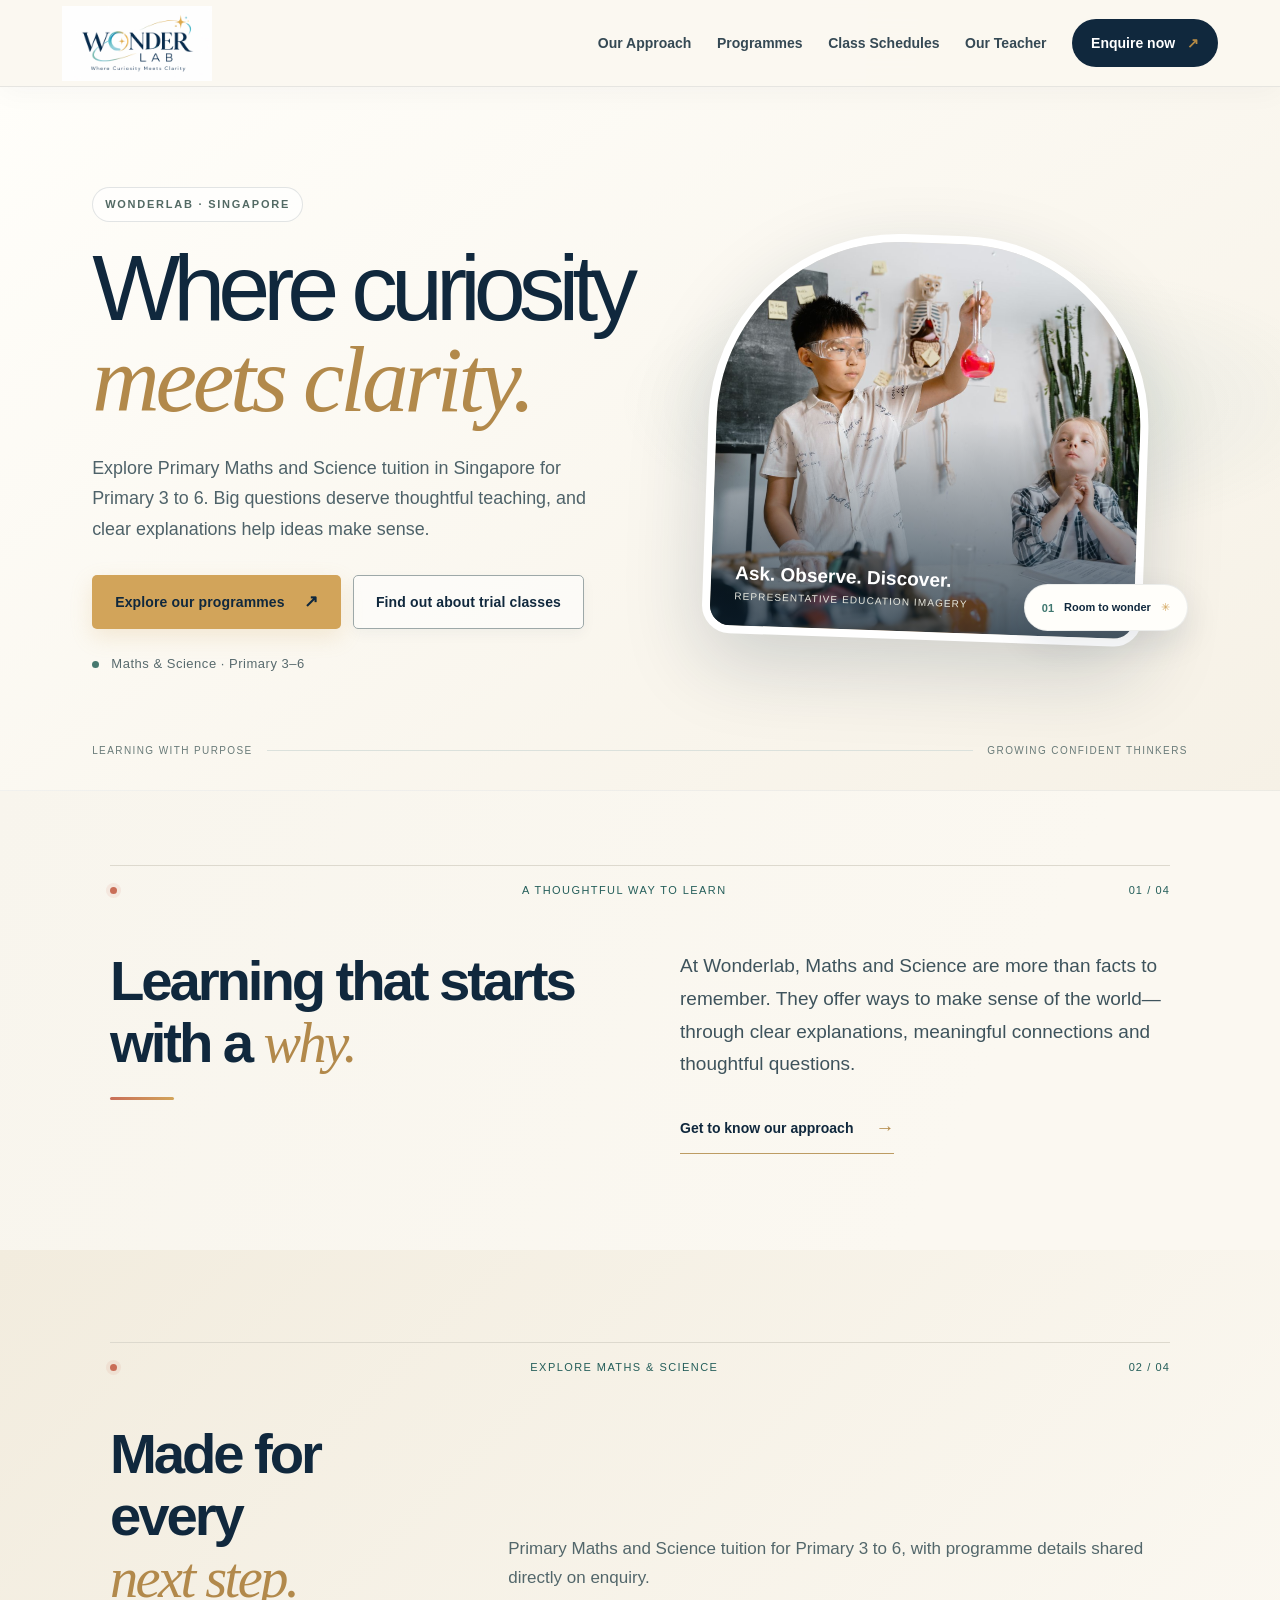
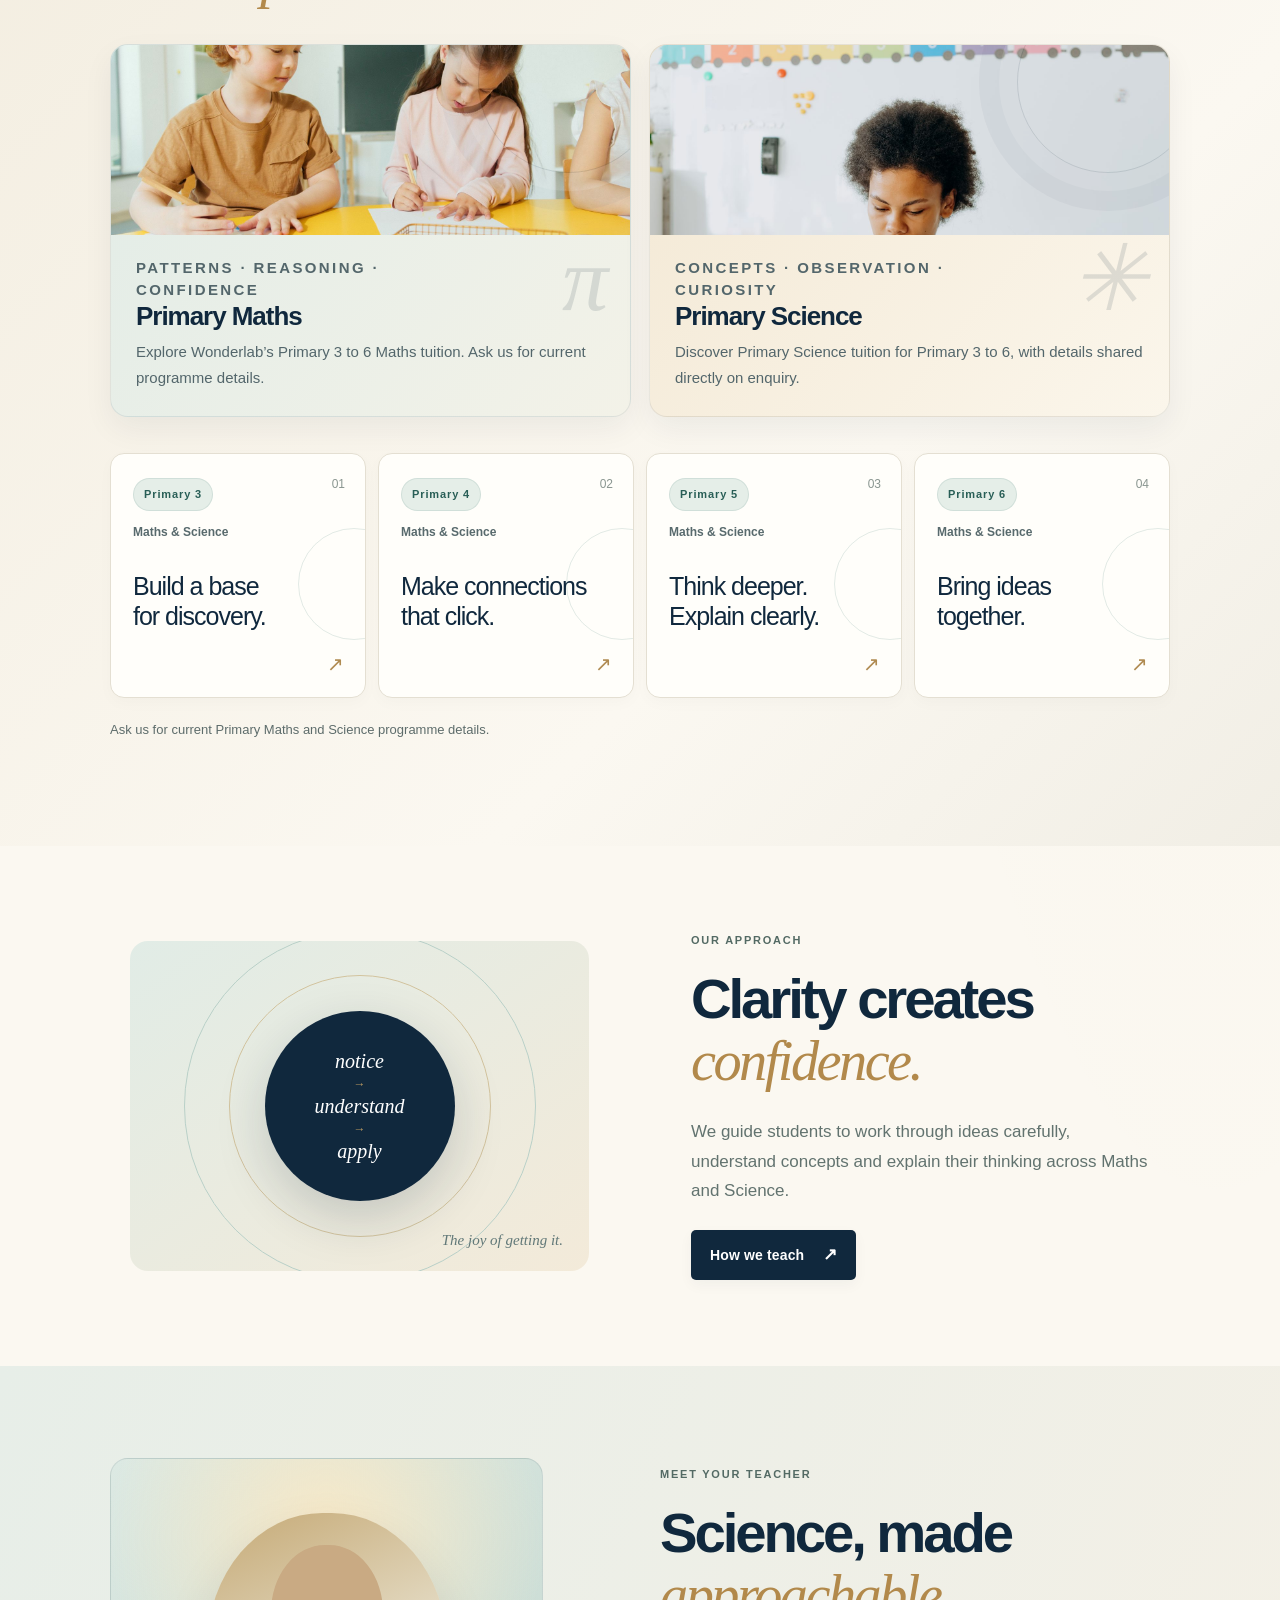
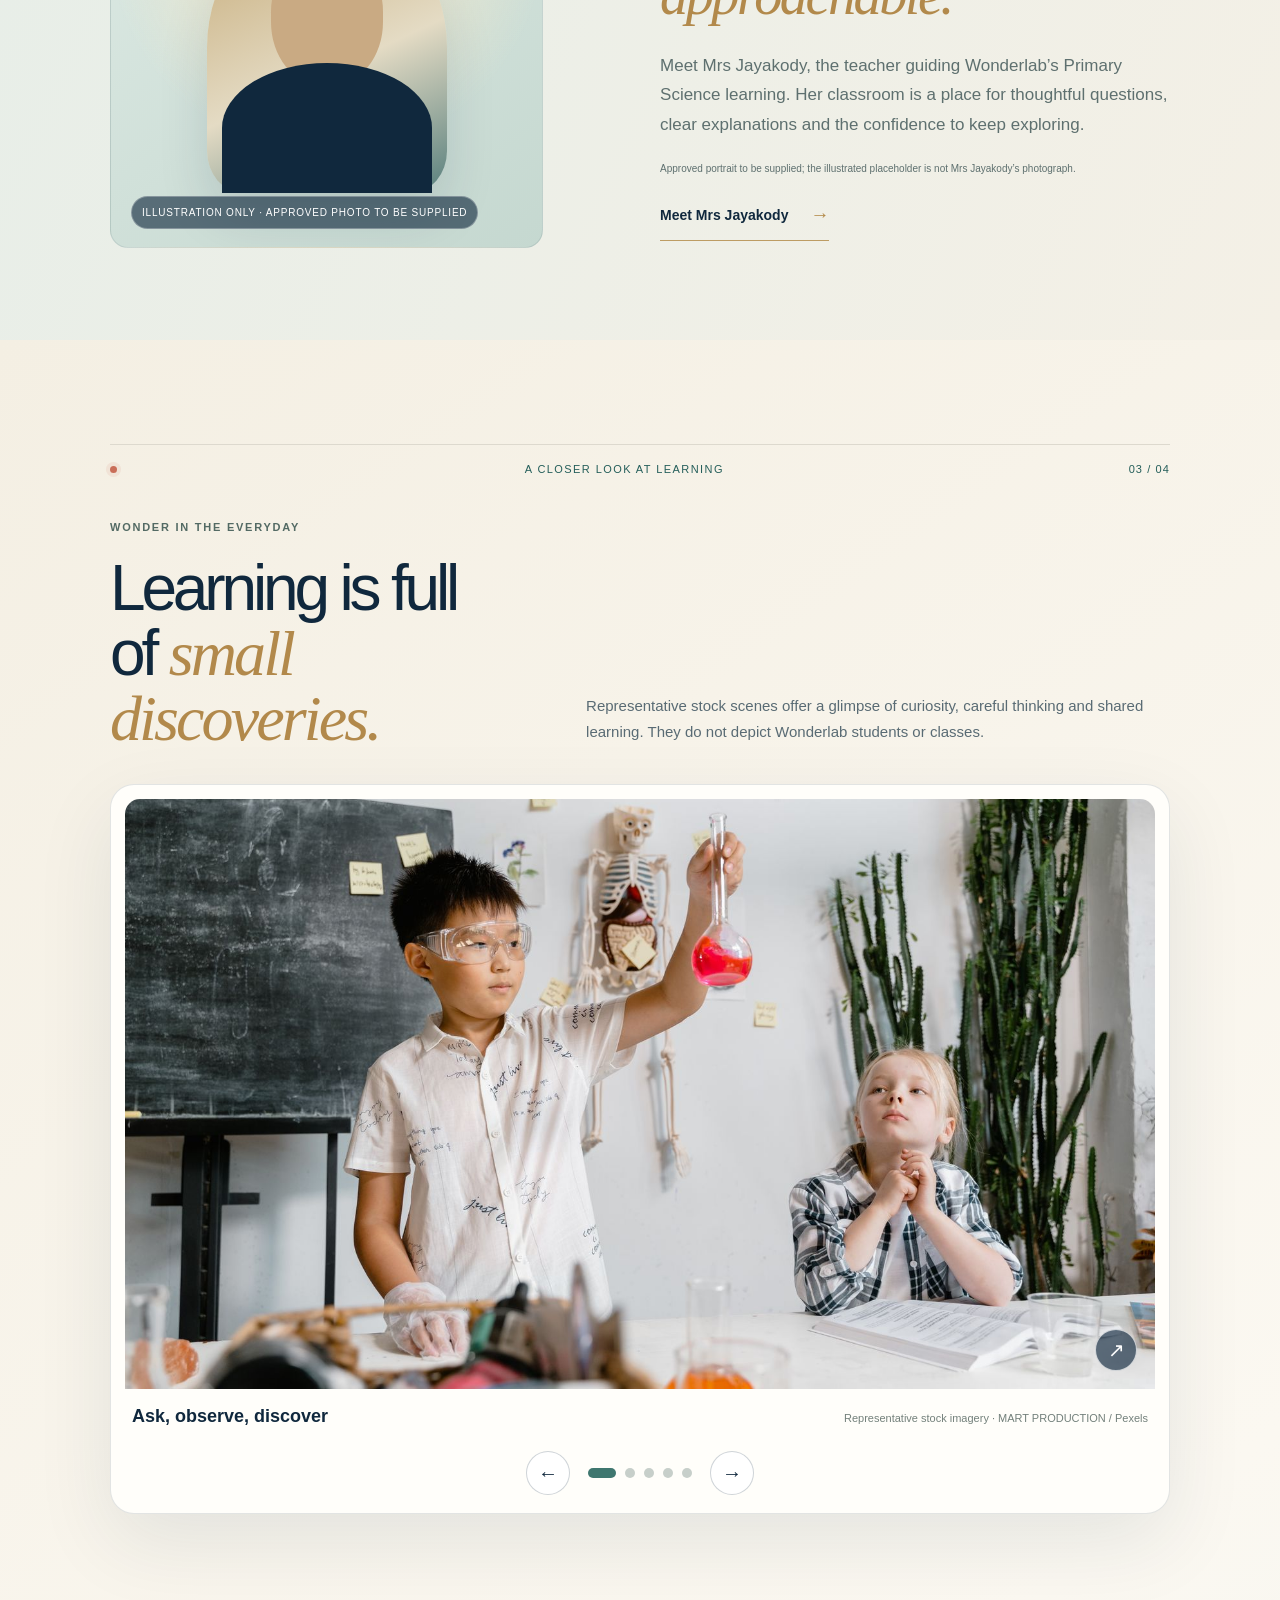
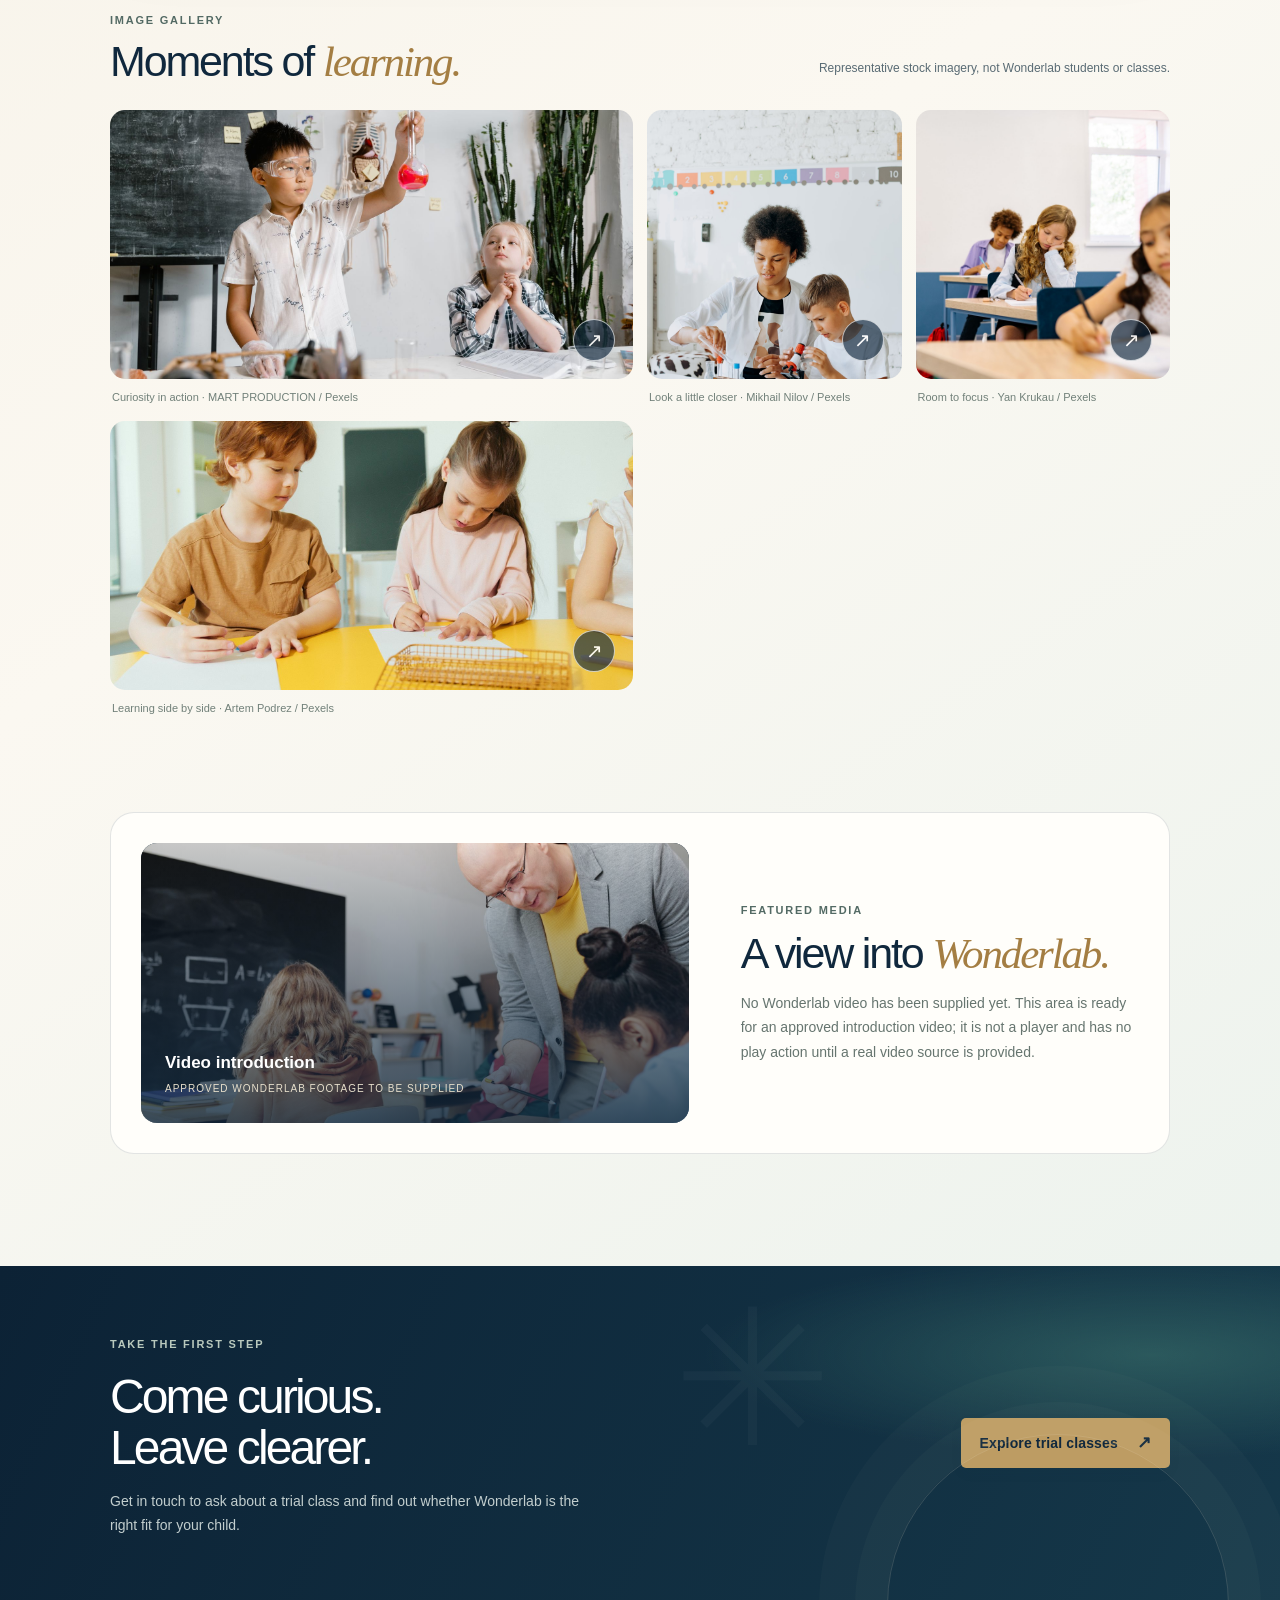
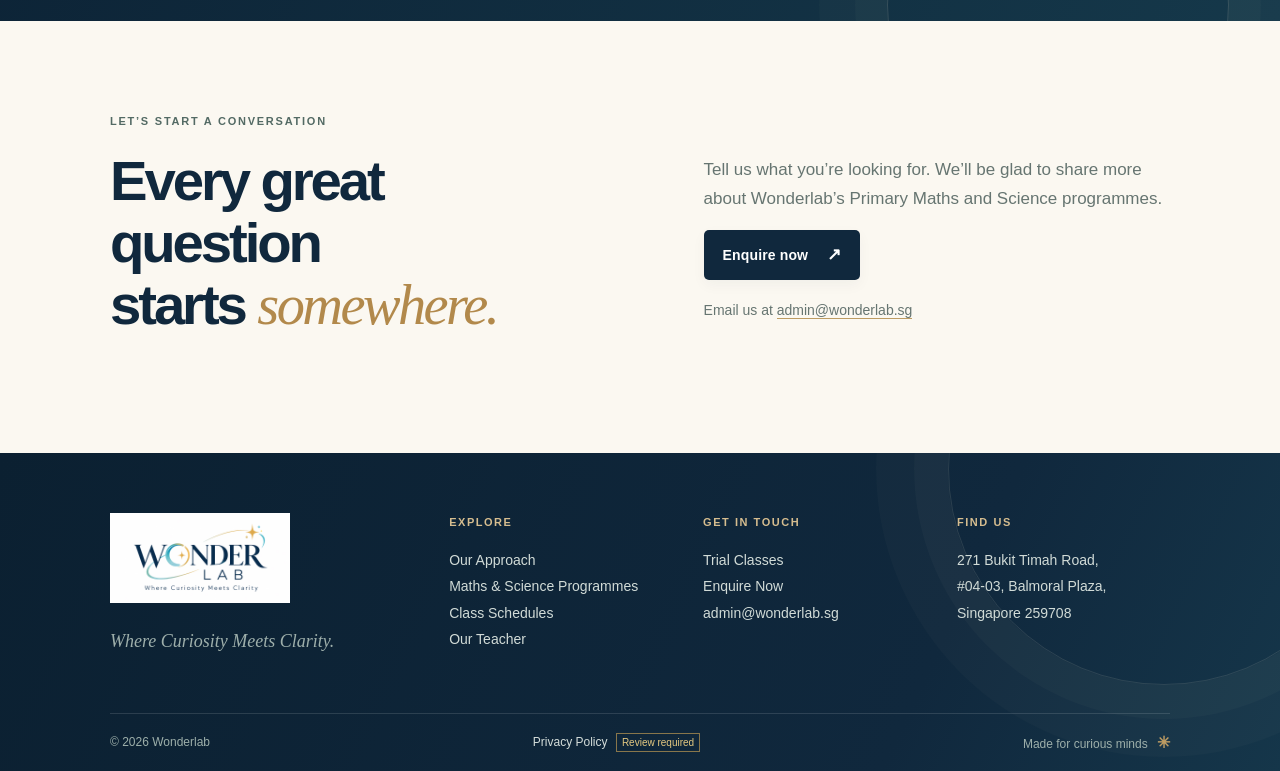
==== index.html @ d89a5863 "Upload Wonderlab website" ====
<!doctype html>
<html lang="en-SG">
<head>
  <meta charset="utf-8"><meta http-equiv="Content-Security-Policy" content="default-src 'self'; base-uri 'self'; object-src 'none'; script-src 'self'; style-src 'self' 'unsafe-inline' https://fonts.googleapis.com; font-src 'self' https://fonts.gstatic.com; img-src 'self' data:; connect-src 'self' https://api.web3forms.com; form-action 'self' https://api.web3forms.com"><meta name="referrer" content="strict-origin-when-cross-origin">
  <meta name="viewport" content="width=device-width, initial-scale=1">
  <meta name="theme-color" content="#10283d">
  <meta name="description" content="Explore Primary Maths and Science tuition in Singapore at Wonderlab for Primary 3 to 6. Discover our programmes, teaching approach, class schedule information and enquiry options.">
  <meta property="og:site_name" content="Wonderlab"><meta property="og:title" content="Primary Maths &amp; Science Tuition Singapore | Wonderlab"><meta property="og:description" content="Explore Primary Maths and Science tuition in Singapore at Wonderlab for Primary 3 to 6. Discover our programmes, teaching approach, class schedule information and enquiry options."><meta property="og:type" content="website"><meta property="og:locale" content="en_SG"><title>Primary Maths &amp; Science Tuition Singapore | Wonderlab</title>
<link rel="icon" href="assets/wonderlab-logo.jpeg" type="image/jpeg"><link rel="preconnect" href="https://fonts.googleapis.com">
  <link rel="preconnect" href="https://fonts.gstatic.com" crossorigin>
  <link href="https://fonts.googleapis.com/css2?family=DM+Sans:wght@400;500;600;700&family=Manrope:wght@400;500;600;700;800&display=swap" rel="stylesheet">
  <link rel="stylesheet" href="assets/site.css"><link rel="stylesheet" href="assets/responsive.css"><link rel="stylesheet" href="assets/site-polish.css"><link rel="stylesheet" href="assets/premium.css"><link rel="stylesheet" href="assets/media.css">
  <script defer src="assets/content.js"></script>
  <script defer src="assets/site.js"></script>
<script type="application/ld+json">{"@context":"https://schema.org","@type":"EducationalOrganization","name":"Wonderlab","description":"Primary Maths and Science tuition programmes for Primary 3 to 6 students in Singapore.","email":"admin@wonderlab.sg","areaServed":{"@type":"Country","name":"Singapore"},"address":{"@type":"PostalAddress","streetAddress":"271 Bukit Timah Road, #04-03, Balmoral Plaza","addressLocality":"Singapore","postalCode":"259708","addressCountry":"SG"}}</script></head>
<body data-page="home">
  <a class="skip-link" href="#main">Skip to content</a>
  <header id="site-header"></header>
  <main id="main">
    <section class="hero home-hero">
      <div class="hero-copy">
        <p class="eyebrow">Wonderlab · Singapore</p>
        <h1>Where curiosity<br><em>meets clarity.</em></h1>
        <p class="lead">Explore Primary Maths and Science tuition in Singapore for Primary 3 to 6. Big questions deserve thoughtful teaching, and clear explanations help ideas make sense.</p>
        <div class="button-row"><a class="button button-gold" href="programmes.html">Explore our programmes <span aria-hidden="true">↗</span></a><a class="button button-outline" href="trial-classes.html">Find out about trial classes</a></div>
        <p class="hero-note"><span class="note-dot"></span> Maths & Science · Primary 3–6</p>
      </div>
      <div class="hero-art hero-photo-wrap">
        <figure class="hero-photo-frame">
          <img src="assets/photos/pexels-science-class.jpg" alt="Two children explore a science experiment together. Representative stock imagery, not a Wonderlab class." width="1600" height="1067" fetchpriority="high" decoding="async">
          <figcaption><span>Ask. Observe. Discover.</span><small>Representative education imagery</small></figcaption>
        </figure>
        <div class="hero-photo-note" aria-hidden="true"><span>01</span><b>Room to wonder</b><i>✳</i></div>
        <span class="hero-photo-orbit" aria-hidden="true"></span>
      </div>
      <div class="hero-bottom"><span>Learning with purpose</span><span class="hero-line"></span><span>Growing confident thinkers</span></div>
    </section>
    <section class="section intro-section">
      <div class="section-label">A thoughtful way to learn <span>01 / 04</span></div>
      <div class="intro-grid"><h2>Learning that starts<br>with a <em>why.</em></h2><div><p class="body-large">At Wonderlab, Maths and Science are more than facts to remember. They offer ways to make sense of the world—through clear explanations, meaningful connections and thoughtful questions.</p><a class="text-link" href="our-approach.html">Get to know our approach <span>→</span></a></div></div>
    </section>
    <section class="section cream-section">
      <div class="section-label">Explore Maths & Science <span>02 / 04</span></div>
      <div class="section-heading"><h2>Made for every<br><em>next step.</em></h2><p>Primary Maths and Science tuition for Primary 3 to 6, with programme details shared directly on enquiry.</p></div>
      <div class="subject-spotlights"><article class="subject-spotlight maths"><img class="subject-spotlight-image" src="assets/photos/pexels-collaborative-learning.jpg" alt="Children work together at a classroom table. Representative stock image." width="1600" height="900" loading="lazy" decoding="async"><p class="eyebrow">Patterns · reasoning · confidence</p><h3>Primary Maths</h3><p>Explore Wonderlab’s Primary 3 to 6 Maths tuition. Ask us for current programme details.</p><span class="subject-symbol" aria-hidden="true">π</span></article><article class="subject-spotlight science"><img class="subject-spotlight-image" src="assets/photos/pexels-microscope-learning.jpg" alt="A teacher guides a child through a hands-on science activity. Representative stock image." width="1600" height="2400" loading="lazy" decoding="async"><p class="eyebrow">Concepts · observation · curiosity</p><h3>Primary Science</h3><p>Discover Primary Science tuition for Primary 3 to 6, with details shared directly on enquiry.</p><span class="subject-symbol" aria-hidden="true">✳</span></article></div>
      <div class="grade-grid">
        <a class="grade-card" href="programmes.html#primary-3"><span class="grade-index">01</span><span class="grade-pill">Primary 3</span><span class="grade-subjects">Maths &amp; Science</span><h3>Build a base<br>for discovery.</h3><span class="card-arrow">↗</span></a>
        <a class="grade-card" href="programmes.html#primary-4"><span class="grade-index">02</span><span class="grade-pill">Primary 4</span><span class="grade-subjects">Maths &amp; Science</span><h3>Make connections<br>that click.</h3><span class="card-arrow">↗</span></a>
        <a class="grade-card" href="programmes.html#primary-5"><span class="grade-index">03</span><span class="grade-pill">Primary 5</span><span class="grade-subjects">Maths &amp; Science</span><h3>Think deeper.<br>Explain clearly.</h3><span class="card-arrow">↗</span></a>
        <a class="grade-card" href="programmes.html#primary-6"><span class="grade-index">04</span><span class="grade-pill">Primary 6</span><span class="grade-subjects">Maths &amp; Science</span><h3>Bring ideas<br>together.</h3><span class="card-arrow">↗</span></a>
      </div>
      <p class="placeholder-note">Ask us for current Primary Maths and Science programme details.</p>
    </section>
    <section class="section approach-teaser"><div class="teaser-art"><div class="teaser-circle"><span>notice</span><b>→</b><span>understand</span><b>→</b><span>apply</span></div><span class="teaser-caption">The joy of getting it.</span></div><div class="teaser-copy"><p class="eyebrow">Our approach</p><h2>Clarity creates<br><em>confidence.</em></h2><p>We guide students to work through ideas carefully, understand concepts and explain their thinking across Maths and Science.</p><a class="button button-dark" href="our-approach.html">How we teach <span>↗</span></a></div></section>
    <section class="section teacher-section"><div class="teacher-photo" role="img" aria-label="Illustrated placeholder, not a photograph of Mrs Jayakody"><div class="photo-shape" aria-hidden="true"></div><span class="photo-label">Illustration only · approved photo to be supplied</span></div><div class="teacher-copy"><p class="eyebrow">Meet your teacher</p><h2>Science, made<br><em>approachable.</em></h2><p>Meet Mrs Jayakody, the teacher guiding Wonderlab’s Primary Science learning. Her classroom is a place for thoughtful questions, clear explanations and the confidence to keep exploring.</p><p class="placeholder-note">Approved portrait to be supplied; the illustrated placeholder is not Mrs Jayakody’s photograph.</p><a class="text-link" href="our-teacher.html">Meet Mrs Jayakody <span>→</span></a></div></section>
    <section class="section media-showcase" aria-labelledby="media-heading">
      <div class="section-label">A closer look at learning <span>03 / 04</span></div>
      <div class="media-heading-row"><div><p class="eyebrow">Wonder in the everyday</p><h2 id="media-heading">Learning is full<br>of <em>small discoveries.</em></h2></div><p>Representative stock scenes offer a glimpse of curiosity, careful thinking and shared learning. They do not depict Wonderlab students or classes.</p></div>
      <div class="media-carousel" role="region" aria-roledescription="carousel" aria-label="Representative education photography" tabindex="0" data-carousel>
        <div class="carousel-viewport"><div class="carousel-track">
          <figure class="carousel-slide"><button class="media-open carousel-image-button" type="button" data-src="assets/photos/pexels-science-class.jpg" data-alt="Two children explore a science experiment together." data-caption="A close look at a classroom science experiment. Representative stock imagery, not a Wonderlab class."><img src="assets/photos/pexels-science-class.jpg" alt="Two children explore a science experiment together." width="1600" height="1067" loading="lazy" decoding="async"><span class="image-expand" aria-hidden="true">↗</span></button><figcaption><strong>Ask, observe, discover</strong><span>Representative stock imagery · MART PRODUCTION / Pexels</span></figcaption></figure>
          <figure class="carousel-slide"><button class="media-open carousel-image-button" type="button" data-src="assets/photos/pexels-microscope-learning.jpg" data-alt="A teacher guides a child using a microscope." data-caption="A guided look through a microscope. Representative stock imagery, not a Wonderlab class."><img src="assets/photos/pexels-microscope-learning.jpg" alt="A teacher guides a child using a microscope." width="1600" height="2400" loading="lazy" decoding="async"><span class="image-expand" aria-hidden="true">↗</span></button><figcaption><strong>Look a little closer</strong><span>Representative stock imagery · Mikhail Nilov / Pexels</span></figcaption></figure>
          <figure class="carousel-slide"><button class="media-open carousel-image-button" type="button" data-src="assets/photos/pexels-classroom-learning.jpg" data-alt="Children concentrate on written work in a classroom." data-caption="Quiet concentration at a classroom desk. Representative stock imagery, not a Wonderlab class."><img src="assets/photos/pexels-classroom-learning.jpg" alt="Children concentrate on written work in a classroom." width="1600" height="1280" loading="lazy" decoding="async"><span class="image-expand" aria-hidden="true">↗</span></button><figcaption><strong>Make space to think</strong><span>Representative stock imagery · Yan Krukau / Pexels</span></figcaption></figure>
          <figure class="carousel-slide"><button class="media-open carousel-image-button" type="button" data-src="assets/photos/pexels-collaborative-learning.jpg" data-alt="Two children work together on a learning activity." data-caption="Working through a question together. Representative stock imagery, not a Wonderlab class."><img src="assets/photos/pexels-collaborative-learning.jpg" alt="Two children work together on a learning activity." width="1600" height="900" loading="lazy" decoding="async"><span class="image-expand" aria-hidden="true">↗</span></button><figcaption><strong>Think it through together</strong><span>Representative stock imagery · Artem Podrez / Pexels</span></figcaption></figure>
          <figure class="carousel-slide"><button class="media-open carousel-image-button" type="button" data-src="assets/photos/pexels-teacher-guiding.jpg" data-alt="A teacher guides students as they work through a classroom problem." data-caption="A teacher works through a classroom question with students. Representative stock imagery, not a Wonderlab class."><img src="assets/photos/pexels-teacher-guiding.jpg" alt="A teacher guides students as they work through a classroom problem." width="1600" height="1067" loading="lazy" decoding="async"><span class="image-expand" aria-hidden="true">↗</span></button><figcaption><strong>Guidance along the way</strong><span>Representative stock imagery · Max Fischer / Pexels</span></figcaption></figure>
        </div></div>
        <div class="carousel-controls"><button class="carousel-arrow" type="button" data-carousel-prev aria-label="Previous image">←</button><div class="carousel-dots" aria-label="Choose an image"></div><button class="carousel-arrow" type="button" data-carousel-next aria-label="Next image">→</button><span class="carousel-status" aria-live="polite" aria-atomic="true"></span></div>
      </div>
      <div class="media-gallery-block"><div class="gallery-heading"><div><p class="eyebrow">Image gallery</p><h3>Moments of <em>learning.</em></h3></div><p>Representative stock imagery, not Wonderlab students or classes.</p></div>
        <div class="media-gallery" aria-label="Representative education image gallery">
          <figure class="gallery-item gallery-item-wide"><button class="media-open" type="button" data-src="assets/photos/pexels-science-class.jpg" data-alt="Two children explore a science experiment together." data-caption="Exploring a classroom experiment. Representative stock imagery, not a Wonderlab class."><img src="assets/photos/pexels-science-class.jpg" alt="Two children explore a science experiment together." width="1600" height="1067" loading="lazy" decoding="async"><span class="image-expand" aria-hidden="true">↗</span></button><figcaption>Curiosity in action · MART PRODUCTION / Pexels</figcaption></figure>
          <figure class="gallery-item"><button class="media-open" type="button" data-src="assets/photos/pexels-microscope-learning.jpg" data-alt="A teacher guides a child using a microscope." data-caption="A closer look at a science activity. Representative stock imagery, not a Wonderlab class."><img src="assets/photos/pexels-microscope-learning.jpg" alt="A teacher guides a child using a microscope." width="1600" height="2400" loading="lazy" decoding="async"><span class="image-expand" aria-hidden="true">↗</span></button><figcaption>Look a little closer · Mikhail Nilov / Pexels</figcaption></figure>
          <figure class="gallery-item"><button class="media-open" type="button" data-src="assets/photos/pexels-classroom-learning.jpg" data-alt="Children concentrate on written work in a classroom." data-caption="Focused classroom learning. Representative stock imagery, not a Wonderlab class."><img src="assets/photos/pexels-classroom-learning.jpg" alt="Children concentrate on written work in a classroom." width="1600" height="1280" loading="lazy" decoding="async"><span class="image-expand" aria-hidden="true">↗</span></button><figcaption>Room to focus · Yan Krukau / Pexels</figcaption></figure>
          <figure class="gallery-item gallery-item-wide"><button class="media-open" type="button" data-src="assets/photos/pexels-collaborative-learning.jpg" data-alt="Two children work together on a learning activity." data-caption="Working through an activity together. Representative stock imagery, not a Wonderlab class."><img src="assets/photos/pexels-collaborative-learning.jpg" alt="Two children work together on a learning activity." width="1600" height="900" loading="lazy" decoding="async"><span class="image-expand" aria-hidden="true">↗</span></button><figcaption>Learning side by side · Artem Podrez / Pexels</figcaption></figure>
        </div>
      </div>
      <div class="video-feature"><div class="video-placeholder" role="img" aria-label="Video placeholder. No approved Wonderlab video has been supplied."><img src="assets/photos/pexels-teacher-guiding.jpg" alt="" width="1600" height="1067" loading="lazy" decoding="async"><span class="video-placeholder-label">Video introduction<br><small>Approved Wonderlab footage to be supplied</small></span></div><div><p class="eyebrow">Featured media</p><h3>A view into <em>Wonderlab.</em></h3><p>No Wonderlab video has been supplied yet. This area is ready for an approved introduction video; it is not a player and has no play action until a real video source is provided.</p></div></div>
    </section>
    <section class="trial-band"><div><p class="eyebrow">Take the first step</p><h2>Come curious.<br>Leave clearer.</h2><p>Get in touch to ask about a trial class and find out whether Wonderlab is the right fit for your child.</p></div><a class="button button-gold" href="trial-classes.html">Explore trial classes <span>↗</span></a><span class="band-star" aria-hidden="true">✳</span></section>
    <section class="section enquiry-section"><div><p class="eyebrow">Let’s start a conversation</p><h2>Every great question<br>starts <em>somewhere.</em></h2></div><div><p>Tell us what you’re looking for. We’ll be glad to share more about Wonderlab’s Primary Maths and Science programmes.</p><a class="button button-dark" href="contact.html">Enquire now <span>↗</span></a><p class="small-note">Email us at <a href="mailto:admin@wonderlab.sg">admin@wonderlab.sg</a></p></div></section>
  </main>
  <footer id="site-footer"></footer>
  <dialog class="media-lightbox" id="media-lightbox" aria-labelledby="lightbox-title"><div class="lightbox-shell"><button class="lightbox-close" type="button" aria-label="Close image preview">×</button><img class="lightbox-image" src="assets/photos/pexels-science-class.jpg" alt=""><div class="lightbox-caption"><h2 id="lightbox-title">Image preview</h2><p></p></div></div></dialog>
  <script defer src="assets/media.js"></script>
</body>
</html>
---- assets/site.css ----
:root{--navy:#10283d;--navy2:#17364c;--gold:#d4ad67;--gold-light:#ead8ae;--teal:#4a8f87;--cream:#f7f4ec;--paper:#fffefa;--ink:#182c3a;--muted:#61717a;--line:#d9ddd7;--serif:Georgia,'Times New Roman',serif;--sans:'DM Sans',Arial,sans-serif;--display:Manrope,'DM Sans',sans-serif;--max:1240px}*{box-sizing:border-box}html{scroll-behavior:smooth;scroll-padding-top:96px}body{margin:0;background:var(--paper);color:var(--ink);font:16px/1.65 var(--sans);-webkit-font-smoothing:antialiased}a{color:inherit;text-decoration:none}button,input,select,textarea{font:inherit}button,a{-webkit-tap-highlight-color:transparent}a:focus-visible,button:focus-visible,input:focus-visible,select:focus-visible,textarea:focus-visible{outline:3px solid var(--teal);outline-offset:4px}.skip-link{position:absolute;left:1rem;top:-5rem;z-index:20;background:var(--gold-light);padding:.8rem 1rem}.skip-link:focus{top:1rem}.sr-only{position:absolute;width:1px;height:1px;padding:0;margin:-1px;overflow:hidden;clip:rect(0,0,0,0);white-space:nowrap;border:0}#site-header{position:sticky;top:0;z-index:10;background:rgba(255,254,250,.94);backdrop-filter:blur(16px);border-bottom:1px solid rgba(16,40,61,.08)}.nav-wrap{max-width:var(--max);margin:auto;padding:0 42px;height:82px;display:flex;align-items:center;justify-content:space-between}.brand{display:inline-flex;align-items:center;gap:11px;color:var(--navy)}.brand-mark{width:38px;height:38px;border:1px solid var(--gold);border-radius:50%;display:grid;place-items:center;color:var(--gold);font:700 20px var(--serif)}.brand-name{font:800 18px/1 var(--display);letter-spacing:-.06em}.brand-name span{display:block;font:600 8px/1.6 var(--sans);letter-spacing:.24em;color:var(--teal)}#primary-nav{display:flex;align-items:center;gap:26px}#primary-nav>a{font-size:12px;font-weight:600;color:#354954;transition:color .2s}#primary-nav>a:hover,#primary-nav>a[aria-current=page]{color:#957035}.nav-contact{border:1px solid var(--navy);padding:10px 16px;border-radius:2px}.nav-contact span{color:#b58a45;margin-left:8px}.menu-toggle{display:none;background:none;border:0}.hero{position:relative;max-width:var(--max);margin:auto;min-height:660px;padding:100px 7.2% 102px;display:grid;grid-template-columns:1.05fr .95fr;align-items:center;overflow:hidden;background:var(--paper)}.hero-copy{position:relative;z-index:1}.eyebrow{margin:0 0 20px;color:#71827e;text-transform:uppercase;font-size:10px;font-weight:700;letter-spacing:.2em}.hero h1,.page-hero h1{font:500 clamp(54px,6.8vw,88px)/.99 var(--display);letter-spacing:-.075em;color:var(--navy);margin:0 0 27px}.hero h1 em,.page-hero h1 em,h2 em{font-family:var(--serif);font-weight:400;color:#b2894b;letter-spacing:-.045em}.lead{max-width:500px;color:#596b74;font-size:17px;line-height:1.75}.button-row{display:flex;flex-wrap:wrap;gap:12px;margin:30px 0 24px}.button{min-height:48px;padding:13px 18px;display:inline-flex;align-items:center;justify-content:center;gap:19px;border:1px solid transparent;border-radius:2px;font-size:12px;font-weight:700;letter-spacing:.01em;transition:transform .22s,background .22s,color .22s,border-color .22s}.button:hover{transform:translateY(-3px)}.button span{font-size:17px;line-height:.7}.button-gold{background:var(--gold);color:var(--navy)}.button-gold:hover{background:#e1c486}.button-outline{border-color:#9da8a8;color:var(--navy)}.button-outline:hover{border-color:var(--navy);background:#f6f3ea}.button-dark{background:var(--navy);color:white}.button-dark:hover{background:var(--teal)}.button-outline-light{border-color:#9bb5b2;color:white}.button-outline-light:hover{background:#ffffff14}.hero-note{font-size:11px;color:var(--muted);letter-spacing:.04em}.note-dot{display:inline-block;width:7px;height:7px;border-radius:50%;background:var(--teal);margin-right:8px}.hero-art{height:430px;position:relative;display:grid;place-items:center}.art-orbit{position:absolute;border:1px solid #d7dfd8;border-radius:50%;animation:orbit 35s linear infinite}.orbit-one{width:390px;height:390px}.orbit-two{width:300px;height:300px;border-color:#e2d5b9;animation-duration:26s;animation-direction:reverse}.orbit-three{width:220px;height:220px;border-style:dashed;animation-duration:45s}.art-sun{width:142px;height:142px;background:#f3e5c7;border-radius:48% 52% 47% 53%;display:grid;place-items:center;color:#9f7c3f;font:italic 65px var(--serif);box-shadow:0 20px 60px #10283d12;animation:bob 5s ease-in-out infinite}.art-card{position:absolute;background:white;width:112px;height:116px;border:1px solid #e8e7df;box-shadow:0 15px 40px #10283d12;display:flex;align-items:center;justify-content:center;flex-direction:column;gap:7px}.art-card svg{width:49px;height:49px;fill:none;stroke:var(--teal);stroke-width:2;stroke-linecap:round;stroke-linejoin:round}.art-card span{font-size:9px;letter-spacing:.14em;text-transform:uppercase;color:#74827e}.card-leaf{top:32px;left:11% ;transform:rotate(-7deg)}.card-drop{right:0;top:145px;transform:rotate(5deg)}.card-drop svg{stroke:#b38a49}.card-atom{bottom:12px;left:18%;transform:rotate(4deg)}.spark{position:absolute;color:var(--gold);font-size:25px}.spark-a{top:45px;right:18%}.spark-b{bottom:80px;right:8%;color:var(--teal)}.art-caption{position:absolute;right:4%;bottom:20px;color:#697b7d;font:italic 18px/1.2 var(--serif);transform:rotate(-7deg)}.hero-bottom{position:absolute;bottom:31px;left:7.2%;right:7.2%;display:flex;gap:14px;align-items:center;text-transform:uppercase;letter-spacing:.15em;font-size:9px;color:#81908c}.hero-line{height:1px;background:#dbe1dc;flex:1}.section{padding:95px max(7.2%,calc((100% - 1060px)/2));}.section-label{display:flex;justify-content:space-between;border-top:1px solid var(--line);padding-top:15px;color:#74827e;text-transform:uppercase;letter-spacing:.15em;font-size:9px}.section-label span{letter-spacing:.1em}.intro-section{padding-top:77px;padding-bottom:112px}.intro-grid{display:grid;grid-template-columns:1fr 1fr;gap:80px;margin-top:50px;align-items:start}.section h2,.center-cta h2,.outcomes-title h2,.contact-info h2,.teacher-copy h2,.teacher-bio h2,.trial-intro h2{font:600 clamp(40px,5vw,64px)/1.08 var(--display);letter-spacing:-.065em;color:var(--navy);margin:0 0 24px}.body-large{font-size:19px;line-height:1.7;color:#3e535c;margin-top:0}.text-link{display:inline-flex;gap:22px;align-items:center;margin-top:12px;font-size:12px;font-weight:700;color:var(--navy);border-bottom:1px solid var(--gold);padding-bottom:8px}.text-link span{color:#b38a49;font-size:19px;transition:transform .2s}.text-link:hover span{transform:translateX(4px)}.cream-section{background:var(--cream)}.section-heading{display:flex;justify-content:space-between;align-items:end;gap:80px;margin:46px 0 34px}.section-heading h2{margin:0}.section-heading>p{max-width:330px;color:#63716f}.grade-grid{display:grid;grid-template-columns:repeat(4,1fr);gap:12px}.grade-card{position:relative;min-height:245px;padding:24px 22px;background:var(--paper);border:1px solid #ebe8de;transition:transform .25s,border .25s,box-shadow .25s}.grade-card:hover{transform:translateY(-5px);border-color:var(--gold);box-shadow:0 18px 35px #172c3510}.grade-index{position:absolute;top:20px;right:20px;color:#b5bcb6;font-size:10px}.grade-pill{display:inline-block;padding:6px 10px;border-radius:20px;background:#e6eeea;color:#286e69;font-size:9px;font-weight:700;letter-spacing:.08em}.grade-card h3{margin:28px 0 0;font:500 23px/1.22 var(--display);letter-spacing:-.04em;color:var(--navy)}.card-arrow{position:absolute;right:21px;bottom:16px;color:#b08b51;font-size:20px}.placeholder-note{font-size:11px;color:#77827e;margin-top:22px}.approach-teaser{display:grid;grid-template-columns:1fr 1fr;gap:10%;align-items:center;min-height:520px}.teaser-art{min-height:330px;background:#e9f0eb;position:relative;display:grid;place-items:center;overflow:hidden}.teaser-art:before,.teaser-art:after{content:'';position:absolute;border:1px solid #b9d0c8;border-radius:50%;width:350px;height:350px}.teaser-art:after{width:260px;height:260px;border-color:#d2c39e}.teaser-circle{position:relative;z-index:1;width:190px;height:190px;border-radius:50%;background:var(--navy);display:flex;flex-direction:column;align-items:center;justify-content:center;color:white;gap:3px;font:italic 20px/1.25 var(--serif)}.teaser-circle b{font:12px var(--sans);color:var(--gold)}.teaser-caption{position:absolute;bottom:22px;right:26px;font:italic 15px var(--serif);color:#617878}.teaser-copy h2{font-size:58px}.teaser-copy>p:not(.eyebrow){max-width:400px;color:#62736f;margin:0 0 25px}.teacher-section{background:#f1eee6;display:grid;grid-template-columns:.85fr 1fr;gap:11%;align-items:center}.teacher-photo{position:relative;min-height:390px;background:#d5e4dc;display:grid;place-items:center;overflow:hidden}.photo-shape{width:240px;height:280px;background:linear-gradient(155deg,#c5a975,#e4dbc4 55%,#577f7d);border-radius:48% 48% 15% 15%;display:grid;place-items:center;position:relative}.photo-shape:before{content:'';width:112px;height:140px;border-radius:48% 48% 45% 45%;background:#c9aa83;position:absolute;top:32px}.photo-shape:after{content:'';position:absolute;bottom:0;width:210px;height:130px;border-radius:60% 60% 0 0;background:var(--navy)}.photo-shape span{position:relative;z-index:1;font:italic 80px var(--serif);color:#fff7;mix-blend-mode:soft-light}.photo-label{position:absolute;bottom:15px;left:17px;color:white;font-size:9px;text-transform:uppercase;letter-spacing:.1em;z-index:1}.teacher-copy h2{font-size:54px}.teacher-copy>p:not(.eyebrow){color:#5e706f;max-width:460px}.teacher-copy .placeholder-note{font-size:10px}.trial-band{position:relative;overflow:hidden;background:var(--navy);color:white;padding:70px max(7.2%,calc((100% - 1060px)/2));display:flex;align-items:center;justify-content:space-between;gap:30px}.trial-band h2{font:500 48px/1.06 var(--display);letter-spacing:-.06em;margin:0 0 15px}.trial-band .eyebrow{color:#b9c9bd}.trial-band p:not(.eyebrow){color:#c2cece;max-width:470px;font-size:14px}.band-star{position:absolute;font-size:190px;right:35%;top:-50px;color:#ffffff08}.enquiry-section{display:grid;grid-template-columns:1fr 1fr;gap:12%;align-items:center}.enquiry-section>div:nth-child(2)>p{color:#667571;max-width:400px}.small-note{font-size:12px;margin-top:18px}.small-note a{border-bottom:1px solid var(--gold)}.page-hero{position:relative;background:var(--navy);color:white;min-height:405px;padding:95px max(7.2%,calc((100% - 1060px)/2)) 76px;overflow:hidden}.page-hero:after{content:'✳';position:absolute;right:12%;top:25px;color:#ffffff0c;font-size:300px;line-height:1}.page-hero .eyebrow{color:#c1c9b9}.page-hero h1{color:#fff;font-size:clamp(56px,7vw,84px);position:relative;z-index:1}.page-hero h1 em{color:var(--gold-light)}.page-hero .lead{color:#c8d2d0;max-width:520px}.page-hero-mark{position:absolute;bottom:24px;right:max(7.2%,calc((100% - 1060px)/2));font-size:9px;text-transform:uppercase;letter-spacing:.18em;color:#b6c3bf}.page-hero-mark span{color:var(--gold);margin:0 10px}.story-grid{display:grid;grid-template-columns:.8fr 1.2fr;gap:10%;margin-top:55px}.story-grid p:not(.body-large){color:#65736e}.steps-grid{display:grid;grid-template-columns:repeat(3,1fr);gap:15px;margin-top:40px}.step-card{background:var(--paper);padding:28px 26px 32px;min-height:230px;border-top:2px solid var(--gold)}.step-card>span{font-size:10px;letter-spacing:.12em;color:#9f8050}.step-card h3{font:600 28px var(--display);color:var(--navy);margin:28px 0 10px}.step-card p{font-size:13px;color:#697874}.outcomes-section{background:#e7eeea;padding:75px max(7.2%,calc((100% - 1060px)/2));display:grid;grid-template-columns:.8fr 1.2fr;gap:8%;align-items:center}.outcomes-title h2{font-size:51px}.outcomes-list p{margin:0;padding:18px 0;border-bottom:1px solid #c9d7d0;color:#334b50;font-size:14px}.outcomes-list span{color:#a3804a;font-size:10px;margin-right:24px}.center-cta{text-align:center;padding:88px 20px}.center-cta .eyebrow{margin-bottom:16px}.center-cta h2{font-size:48px;margin-bottom:27px}.programme-list{padding-bottom:80px}.programme-row{display:grid;grid-template-columns:.45fr 1.05fr 1.4fr 50px;gap:28px;align-items:center;padding:35px 0;border-bottom:1px solid #d9dbd2;scroll-margin-top:96px}.programme-level{color:#73817b;font-size:12px;line-height:1.1;text-transform:uppercase;letter-spacing:.1em}.programme-level strong{display:block;color:#af8951;font:500 62px/.95 var(--display);letter-spacing:-.07em}.programme-row .eyebrow{margin-bottom:7px;font-size:9px}.programme-row h2{font-size:30px;margin:0}.programme-row>p{font-size:12px;color:#65736e;margin:0}.circle-link{width:42px;height:42px;border:1px solid #b9c8bf;border-radius:50%;display:grid;place-items:center;color:#a17c44;transition:background .2s,color .2s}.circle-link:hover{background:var(--navy);color:white}.small-class-band{background:#dce9e2;padding:65px max(7.2%,calc((100% - 1060px)/2));display:grid;grid-template-columns:1fr 1fr;gap:10%;align-items:center}.small-class-band h2{font:600 45px/1.1 var(--display);letter-spacing:-.06em;color:var(--navy);margin:0}.small-class-band>p{color:#546967}.schedule-section{padding-bottom:90px}.schedule-notice{display:grid;grid-template-columns:100px 1fr;gap:36px;max-width:780px;margin:65px auto 45px;align-items:start}.notice-icon{width:82px;height:82px;border-radius:50%;display:grid;place-items:center;background:#e2ebe4;color:#b68d50;font-size:36px}.schedule-notice h2{font-size:46px;margin-bottom:15px}.schedule-notice>div>p:not(.eyebrow){color:#667470;max-width:500px;margin-bottom:25px}.schedule-levels{display:grid;grid-template-columns:repeat(4,1fr);border-top:1px solid #d9dcd3;border-bottom:1px solid #d9dcd3;padding:17px 0;text-align:center;color:#49605d;font-size:12px}.schedule-levels span+span{border-left:1px solid #d9dcd3}.schedule-section>.placeholder-note{text-align:center}.teacher-profile{display:grid;grid-template-columns:.85fr 1.15fr;gap:10%;align-items:center}.large-photo{min-height:480px}.large-photo .photo-shape{width:270px;height:320px}.teacher-bio h2{font-size:52px}.teacher-bio>p:not(.eyebrow){color:#63736f}.teacher-quote{margin:28px 0;padding:21px 26px;border-left:2px solid var(--gold);background:#f4f1e9;font:italic 20px/1.5 var(--serif);color:#526563}.trial-content{display:grid;grid-template-columns:.8fr 1.2fr;gap:12%}.trial-intro h2{font-size:50px}.trial-details .body-large{font-size:18px}.trial-facts{margin:35px 0;border-top:1px solid var(--line)}.trial-facts p{padding:15px 0;border-bottom:1px solid var(--line);font-size:13px;color:#536865;margin:0}.trial-facts span{font-size:10px;color:#a27c43;margin-right:18px}.contact-section{display:grid;grid-template-columns:.8fr 1.2fr;gap:12%}.contact-info h2{font-size:52px}.contact-item{margin-top:27px}.contact-item>span{display:block;text-transform:uppercase;letter-spacing:.15em;color:#89938b;font-size:9px;margin-bottom:5px}.contact-item>a,.contact-item address{font-style:normal;font-size:16px;color:var(--navy)}.contact-item>a{border-bottom:1px solid var(--gold)}.contact-form-wrap{background:var(--cream);padding:38px 40px}.contact-form-wrap .eyebrow{margin-bottom:8px}.contact-form-wrap h3{font:600 25px var(--display);color:var(--navy);margin:0 0 24px}form label{display:block;font-size:11px;font-weight:700;color:#435853;margin:15px 0 6px}form input,form select,form textarea{display:block;width:100%;border:1px solid #cbd2cb;background:#fffefa;padding:12px;color:var(--ink);border-radius:0}form textarea{resize:vertical}form button{margin-top:22px}.form-note{font-size:10px;color:#6e7c76;max-width:370px}.privacy-section{max-width:940px;margin:auto;padding-top:70px;padding-bottom:100px}.review-banner{background:#fff3dc;border:1px solid #e5cf9f;padding:16px 20px;display:flex;gap:15px;align-items:flex-start;margin-bottom:35px}.review-banner>span{width:24px;height:24px;border-radius:50%;background:#ad8244;color:white;display:grid;place-items:center;font-weight:700;flex:none}.review-banner strong{font-size:13px;color:#654f2d}.review-banner p{margin:3px 0 0;font-size:11px;color:#806b46}.privacy-section h2{font-size:30px}.privacy-section h3{font:600 20px var(--display);margin-top:32px}.privacy-section p,.privacy-section li{font-size:14px;color:#5f6f6a}.privacy-section li{padding:4px 0}.privacy-section a:not(.button){border-bottom:1px solid var(--gold)}#site-footer{background:#0b2031;color:#d2dcda;padding:0 max(7.2%,calc((100% - 1060px)/2))}.footer-main{padding:60px 0 43px;display:grid;grid-template-columns:1.4fr 1fr 1fr 1fr;gap:40px}.brand-light{color:white}.brand-light .brand-mark{color:var(--gold)}.brand-light .brand-name span{color:#9ac0b3}.footer-brand>p{font:italic 17px var(--serif);color:#9eafab;margin-top:19px}.footer-heading{margin:0 0 15px!important;color:#9fb3ae!important;font-size:9px!important;font-weight:700;letter-spacing:.17em;text-transform:uppercase}.footer-col,.footer-address{display:flex;flex-direction:column;align-items:flex-start}.footer-col a,.footer-address address{font-style:normal;font-size:11px;line-height:2.1;color:#d1dbd7}.footer-col a:hover,.footer-bottom a:hover{color:var(--gold-light)}.footer-bottom{min-height:58px;border-top:1px solid #ffffff20;display:flex;align-items:center;justify-content:space-between;gap:20px;font-size:9px;color:#9dafaa}.footer-bottom a{color:#d4ddda}.footer-bottom b{font-size:16px;color:var(--gold);margin-left:6px}.review-tag{font-size:8px;color:#e5c981;border:1px solid #88764b;padding:3px 5px;margin-left:5px}.reveal{opacity:0;transform:translateY(18px);transition:opacity .65s ease,transform .65s ease}.reveal.is-visible{opacity:1;transform:translateY(0)}@keyframes orbit{to{transform:rotate(360deg)}}@keyframes bob{0%,100%{transform:translateY(0)}50%{transform:translateY(-9px)}}@media(max-width:1000px){.nav-wrap{padding:0 25px}#primary-nav{gap:15px}#primary-nav>a{font-size:11px}.hero{padding-left:5%;padding-right:5%}.hero-art{transform:scale(.85)}.section{padding-left:6%;padding-right:6%}.grade-card{padding:20px 16px}.footer-main{gap:22px}}@media(max-width:760px){html{scroll-padding-top:76px}.nav-wrap{height:72px;padding:0 22px}.menu-toggle{display:flex;width:40px;height:40px;flex-direction:column;gap:5px;align-items:center;justify-content:center;cursor:pointer}.menu-toggle span:not(.sr-only){height:1px;width:21px;background:var(--navy)}#primary-nav{display:none;position:absolute;top:71px;left:0;right:0;background:var(--paper);padding:12px 22px 22px;border-bottom:1px solid var(--line);flex-direction:column;align-items:stretch;gap:0}#primary-nav.is-open{display:flex}#primary-nav>a{padding:12px 0;font-size:13px;border-bottom:1px solid #e6e7e0}.nav-contact{border:0;padding:12px 0!important}.hero{padding:64px 7% 76px;grid-template-columns:1fr;min-height:auto}.hero h1{font-size:clamp(54px,14vw,76px)}.hero-art{height:340px;transform:scale(.82);margin:-2px -25px -20px}.hero-bottom{left:7%;right:7%;bottom:22px;font-size:7px}.section{padding:68px 7%}.intro-grid,.story-grid,.approach-teaser,.teacher-section,.enquiry-section,.outcomes-section,.trial-content,.contact-section,.teacher-profile{grid-template-columns:1fr;gap:30px}.intro-grid{margin-top:35px}.section-heading{display:block;margin-top:35px}.section-heading>p{margin-top:15px}.grade-grid{grid-template-columns:repeat(2,1fr)}.grade-card{min-height:205px}.approach-teaser{padding-top:60px;padding-bottom:60px}.teaser-art{min-height:290px;order:2}.teaser-copy h2,.teacher-copy h2{font-size:47px}.teacher-section{gap:34px}.teacher-photo{min-height:320px}.teacher-copy{padding-bottom:6px}.trial-band{padding:52px 7%;display:block}.trial-band h2{font-size:41px}.trial-band .button{margin-top:10px}.page-hero{min-height:390px;padding:72px 7% 70px}.page-hero h1{font-size:clamp(54px,13vw,72px)}.page-hero-mark{right:7%;font-size:8px}.steps-grid{grid-template-columns:1fr;gap:10px}.step-card{min-height:190px}.step-card h3{margin-top:17px}.outcomes-section{padding:58px 7%}.outcomes-title h2{font-size:44px}.programme-row{grid-template-columns:62px 1fr 40px;gap:15px;padding:26px 0}.programme-row>p{grid-column:2/4;grid-row:2;margin-top:-6px}.programme-row h2{font-size:25px}.programme-level strong{font-size:50px}.small-class-band{padding:52px 7%;grid-template-columns:1fr;gap:12px}.small-class-band h2{font-size:39px}.schedule-notice{grid-template-columns:55px 1fr;gap:16px;margin:46px 0 32px}.notice-icon{width:50px;height:50px;font-size:24px}.schedule-notice h2{font-size:36px}.schedule-levels{grid-template-columns:repeat(2,1fr);gap:12px}.schedule-levels span{padding:8px}.schedule-levels span+span{border:0}.schedule-levels span:nth-child(even){border-left:1px solid #d9dcd3}.large-photo{min-height:365px}.teacher-bio h2,.contact-info h2,.trial-intro h2{font-size:44px}.contact-form-wrap{padding:28px 22px}.center-cta{padding:65px 18px}.center-cta h2{font-size:39px}.footer-main{grid-template-columns:1fr 1fr;gap:30px 20px;padding:45px 0 32px}.footer-brand{grid-column:1/-1}.footer-bottom{padding:16px 0;align-items:flex-start;flex-direction:column;gap:8px}.privacy-section{padding-top:45px;padding-bottom:70px}}@media(max-width:380px){.button-row{flex-direction:column;align-items:stretch}.hero-art{transform:scale(.7);margin-left:-45px;margin-right:-45px}.grade-card h3{font-size:20px}.grade-card{min-height:190px;padding:17px 13px}.page-hero h1{font-size:51px}}@media(prefers-reduced-motion:reduce){*,*::before,*::after{scroll-behavior:auto!important;animation-duration:.01ms!important;animation-iteration-count:1!important;transition-duration:.01ms!important}.reveal{opacity:1;transform:none}}

.form-note[data-state="success"]{color:#286e69;font-weight:600}.form-note[data-state="error"]{color:#9b4b40;font-weight:600}.form-note[data-state="sending"]{color:#49605d}.contact-form-wrap button:disabled{opacity:.72;cursor:wait;transform:none}
---- assets/responsive.css ----
/* Responsive refinements; loaded after the original design system. */
@media (max-width: 820px) {
  html { scroll-padding-top: 74px; }
  .nav-wrap { height: 72px; padding-inline: clamp(18px, 5.6vw, 30px); }
  .menu-toggle {
    display: flex;
    width: 44px;
    height: 44px;
    flex: 0 0 44px;
    flex-direction: column;
    align-items: center;
    justify-content: center;
    gap: 5px;
    padding: 0;
    cursor: pointer;
  }
  .menu-toggle span:not(.sr-only) { display: block; width: 21px; height: 1px; background: var(--navy); }
  #primary-nav {
    display: none;
    position: absolute;
    inset: 71px 0 auto;
    max-height: calc(100vh - 72px);
    overflow-y: auto;
    padding: 10px clamp(22px, 6vw, 44px) 22px;
    background: var(--paper);
    border-bottom: 1px solid var(--line);
    box-shadow: 0 18px 24px #10283d16;
    flex-direction: column;
    align-items: stretch;
    gap: 0;
  }
  #primary-nav.is-open { display: flex; }
  #primary-nav > a { padding: 13px 0; font-size: 13px; border-bottom: 1px solid #e6e7e0; }
  .hero {
    min-height: auto;
    grid-template-columns: minmax(0, 1fr);
    gap: 0;
    padding: clamp(50px, 8vw, 68px) clamp(22px, 7vw, 54px) 72px;
  }
  .hero-copy, .hero-copy > * { min-width: 0; }
  .hero h1 { font-size: clamp(40px, 11.5vw, 76px); line-height: 1.02; letter-spacing: -.072em; }
  .hero .lead, .page-hero .lead { font-size: 16px; }
  .hero-art { width: 100%; max-width: 450px; height: 310px; justify-self: center; transform: scale(.78); transform-origin: center; margin: -4px auto -25px; }
  .hero-bottom { left: clamp(22px, 7vw, 54px); right: clamp(22px, 7vw, 54px); bottom: 20px; gap: 10px; font-size: 8px; }
  .section { padding: 64px clamp(22px, 7vw, 54px); }
  .intro-section { padding-top: 60px; padding-bottom: 76px; }
  .intro-grid, .story-grid, .approach-teaser, .teacher-section, .enquiry-section,
  .outcomes-section, .trial-content, .contact-section, .teacher-profile {
    grid-template-columns: minmax(0, 1fr);
    gap: 26px;
  }
  .intro-grid { margin-top: 34px; }
  .section-heading { display: block; margin: 34px 0 26px; }
  .section-heading > p { margin-top: 14px; }
  .grade-grid { grid-template-columns: repeat(2, minmax(0, 1fr)); }
  .approach-teaser { min-height: 0; padding-block: 64px; }
  .teaser-art { order: 2; min-height: 280px; }
  .teacher-section { gap: 28px; }
  .teacher-photo { min-height: 320px; }
  .trial-band { padding: 52px clamp(22px, 7vw, 54px); }
  .page-hero { min-height: 350px; padding: 68px clamp(22px, 7vw, 54px) 68px; }
  .page-hero h1 { max-width: 100%; font-size: clamp(42px, 12vw, 78px); line-height: 1; letter-spacing: -.07em; }
  .page-hero:after { right: -65px; font-size: 250px; }
  .page-hero-mark { right: clamp(22px, 7vw, 54px); }
  .steps-grid { grid-template-columns: minmax(0, 1fr); gap: 10px; }
  .step-card { min-height: 0; }
  .outcomes-section { padding: 54px clamp(22px, 7vw, 54px); }
  .programme-row { grid-template-columns: 58px minmax(0, 1fr) 42px; gap: 14px; }
  .programme-row > p { grid-column: 2 / 4; grid-row: 2; margin-top: -4px; }
  .programme-row h2 { font-size: clamp(22px, 5vw, 28px); }
  .programme-level strong { font-size: 50px; }
  .small-class-band { grid-template-columns: minmax(0, 1fr); gap: 12px; padding: 52px clamp(22px, 7vw, 54px); }
  .schedule-notice { grid-template-columns: 54px minmax(0, 1fr); gap: 16px; margin: 42px auto 32px; }
  .schedule-notice h2 { font-size: clamp(34px, 8vw, 44px); }
  .schedule-levels { grid-template-columns: repeat(2, minmax(0, 1fr)); gap: 8px 0; }
  .schedule-levels span { padding: 8px 4px; }
  .schedule-levels span + span { border: 0; }
  .schedule-levels span:nth-child(even) { border-left: 1px solid #d9dcd3; }
  .teacher-profile { gap: 30px; }
  .large-photo { min-height: 360px; }
  .contact-form-wrap { min-width: 0; padding: clamp(22px, 5vw, 36px); }
  .contact-form-wrap input, .contact-form-wrap select, .contact-form-wrap textarea { min-width: 0; max-width: 100%; }
  .privacy-section { padding-top: 48px; padding-bottom: 68px; }
  .footer-main { grid-template-columns: repeat(2, minmax(0, 1fr)); gap: 28px 20px; padding: 44px 0 32px; }
  .footer-brand { grid-column: 1 / -1; }
  .footer-bottom { min-height: 0; padding: 15px 0; align-items: flex-start; flex-direction: column; gap: 8px; }
  .section-label { flex-wrap: wrap; gap: 8px 18px; }
  .button-row { align-items: flex-start; }
}

@media (max-width: 420px) {
  body { font-size: 15px; }
  .hero { padding: 48px 22px 70px; }
  .hero h1 { font-size: clamp(39px, 11.1vw, 46px); }
  .hero .lead { font-size: 15px; line-height: 1.68; }
  .button-row { flex-direction: column; align-items: stretch; gap: 9px; margin-top: 23px; }
  .button-row .button { width: 100%; }
  .hero-art { height: 264px; transform: scale(.66); margin: -8px -26px -34px; width: calc(100% + 52px); max-width: none; }
  .card-leaf { top: 8px; left: 1%; }
  .card-drop { top: 106px; right: 1%; }
  .card-atom { bottom: 0; left: 1%; }
  .art-caption { right: 0; bottom: -8px; max-width: 95px; font-size: 15px; }
  .hero-bottom { font-size: 7px; letter-spacing: .1em; gap: 8px; }
  .section { padding: 54px 22px; }
  .intro-section { padding-top: 50px; padding-bottom: 62px; }
  .section h2, .center-cta h2, .outcomes-title h2, .contact-info h2,
  .teacher-copy h2, .teacher-bio h2, .trial-intro h2 { font-size: clamp(36px, 10vw, 44px); }
  .body-large { font-size: 17px; }
  .grade-card { min-height: 180px; padding: 17px 14px; }
  .grade-card h3 { font-size: 19px; margin-top: 22px; }
  .grade-index { top: 14px; right: 13px; }
  .grade-pill { font-size: 8px; padding: 5px 8px; }
  .teaser-art { min-height: 245px; }
  .teaser-art:before { width: 290px; height: 290px; }
  .teaser-art:after { width: 220px; height: 220px; }
  .teaser-circle { width: 165px; height: 165px; }
  .teacher-photo { min-height: 285px; }
  .photo-shape { transform: scale(.84); }
  .trial-band { padding: 44px 22px; }
  .trial-band h2 { font-size: 38px; }
  .page-hero { min-height: 320px; padding: 56px 22px 60px; }
  .page-hero h1 { font-size: clamp(40px, 12.5vw, 49px); overflow-wrap: normal; }
  .page-hero .lead { font-size: 15px; }
  .page-hero-mark { right: 22px; bottom: 18px; font-size: 8px; }
  .programme-row { grid-template-columns: 48px minmax(0, 1fr) 36px; gap: 10px; padding: 22px 0; }
  .programme-row h2 { font-size: 21px; }
  .programme-row .eyebrow { font-size: 8px; letter-spacing: .12em; }
  .programme-level { font-size: 10px; }
  .programme-level strong { font-size: 44px; }
  .circle-link { width: 36px; height: 36px; }
  .schedule-notice { grid-template-columns: minmax(0, 1fr); }
  .notice-icon { width: 46px; height: 46px; }
  .schedule-levels { font-size: 11px; }
  .contact-form-wrap { padding: 22px 17px; }
  .contact-item > a { overflow-wrap: anywhere; }
  .center-cta { padding: 56px 22px; }
  .footer-main { gap: 24px 14px; }
  .footer-col a, .footer-address address { overflow-wrap: anywhere; }
  .review-tag { display: inline-block; margin: 5px 0 0; }
}

@media (max-width: 340px) {
  .brand-name { font-size: 16px; }
  .nav-wrap { padding-inline: 16px; }
  .hero h1 { font-size: 38px; }
  .hero-bottom { font-size: 6px; gap: 6px; }
  .grade-grid { gap: 8px; }
  .grade-card { padding-inline: 11px; }
  .footer-main { grid-template-columns: minmax(0, 1fr) minmax(0, 1fr); }
}

@media (prefers-reduced-motion: reduce) {
  .reveal { opacity: 1; transform: none; }
}
---- assets/site-polish.css ----
/* Shared visual refinement: premium colour, readable type, and restrained motion. */
:root {
  --navy: #10283d;
  --navy2: #1a3b4d;
  --gold: #bd9c63;
  --gold-light: #ead8ae;
  --teal: #47796f;
  --cream: #f8f5ed;
  --paper: #fffdfa;
  --ink: #1b303b;
  --muted: #586a6d;
  --line: #ddd9ce;
  --max: 1240px;
}

body {
  background: var(--paper);
  color: var(--ink);
  font-size: 17px;
  line-height: 1.72;
}

main p:not(.eyebrow):not(.placeholder-note):not(.form-note) {
  line-height: 1.72;
}

.eyebrow {
  color: #536a64;
  font-size: 11px;
  line-height: 1.5;
  letter-spacing: .16em;
}

.brand { flex: 0 0 auto; }
.brand-logo { display: block; width: 190px; height: auto; }
.brand-light .brand-logo { width: 180px; }

#primary-nav { gap: clamp(16px, 2vw, 28px); }
#primary-nav > a { font-size: 14px; }
#primary-nav > a:hover,
#primary-nav > a[aria-current="page"] { color: #866a3d; }
.nav-contact { padding: 10px 15px; }

.hero {
  background:
    radial-gradient(ellipse at 79% 43%, rgba(189, 156, 99, .07), transparent 31%),
    var(--paper);
}
.hero h1 {
  font-size: clamp(42px, 6.2vw, 84px);
  line-height: 1.02;
  letter-spacing: -.068em;
}
.page-hero {
  background:
    radial-gradient(ellipse at 88% 42%, rgba(71, 121, 111, .24), transparent 34%),
    linear-gradient(115deg, #0d2336 0%, #15334a 62%, #193b4b 100%);
}
.page-hero h1 {
  font-size: clamp(46px, 6.1vw, 80px);
  line-height: 1.02;
  letter-spacing: -.07em;
}
.page-hero:after {
  color: rgba(234, 216, 174, .055);
  animation: wonderlab-orbit 44s linear infinite;
  transform-origin: center;
}
.hero h1, .page-hero h1 { animation: wonderlab-title .72s cubic-bezier(.2,.7,.25,1) both; }

.lead { font-size: 18px; line-height: 1.75; color: #53676e; }
.page-hero .lead { color: #d0dbd8; }
.hero-note { font-size: 13px; }
.hero-bottom { font-size: 10px; letter-spacing: .14em; }

.section { padding-top: clamp(76px, 7.2vw, 100px); padding-bottom: clamp(76px, 7.2vw, 100px); }
.intro-section { padding-top: 74px; padding-bottom: 96px; }
.section-label { color: #566a65; font-size: 11px; letter-spacing: .13em; }
.section h2, .center-cta h2, .outcomes-title h2, .contact-info h2,
.teacher-copy h2, .teacher-bio h2, .trial-intro h2 {
  font-size: clamp(38px, 4.4vw, 62px);
  line-height: 1.1;
  letter-spacing: -.055em;
}
.section-heading { gap: clamp(30px, 6vw, 80px); }
.section-heading > p { font-size: 17px; line-height: 1.72; color: #53676b; }
.body-large { font-size: 19px; line-height: 1.75; }
.section p:not(.eyebrow):not(.placeholder-note):not(.form-note) { max-width: 70ch; }
.section-heading > p, .schedule-notice > div > p, .contact-form-wrap p,
.teacher-copy > p, .teacher-bio > p { max-width: 70ch; }

.cream-section {
  background: linear-gradient(135deg, #faf8f1 0%, #f4f0e6 100%);
}
.teacher-section, .outcomes-section, .small-class-band {
  background: linear-gradient(135deg, #edf2ed 0%, #e1ebe4 100%);
}
.grade-card {
  background: #fffefa;
  border-color: #e4dfd2;
  box-shadow: 0 5px 16px rgba(16, 40, 61, .025);
}
.grade-card:hover, .grade-card:focus-visible {
  border-color: var(--gold);
  box-shadow: 0 16px 36px rgba(16, 40, 61, .09);
}
.grade-pill { font-size: 11px; color: #285e56; background: #e5eee8; }
.grade-index { font-size: 12px; color: #8a9690; }
.grade-card h3 { font-size: clamp(21px, 2vw, 25px); }
.grade-subjects { display: block; margin-top: 11px; color: #586a6d; font-size: 12px; font-weight: 600; }
.step-card { background: rgba(255, 254, 250, .88); }
.step-card > span { font-size: 12px; }
.step-card h3 { font-size: 29px; }
.step-card p { font-size: 16px; line-height: 1.7; }
.programme-level { font-size: 13px; }
.programme-row > p { font-size: 15px; line-height: 1.65; }
.programme-details { grid-column: 3; grid-row: 1; }
.programme-details p { margin: 0 0 9px; color: #586a6d; font-size: 14px; line-height: 1.6; }
.programme-details strong { color: var(--navy); font-weight: 700; }
.programme-row .eyebrow { font-size: 11px; }
.schedule-levels { font-size: 15px; }
.outcomes-list p { font-size: 16px; }
.trial-facts p { font-size: 15px; }

.button {
  font-size: 14px;
  line-height: 1.35;
  min-height: 50px;
  letter-spacing: .01em;
}
.text-link { font-size: 14px; }
.circle-link { transition: background .22s ease, color .22s ease, transform .22s ease, border-color .22s ease; }
.circle-link:hover { transform: translateY(-2px); border-color: var(--navy); }
a, button, input, select, textarea { transition-timing-function: ease; }
.button:focus-visible, .circle-link:focus-visible, .text-link:focus-visible { outline-color: #47796f; }

.contact-form-wrap { background: linear-gradient(145deg, #f8f5ed, #f2eee3); border: 1px solid #e7e1d4; }
form label { font-size: 14px; color: #334d4a; }
form input, form select, form textarea { font-size: 16px; line-height: 1.5; border-color: #c5cec7; }
form input:focus-visible, form select:focus-visible, form textarea:focus-visible { border-color: var(--teal); }
.form-note { font-size: 13px; line-height: 1.55; max-width: 48ch; }
.form-note[data-state="success"] { color: #245e51; background: #e7f0e9; border-left: 3px solid #47796f; padding: 10px 12px; }
.form-note[data-state="error"] { color: #873f36; background: #fbefeb; border-left: 3px solid #a9574b; padding: 10px 12px; }
.form-note[data-state="sending"] { color: #425e67; }
.contact-form-wrap button:disabled { opacity: .76; cursor: progress; transform: none; }

.teacher-focus-list { display: grid; grid-template-columns: repeat(2, minmax(0, 1fr)); gap: 8px 24px; padding-left: 20px; color: #435b57; }
.teacher-focus-list li { padding-left: 3px; }
.trial-request-options { display: grid; grid-template-columns: repeat(2, minmax(0, 1fr)); gap: 16px; margin: 26px 0; }
.trial-request-card { min-width: 0; padding: 22px; border: 1px solid var(--line); background: rgba(255, 254, 250, .75); }
.trial-request-card h3 { margin: 0 0 12px; color: var(--navy); font: 600 20px/1.3 var(--display); }
.trial-request-card > p:not(.eyebrow):not(.placeholder-note) { margin: 0 0 14px; color: #586a6d; font-size: 15px; line-height: 1.65; }
.qr-placeholder { display: grid; width: 132px; aspect-ratio: 1; place-content: center; margin: 14px auto; border: 1px dashed #9aab9f; background: repeating-linear-gradient(135deg, #f5f2e9 0 8px, #ece8dc 8px 16px); color: #435b57; text-align: center; font-size: 13px; font-weight: 700; line-height: 1.4; }
.placeholder-control { color: #586a6d; border-color: #b7c0ba; cursor: not-allowed; }
.draft-status { max-width: 65ch; color: #586a6d; }
.draft-tables { display: grid; grid-template-columns: repeat(2, minmax(0, 1fr)); gap: 24px; margin-top: 30px; }
.draft-tables h3 { color: var(--navy); }
.draft-tables table { width: 100%; border-collapse: collapse; font-size: 14px; }
.draft-tables th, .draft-tables td { padding: 12px; border: 1px solid var(--line); text-align: left; }

.placeholder-note { color: #5d6c6b; font-size: 13px; line-height: 1.6; }
.small-note { font-size: 14px; }
.contact-item > span { font-size: 11px; letter-spacing: .13em; color: #687a73; }
.contact-item > a, .contact-item address { font-size: 17px; line-height: 1.65; }
.review-banner strong { font-size: 15px; }
.review-banner p { font-size: 13px; }
.privacy-section h2 { font-size: clamp(28px, 3vw, 36px); }
.privacy-section h3 { font-size: 22px; }
.privacy-section p, .privacy-section li { font-size: 16px; line-height: 1.75; }

#site-footer { background: linear-gradient(115deg, #0b2031 0%, #10283d 72%, #15364a 100%); }
.footer-main { gap: clamp(22px, 3.2vw, 42px); }
.footer-heading { font-size: 11px !important; letter-spacing: .14em; }
.footer-col a, .footer-address address { font-size: 13px; line-height: 1.9; }
.footer-bottom { font-size: 12px; line-height: 1.6; }
.review-tag { font-size: 10px; }
.footer-brand > p { font-size: 18px; }

.reveal { transition: opacity .62s ease, transform .62s cubic-bezier(.2,.7,.25,1); }
.grade-card.reveal, .step-card.reveal { transition-delay: calc(var(--reveal-index, 0) * 75ms); }
.reveal.is-visible { transition-delay: 0ms; }

@keyframes wonderlab-title {
  from { opacity: 0; transform: translateY(13px); }
  to { opacity: 1; transform: translateY(0); }
}
@keyframes wonderlab-orbit { to { transform: rotate(360deg); } }

@media (max-width: 1000px) {
  body { font-size: 16.5px; }
  .brand-logo { width: 174px; }
  .brand-light .brand-logo { width: 166px; }
  #primary-nav > a { font-size: 13px; }
}

@media (max-width: 820px) {
  body { font-size: 16px; line-height: 1.7; }
  main p:not(.eyebrow):not(.placeholder-note):not(.form-note) { line-height: 1.7; }
  .brand-logo { width: 160px; }
  .brand-light .brand-logo { width: 160px; }
  #primary-nav {
    display: flex;
    visibility: hidden;
    opacity: 0;
    max-height: 0;
    overflow: hidden;
    transform: translateY(-7px);
    pointer-events: none;
    transition: max-height .28s ease, opacity .18s ease, transform .2s ease, visibility .28s;
  }
  #primary-nav.is-open {
    display: flex;
    visibility: visible;
    opacity: 1;
    max-height: calc(100dvh - 72px);
    overflow-y: auto;
    transform: translateY(0);
    pointer-events: auto;
  }
  #primary-nav > a { font-size: 15px; min-height: 44px; }
  .menu-toggle span:not(.sr-only) { transition: transform .2s ease; }
  .menu-toggle[aria-expanded="true"] span:first-child { transform: translateY(3px) rotate(45deg); }
  .menu-toggle[aria-expanded="true"] span:nth-child(2) { transform: translateY(-3px) rotate(-45deg); }
  .hero { padding-top: clamp(48px, 8vw, 66px); }
  .hero h1 { font-size: clamp(42px, 8vw, 62px); }
  .page-hero h1 { font-size: clamp(42px, 8vw, 62px); }
  .lead { font-size: 17px; }
  .hero .lead, .page-hero .lead { font-size: 16px; }
  .section h2, .center-cta h2, .outcomes-title h2, .contact-info h2,
  .teacher-copy h2, .teacher-bio h2, .trial-intro h2 { font-size: clamp(38px, 6vw, 50px); }
  .section { padding-top: 64px; padding-bottom: 64px; }
  .button { font-size: 14px; }
  .programme-row > .programme-details { grid-column: 2 / 4; grid-row: 2; margin-top: -4px; }
  .teacher-focus-list { grid-template-columns: minmax(0, 1fr); }
  .trial-request-options { grid-template-columns: minmax(0, 1fr); }
  .draft-tables { grid-template-columns: minmax(0, 1fr); }
}

@media (max-width: 420px) {
  body { font-size: 16px; }
  .brand-logo, .brand-light .brand-logo { width: 150px; }
  .hero h1 { font-size: clamp(40px, 11vw, 46px); }
  .page-hero h1 { font-size: clamp(42px, 12vw, 50px); }
  .lead { font-size: 16px; }
  .eyebrow, .section-label { font-size: 10px; }
  .hero-note { font-size: 12px; }
  .hero-bottom { font-size: 8px; }
  .section h2, .center-cta h2, .outcomes-title h2, .contact-info h2,
  .teacher-copy h2, .teacher-bio h2, .trial-intro h2 { font-size: clamp(36px, 9.5vw, 42px); }
  .grade-pill { font-size: 10px; }
  .grade-index { font-size: 11px; }
  .grade-card h3 { font-size: 19px; }
  .programme-row h2 { font-size: 21px; line-height: 1.2; }
  .footer-col a, .footer-address address { font-size: 12px; }
  .footer-bottom { font-size: 11px; }
}

@media (prefers-reduced-motion: reduce) {
  html { scroll-behavior: auto; }
  *, *::before, *::after {
    animation-duration: .01ms !important;
    animation-iteration-count: 1 !important;
    transition-duration: .01ms !important;
    scroll-behavior: auto !important;
  }
  .reveal { opacity: 1; transform: none; transition: none; }
  .grade-card.reveal, .step-card.reveal { transition-delay: 0ms; }
}
---- assets/premium.css ----
/* Wonderlab visual layer: expressive composition, original diagrams and premium interactions. */
:root {
  --wl-midnight: #10283d;
  --wl-ink: #193543;
  --wl-jade: #3f776f;
  --wl-jade-deep: #245e5a;
  --wl-ivory: #fbf8f1;
  --wl-champagne: #eee4cf;
  --wl-amber: #d2a45a;
  --wl-coral: #c96e58;
  --wl-line: rgba(16, 40, 61, .12);
  --wl-shadow: 0 24px 64px rgba(16, 40, 61, .1);
  --wl-radius: 18px;
}

html { scroll-behavior: smooth; }
body {
  background:
    radial-gradient(ellipse at 95% 7%, rgba(210, 164, 90, .06), transparent 27rem),
    var(--wl-ivory);
  color: var(--wl-ink);
  font-size: 17px;
  line-height: 1.72;
}
::selection { background: rgba(63, 119, 111, .23); color: var(--wl-midnight); }

#site-header {
  background: rgba(251, 248, 241, .94);
  border-bottom-color: rgba(16, 40, 61, .09);
  box-shadow: 0 5px 28px rgba(16, 40, 61, .035);
}
.nav-wrap { height: 86px; }
/* The supplied JPEG is the approved, unmodified wordmark. Its ivory canvas
   remains visible on both the light header and the dark footer. */
.brand-logo { display:block; width:150px; height:auto; object-fit:contain; background:#fff; }
.brand-light .brand-logo { width:180px; }
#primary-nav > a { position: relative; padding-block: 10px; }
#primary-nav > a:not(.nav-contact)::after {
  position: absolute; right: 0; bottom: 3px; left: 0; height: 1px;
  background: var(--wl-amber); content: ""; transform: scaleX(0); transform-origin: left;
  transition: transform .24s ease;
}
#primary-nav > a:not(.nav-contact):hover::after,
#primary-nav > a:not(.nav-contact):focus-visible::after,
#primary-nav > a[aria-current="page"]::after { transform: scaleX(1); }
.nav-contact {
  border-color: transparent; border-radius: 999px; background: var(--wl-midnight);
  color: #fff !important; padding: 11px 18px !important;
  transition: background .2s ease, transform .2s ease, box-shadow .2s ease;
}
.nav-contact:hover { background: var(--wl-jade-deep); box-shadow: 0 8px 20px #10283d22; transform: translateY(-1px); }
.menu-toggle { border-radius: 12px; background: #fffdfa; box-shadow: inset 0 0 0 1px var(--wl-line); }

.hero.home-hero {
  max-width: none; min-height: 690px; padding-inline: max(7.2%, calc((100% - 1240px) / 2));
  background:
    radial-gradient(ellipse at 77% 45%, rgba(63, 119, 111, .11), transparent 23rem),
    linear-gradient(145deg, #fffefa 0%, #f6f1e6 100%);
  border-bottom: 1px solid rgba(16, 40, 61, .06);
}
.hero-copy { max-width: 610px; }
.hero .eyebrow { display: inline-flex; align-items: center; gap: 10px; padding: 8px 12px; border: 1px solid var(--wl-line); border-radius: 999px; background: rgba(255,255,255,.62); }
.hero h1 { max-width: 680px; font-size: clamp(58px, 7.3vw, 98px); line-height: .98; letter-spacing: -.075em; }
.hero .lead { max-width: 530px; color: #4e6269; font-size: clamp(17px, 1.4vw, 19px); }
.hero .button { border-radius: 5px; min-height: 54px; padding-inline: 22px; }
.hero .button-gold { background: var(--wl-amber); box-shadow: 0 8px 22px rgba(210,164,90,.2); }
.hero .button-outline { background: rgba(255,255,255,.54); }
.hero-art { min-height: 480px; }
.art-orbit { border-color: rgba(63,119,111,.22); }
.orbit-two { border-color: rgba(201,110,88,.2); }
.art-sun { background: radial-gradient(circle at 34% 28%, #fff6de, #f0d8a4); color: var(--wl-midnight); }
.art-card { border-radius: 16px; background: rgba(255,255,255,.86); backdrop-filter: blur(8px); box-shadow: 0 20px 48px rgba(16,40,61,.12); }
.hero-bottom { color: #687a78; }
.hero-bottom span:not(.hero-line) { white-space: nowrap; }

.section { position: relative; }
.section-label { align-items: center; color: var(--wl-jade-deep); }
.section-label::before { content: ""; width: 7px; height: 7px; margin-right: 3px; border-radius: 50%; background: var(--wl-coral); box-shadow: 0 0 0 4px rgba(201,110,88,.1); }
.cream-section { background: linear-gradient(135deg, #f2ecde 0%, #fbf8f1 68%, #f1eee5 100%); }
.intro-section { background: linear-gradient(115deg, #f8f5ed 0%, #fbf8f1 75%); }
.intro-grid > h2 { position: relative; }
.intro-grid > h2::after { display: block; width: 64px; height: 3px; margin-top: 22px; border-radius: 3px; background: linear-gradient(90deg, var(--wl-coral), var(--wl-amber)); content: ""; }
.approach-teaser { max-width: 1240px; margin-inline: auto; padding-block: 82px; }
.teaser-art { border-radius: var(--wl-radius); background: linear-gradient(145deg,#e1ece6,#f3ead9); }
.teaser-circle { box-shadow: 0 18px 50px rgba(16,40,61,.18); }
.teacher-section { background: linear-gradient(115deg, #e7eee8, #f4f0e6); }
.teacher-photo, .large-photo { overflow: hidden; border: 1px solid rgba(16,40,61,.09); border-radius: var(--wl-radius); background: radial-gradient(circle at 50% 20%, #f9e9c7, transparent 58%), linear-gradient(145deg,#dce9e3,#c5d8d0); }
.photo-shape { box-shadow: 0 24px 50px rgba(16,40,61,.13); }
.photo-label { left: 20px; bottom: 18px; padding: 7px 10px; border: 1px solid rgba(255,255,255,.28); border-radius: 999px; background: rgba(16,40,61,.62); font-size: 10px; letter-spacing: .08em; }
.teacher-copy .placeholder-note { max-width: 45ch; }
.trial-band { background: radial-gradient(ellipse at 90% 25%, rgba(63,119,111,.55), transparent 28rem), linear-gradient(115deg,#0c2235,#15384a); }
.trial-band::after { position: absolute; right: 4%; bottom: -155px; width: 340px; height: 340px; border: 1px solid rgba(238,228,207,.16); border-radius: 50%; box-shadow: 0 0 0 32px rgba(238,228,207,.025), 0 0 0 68px rgba(238,228,207,.02); content: ""; pointer-events: none; }
.small-class-band { background: linear-gradient(112deg,#dce9e1,#edf1e9); }
.small-class-band::after { width: 1px; background: rgba(16,40,61,.13); }

.page-hero {
  display: grid; grid-template-columns: minmax(0, 1.05fr) minmax(300px, .95fr);
  grid-template-rows: auto auto auto; align-items: center; column-gap: clamp(36px, 7vw, 100px);
  min-height: 490px; padding: 84px max(7.2%, calc((100% - 1060px) / 2)) 82px;
  background:
    radial-gradient(ellipse at 82% 48%, rgba(63,119,111,.38), transparent 28rem),
    linear-gradient(120deg,#0b2032 0%,#15364a 66%,#1c454d 100%);
}
.page-hero::before { position:absolute; inset:0; background-image:linear-gradient(rgba(255,255,255,.025) 1px,transparent 1px),linear-gradient(90deg,rgba(255,255,255,.025) 1px,transparent 1px); background-size:42px 42px; mask-image:linear-gradient(90deg,transparent 24%,#000 100%); content:""; pointer-events:none; }
.page-hero > .eyebrow { grid-column: 1; grid-row: 1; align-self: end; position: relative; z-index: 2; }
.page-hero h1 { grid-column: 1; grid-row: 2; max-width: 650px; font-size: clamp(52px,6.4vw,84px); }
.page-hero > .lead { grid-column: 1; grid-row: 3; position: relative; z-index: 2; margin-bottom: 28px; }
.page-hero-mark { z-index: 3; }
.page-hero-art {
  position: relative; z-index: 1; grid-column: 2; grid-row: 1 / 4; justify-self: center;
  display: grid; width: min(100%, 440px); aspect-ratio: 1.08; place-items: center;
  overflow: hidden; border: 1px solid rgba(238,228,207,.23); border-radius: 28px;
  background: radial-gradient(circle at 50% 46%,rgba(238,228,207,.16),rgba(238,228,207,.045) 56%,transparent 72%);
}
.page-hero-art::before, .page-hero-art::after { position:absolute; width:70%; aspect-ratio:1; border:1px solid rgba(238,228,207,.3); border-radius:50%; content:""; animation: orbit 42s linear infinite; }
.page-hero-art::after { width:48%; border-style:dashed; border-color:rgba(210,164,90,.45); animation-direction:reverse; animation-duration:32s; }
.page-hero-art svg { position:relative; z-index:1; width:66%; height:auto; overflow:visible; filter:drop-shadow(0 18px 28px rgba(0,0,0,.16)); }
.page-hero-art .art-chip { position:absolute; z-index:2; padding:8px 12px; border:1px solid rgba(255,255,255,.2); border-radius:999px; background:rgba(12,34,50,.74); color:#f8f3e8; font-size:11px; letter-spacing:.08em; backdrop-filter:blur(8px); }
.page-hero-art .chip-top { top:12%; left:10%; }
.page-hero-art .chip-bottom { right:8%; bottom:13%; }
.page-hero-art .art-number { position:absolute; right:12%; top:14%; color:rgba(238,228,207,.76); font:italic 42px/1 Georgia,serif; }
body[data-page="approach"] .page-hero-art { background:radial-gradient(circle at 50% 50%,rgba(105,160,142,.23),rgba(105,160,142,.05) 58%,transparent 72%); }
body[data-page="programmes"] .page-hero-art { background:radial-gradient(circle at 50% 50%,rgba(210,164,90,.2),rgba(210,164,90,.04) 58%,transparent 72%); }
body[data-page="schedules"] .page-hero-art { background:radial-gradient(circle at 50% 50%,rgba(201,110,88,.18),rgba(201,110,88,.035) 58%,transparent 72%); }
body[data-page="teacher"] .page-hero-art { background:radial-gradient(circle at 50% 50%,rgba(105,160,142,.23),rgba(105,160,142,.04) 58%,transparent 72%); }
body[data-page="trial"] .page-hero-art { background:radial-gradient(circle at 50% 50%,rgba(210,164,90,.2),rgba(210,164,90,.04) 58%,transparent 72%); }
body[data-page="contact"] .page-hero-art { background:radial-gradient(circle at 50% 50%,rgba(201,110,88,.19),rgba(201,110,88,.04) 58%,transparent 72%); }
body[data-page="privacy"] .page-hero-art { background:radial-gradient(circle at 50% 50%,rgba(105,160,142,.19),rgba(105,160,142,.04) 58%,transparent 72%); }

.subject-spotlights { display:grid; grid-template-columns:repeat(2,minmax(0,1fr)); gap:18px; margin:30px 0 36px; }
.subject-spotlight { position:relative; min-height:215px; padding:28px 30px; overflow:hidden; border:1px solid rgba(16,40,61,.08); border-radius:var(--wl-radius); box-shadow:0 12px 30px rgba(16,40,61,.06); }
.subject-spotlight h3 { margin:0 0 8px; color:var(--wl-midnight); font:600 26px/1.15 var(--display); letter-spacing:-.04em; }
.subject-spotlight p { max-width:38ch; margin:0; color:#53666b; font-size:15px; }
.subject-spotlight.maths { background:linear-gradient(130deg,#e1ece7,#f3f2e8); }
.subject-spotlight.science { background:linear-gradient(130deg,#f3e8d4,#fbf6eb); }
.subject-symbol { position:absolute; right:22px; bottom:4px; color:rgba(16,40,61,.12); font:italic 92px/1 Georgia,serif; }
.subject-spotlight::after { position:absolute; right:-30px; top:-54px; width:180px; height:180px; border:1px solid rgba(16,40,61,.12); border-radius:50%; box-shadow:0 0 0 18px rgba(255,255,255,.12),0 0 0 38px rgba(16,40,61,.035); content:""; }

.grade-card { border-radius:14px; overflow:hidden; }
.grade-card::before { position:absolute; right:-45px; top:74px; width:110px; height:110px; border:1px solid rgba(63,119,111,.15); border-radius:50%; content:""; transition:transform .35s ease; }
.grade-card:hover::before { transform:scale(1.3); }
.grade-card:hover { transform:translateY(-7px); }
.grade-pill { border:1px solid rgba(63,119,111,.12); }
.grade-subjects { position:relative; z-index:1; }
.programme-row { position:relative; margin:14px 0; padding:28px 22px; border:1px solid rgba(16,40,61,.09); border-radius:16px; background:rgba(255,254,250,.86); box-shadow:0 10px 28px rgba(16,40,61,.045); transition:transform .25s ease,box-shadow .25s ease,border-color .25s ease; }
.programme-row:hover { transform:translateY(-3px); border-color:rgba(210,164,90,.55); box-shadow:0 18px 40px rgba(16,40,61,.09); }
.programme-list .programme-row h2 { font-size:clamp(24px,2.2vw,32px); line-height:1.15; }
.programme-level strong { color:var(--wl-jade-deep); }
.programme-details { padding-left:18px; border-left:1px solid rgba(16,40,61,.1); }
.small-class-band { border-block:1px solid rgba(16,40,61,.08); }

.steps-grid { gap:16px; }
.step-card { position:relative; overflow:hidden; border-radius:13px; border-top-width:3px; box-shadow:0 10px 28px rgba(16,40,61,.055); transition:transform .25s ease,box-shadow .25s ease; }
.step-card:hover { transform:translateY(-4px); box-shadow:0 18px 38px rgba(16,40,61,.1); }
.step-card::after { position:absolute; right:-28px; bottom:-46px; width:120px; height:120px; border:1px solid rgba(63,119,111,.14); border-radius:50%; content:""; }
.outcomes-section { position:relative; overflow:hidden; background:linear-gradient(115deg,#deebe4,#edf1e8); }
.outcomes-section::after { position:absolute; right:-100px; top:-130px; width:360px; height:360px; border:1px solid rgba(16,40,61,.08); border-radius:50%; box-shadow:0 0 0 28px rgba(16,40,61,.025),0 0 0 58px rgba(16,40,61,.02); content:""; }

.schedule-notice { max-width:900px; padding:clamp(26px,4vw,44px); border:1px solid rgba(16,40,61,.1); border-radius:20px; background:linear-gradient(135deg,#fffefa,#f5f0e3); box-shadow:var(--wl-shadow); }
.schedule-levels { border-color:rgba(16,40,61,.13); border-radius:12px; background:rgba(255,255,255,.45); }
.notice-icon { box-shadow:0 8px 22px rgba(63,119,111,.1); }

.teacher-profile { gap:clamp(35px,7vw,92px); }
.teacher-bio { padding:clamp(0px,3vw,24px); }
.teacher-focus-list { list-style:none; padding:0; }
.teacher-focus-list li { position:relative; padding:10px 10px 10px 36px; border-bottom:1px solid rgba(16,40,61,.08); }
.teacher-focus-list li::before { position:absolute; left:4px; top:11px; display:grid; width:20px; height:20px; place-items:center; border-radius:50%; background:#dcebe3; color:var(--wl-jade-deep); content:"✓"; font-size:12px; font-weight:700; }

.trial-request-card { border-radius:15px; box-shadow:0 12px 30px rgba(16,40,61,.055); }
.trial-request-card .button { border-radius:6px; }
.qr-placeholder { border-radius:9px; background:linear-gradient(135deg,#f3ead8,#fbf8f1); }
.placeholder-control { background:#f1eee6; }

.contact-info { padding-block:10px; }
.contact-form-wrap { border-radius:18px; box-shadow:var(--wl-shadow); }
form input, form select, form textarea { border-radius:7px; transition:border-color .2s,box-shadow .2s,background .2s; }
form input:focus, form select:focus, form textarea:focus { background:#fff; box-shadow:0 0 0 4px rgba(63,119,111,.12); }
form button { border-radius:6px; cursor:pointer; }
.form-note[data-state] { border-radius:0 8px 8px 0; animation:status-in .24s ease both; }

.privacy-section { margin-top:40px; margin-bottom:56px; padding:clamp(28px,5vw,58px); border:1px solid rgba(16,40,61,.09); border-radius:20px; background:linear-gradient(145deg,#fffefa,#f7f3e9); box-shadow:0 16px 48px rgba(16,40,61,.065); }
.privacy-section > h2 { padding-bottom:16px; border-bottom:1px solid var(--wl-line); }
.privacy-section ul { padding:18px 24px; border-radius:12px; background:#edf2ed; }
.review-banner { border-radius:10px; }

.center-cta { position:relative; overflow:hidden; background:radial-gradient(circle at 50% 115%,rgba(63,119,111,.09),transparent 24rem); }
.center-cta::before { position:absolute; left:50%; top:50%; width:440px; height:440px; border:1px solid rgba(16,40,61,.045); border-radius:50%; content:""; transform:translate(-50%,-50%); pointer-events:none; }
.center-cta > * { position:relative; z-index:1; }
.button { border-radius:5px; box-shadow:0 5px 14px rgba(16,40,61,.045); transition:transform .2s ease,box-shadow .2s ease,background .2s ease,border-color .2s ease; }
.button:hover { box-shadow:0 10px 24px rgba(16,40,61,.12); }
.button:active { transform:translateY(0) scale(.985); }
a:focus-visible, button:focus-visible, input:focus-visible, select:focus-visible, textarea:focus-visible { outline:3px solid var(--wl-coral); outline-offset:4px; }

#site-footer { position:relative; overflow:hidden; }
#site-footer::before { position:absolute; right:-100px; top:-200px; width:430px; height:430px; border:1px solid rgba(238,228,207,.12); border-radius:50%; box-shadow:0 0 0 34px rgba(238,228,207,.025),0 0 0 72px rgba(238,228,207,.018); content:""; pointer-events:none; }
.footer-main, .footer-bottom { position:relative; z-index:1; }
.footer-heading { color:#d6bd8f !important; }
.footer-col a, .footer-address address { font-size:14px; }
.footer-bottom { font-size:12px; }

@keyframes art-float { 0%,100% { transform:translateY(0); } 50% { transform:translateY(-8px); } }
@keyframes status-in { from { opacity:0; transform:translateY(4px); } to { opacity:1; transform:translateY(0); } }
.page-hero-art svg { animation:art-float 7s ease-in-out infinite; }

@media (max-width: 1000px) {
  .nav-wrap { padding-inline:28px; }
  .brand-logo { width:132px; }
  .brand-light .brand-logo { width:170px; }
  .page-hero { column-gap:36px; padding-inline:6%; }
  .hero.home-hero { padding-inline:6%; }
}
@media (max-width: 820px) {
  .nav-wrap { height:74px; }
  #primary-nav { top:72px; border-radius:0 0 16px 16px; }
  #primary-nav .nav-contact {
    align-self:flex-start;
    min-height:44px;
    margin:12px 0 3px;
    padding:11px 17px !important;
    border:1px solid #D6A451;
    border-radius:11px;
    background:linear-gradient(135deg, #176B68 0%, #103D4A 100%);
    box-shadow:0 5px 14px rgba(16,61,74,.16), inset 0 1px 0 rgba(255,255,255,.12);
    color:#fff !important;
    font-size:14px;
    font-weight:650;
    line-height:1.25;
    transition:background .2s ease, box-shadow .2s ease, transform .16s ease;
  }
  #primary-nav .nav-contact span {
    color:#F0C978;
  }
  #primary-nav .nav-contact:hover {
    background:linear-gradient(135deg, #1D7772 0%, #154957 100%);
    box-shadow:0 7px 18px rgba(16,61,74,.22), inset 0 1px 0 rgba(255,255,255,.14);
    transform:translateY(-1px);
  }
  #primary-nav .nav-contact:active {
    box-shadow:0 2px 7px rgba(16,61,74,.18);
    transform:translateY(0) scale(.985);
  }
  #primary-nav .nav-contact:focus-visible {
    outline:3px solid #D6A451;
    outline-offset:3px;
  }
  .hero.home-hero { min-height:0; padding:64px 7% 76px; }
  .hero h1 { font-size:clamp(48px,10vw,68px); }
  .hero-art { min-height:330px; }
  .page-hero { display:grid; grid-template-columns:minmax(0,1fr); grid-template-rows:auto auto auto auto auto; min-height:0; row-gap:0; padding:64px 7% 42px; }
  .page-hero > .eyebrow { grid-column:1; grid-row:1; }
  .page-hero h1 { grid-column:1; grid-row:2; font-size:clamp(48px,10.5vw,66px); }
  .page-hero > .lead { grid-column:1; grid-row:3; margin-bottom:20px; }
  .page-hero-art { grid-column:1; grid-row:4; width:min(100%,360px); aspect-ratio:1.35; margin:0 auto 18px; }
  .page-hero-mark { position:static; grid-column:1; grid-row:5; justify-self:end; margin:0 0 0 0; }
  .subject-spotlights { gap:12px; }
  .programme-row { padding:24px 18px; }
  .privacy-section { margin:26px 7% 48px; }
}
@media (max-width: 520px) {
  body { font-size:16px; }
  .nav-wrap { padding-inline:20px; }
  .brand-logo { width:120px; }
  .brand-light .brand-logo { width:156px; }
  .hero.home-hero { padding:52px 22px 70px; }
  .hero h1 { font-size:clamp(43px,11vw,52px); }
  .hero-art { height:260px; min-height:260px; }
  .subject-spotlights { grid-template-columns:minmax(0,1fr); }
  .subject-spotlight { min-height:175px; padding:24px; }
  .page-hero { padding:54px 22px 32px; }
  .page-hero h1 { font-size:clamp(42px,11.5vw,54px); }
  .page-hero-art { width:100%; aspect-ratio:1.45; border-radius:20px; }
  .programme-row { margin:10px 0; padding:20px 15px; }
  .programme-list .programme-row h2 { font-size:21px; line-height:1.2; }
  .programme-details { padding-left:12px; }
  .schedule-notice { border-radius:15px; }
  .trial-request-card { padding:20px; }
  .privacy-section { margin:20px 16px 40px; padding:24px 20px; border-radius:15px; }
  .footer-col a, .footer-address address { font-size:13px; }
}
@media (prefers-reduced-motion: reduce) {
  html { scroll-behavior:auto; }
  *, *::before, *::after { animation-duration:.01ms !important; animation-iteration-count:1 !important; transition-duration:.01ms !important; scroll-behavior:auto !important; }
  .page-hero-art svg { animation:none; }
}
---- assets/media.css ----
/* Locally hosted, representative education photography and accessible media controls. */
figure { margin:0; }
.hero-photo-wrap { height:440px; min-height:0; transform:none; margin:0; position:relative; }
.hero-photo-frame { position:relative; width:min(88%,440px); height:92%; margin:auto; overflow:hidden; border:8px solid #fff; border-radius:190px 190px 28px 28px; background:#e7e4da; box-shadow:0 28px 80px rgba(16,40,61,.18); transform:rotate(2deg); }
.hero-photo-frame::after { position:absolute; inset:45% 0 0; background:linear-gradient(transparent,rgba(10,31,47,.72)); content:""; }
.hero-photo-frame img { display:block; width:100%; height:100%; object-fit:cover; object-position:center 38%; }
.hero-photo-frame figcaption { position:absolute; z-index:1; right:24px; bottom:22px; left:24px; display:flex; flex-direction:column; gap:3px; color:#fff; font:600 19px/1.25 var(--display); }
.hero-photo-frame figcaption small { color:#e7e8df; font:500 10px/1.5 var(--sans); letter-spacing:.11em; text-transform:uppercase; }
.hero-photo-note { position:absolute; z-index:2; right:0; bottom:6%; display:flex; align-items:center; gap:10px; padding:13px 17px; border:1px solid rgba(16,40,61,.08); border-radius:999px; background:#fffefa; box-shadow:0 12px 34px rgba(16,40,61,.11); color:var(--navy); font-size:11px; }
.hero-photo-note span { color:var(--wl-jade); font:700 11px var(--display); }
.hero-photo-note i { color:var(--wl-amber); font-style:normal; }
.hero-photo-orbit { position:absolute; z-index:-1; top:4%; right:1%; width:94%; aspect-ratio:1; border:1px solid rgba(210,164,90,.45); border-radius:50%; }
.subject-spotlight { overflow:hidden; padding:0 0 25px; }
.subject-spotlight .eyebrow,.subject-spotlight h3,.subject-spotlight>p:not(.eyebrow) { margin-right:25px; margin-left:25px; }
.subject-spotlight .eyebrow { margin-top:22px; }
.subject-spotlight-image { display:block; width:100%; height:190px; object-fit:cover; }
.subject-spotlight.maths .subject-spotlight-image { object-position:center 54%; }
.subject-spotlight.science .subject-spotlight-image { object-position:center 43%; }
.subject-symbol { top:188px; }

.media-showcase { padding-top:104px; padding-bottom:112px; background:linear-gradient(145deg,#f4efe3,#fbf8f1 58%,#edf3ee); }
.media-heading-row,.gallery-heading { display:flex; align-items:end; justify-content:space-between; gap:40px; margin:40px 0 32px; }
.media-heading-row h2 { margin:0; color:var(--navy); font:500 clamp(40px,5vw,66px)/1.02 var(--display); letter-spacing:-.065em; }
.media-heading-row>p,.gallery-heading>p { max-width:390px; margin:0 0 7px; color:#596b74; font-size:15px; }
.media-carousel { max-width:1080px; margin:0 auto; padding:14px; border:1px solid rgba(16,40,61,.12); border-radius:24px; background:#fffefa; box-shadow:0 28px 80px rgba(16,40,61,.09); outline:none; }
.media-carousel:focus-visible { outline:3px solid var(--wl-coral); outline-offset:4px; }
.carousel-viewport { overflow:hidden; border-radius:15px; }
.carousel-track { display:flex; transition:transform .5s cubic-bezier(.2,.75,.25,1); will-change:transform; touch-action:pan-y; }
.carousel-slide { position:relative; flex:0 0 100%; min-width:0; margin:0; }
.carousel-slide[aria-hidden="true"] { pointer-events:none; }
.carousel-image-button,.media-open { position:relative; display:block; width:100%; padding:0; border:0; border-radius:0; background:#e4e5dc; cursor:zoom-in; text-align:left; }
.carousel-image-button { height:clamp(300px,48vw,590px); overflow:hidden; }
.carousel-image-button img { display:block; width:100%; height:100%; object-fit:cover; transition:transform .65s cubic-bezier(.2,.7,.25,1); }
.carousel-image-button:hover img,.media-open:hover img { transform:scale(1.025); }
.image-expand { position:absolute; right:18px; bottom:18px; display:grid; width:42px; height:42px; place-items:center; border:1px solid rgba(255,255,255,.72); border-radius:50%; background:rgba(16,40,61,.72); color:white; font-size:20px; opacity:.9; transition:transform .2s,background .2s; }
.media-open:hover .image-expand { transform:translate(2px,-2px); background:var(--wl-jade-deep); }
.carousel-slide figcaption { display:flex; flex-wrap:wrap; align-items:baseline; justify-content:space-between; gap:4px 16px; padding:17px 7px 6px; }
.carousel-slide figcaption strong { color:var(--navy); font:600 18px var(--display); }
.carousel-slide figcaption span { color:#73807b; font-size:11px; }
.carousel-controls { display:flex; align-items:center; justify-content:center; gap:18px; padding:18px 0 4px; }
.carousel-arrow,.lightbox-close { display:grid; width:44px; height:44px; place-items:center; border:1px solid rgba(16,40,61,.2); border-radius:50%; background:white; color:var(--navy); font-size:20px; cursor:pointer; transition:background .2s,color .2s,transform .2s; }
.carousel-arrow:hover,.carousel-arrow:focus-visible,.lightbox-close:hover { background:var(--navy); color:white; transform:translateY(-1px); }
.carousel-dots { display:flex; justify-content:center; gap:9px; }
.carousel-dot { width:10px; height:10px; padding:0; border:0; border-radius:50%; background:#c7cfca; cursor:pointer; transition:width .25s,background .25s; }
.carousel-dot[aria-current="true"] { width:28px; border-radius:999px; background:var(--wl-jade); }
.carousel-status { position:absolute; width:1px; height:1px; padding:0; margin:-1px; overflow:hidden; clip:rect(0,0,0,0); white-space:nowrap; clip-path:inset(50%); }
.media-gallery-block { margin-top:98px; }
.gallery-heading { margin:0 0 25px; }
.gallery-heading h3,.video-feature h3 { margin:0; color:var(--navy); font:500 clamp(30px,3.5vw,43px)/1.1 var(--display); letter-spacing:-.05em; }
.gallery-heading h3 em,.video-feature h3 em { color:#a47e43; font-family:var(--serif); font-weight:400; }
.gallery-heading .eyebrow { margin-bottom:9px; }
.gallery-heading>p { max-width:300px; font-size:12px; }
.media-gallery { display:grid; grid-template-columns:repeat(4,minmax(0,1fr)); gap:14px; }
.gallery-item { min-width:0; }
.gallery-item-wide { grid-column:span 2; }
.gallery-item .media-open { height:clamp(180px,21vw,300px); overflow:hidden; border-radius:15px; }
.gallery-item img { display:block; width:100%; height:100%; object-fit:cover; transition:transform .6s; }
.gallery-item figcaption { padding:9px 2px 0; color:#718079; font-size:11px; }

.video-feature { display:grid; grid-template-columns:minmax(0,1.1fr) minmax(250px,.8fr); align-items:center; gap:52px; max-width:1080px; margin:94px auto 0; padding:30px; border:1px solid rgba(16,40,61,.12); border-radius:24px; background:#fffefa; }
.video-placeholder { position:relative; min-height:280px; overflow:hidden; display:flex; align-items:end; padding:24px; border-radius:16px; background:#10283d; isolation:isolate; }
.video-placeholder::after { position:absolute; z-index:-1; inset:0; background:linear-gradient(180deg,rgba(16,40,61,.05),rgba(16,40,61,.82)); content:""; }
.video-placeholder img { position:absolute; z-index:-2; inset:0; width:100%; height:100%; object-fit:cover; }
.video-placeholder-label { color:white; font:600 17px/1.4 var(--display); }
.video-placeholder-label small { color:#e7dfcc; font:500 10px/1.5 var(--sans); letter-spacing:.1em; text-transform:uppercase; }
.video-feature .eyebrow { margin-bottom:12px; }
.video-feature p:last-child { margin-bottom:0; color:#66756f; font-size:14px; }

.media-lightbox { width:min(94vw,1100px); max-width:none; max-height:94vh; padding:0; overflow:visible; border:1px solid rgba(255,255,255,.18); border-radius:20px; background:#0c1e2c; color:white; box-shadow:0 28px 100px rgba(0,0,0,.45); }
.media-lightbox::backdrop { background:rgba(5,15,23,.86); backdrop-filter:blur(5px); }
.lightbox-shell { position:relative; display:grid; grid-template-rows:minmax(0,1fr) auto; max-height:94vh; }
.lightbox-image { display:block; max-width:100%; width:auto; height:auto; max-height:78vh; margin:auto; object-fit:contain; }
.lightbox-caption { padding:17px 24px 21px; border-top:1px solid rgba(255,255,255,.14); }
.lightbox-caption h2 { margin:0 0 5px; color:white; font:600 17px var(--display); }
.lightbox-caption p { margin:0; color:#d0dad7; font-size:13px; }
.lightbox-close { position:absolute; z-index:2; top:14px; right:14px; width:46px; height:46px; border-color:rgba(255,255,255,.7); background:rgba(10,31,47,.8); color:white; font-size:30px; line-height:1; }
.lightbox-close:hover { background:white; color:var(--navy); }

.image-story { display:grid; grid-template-columns:minmax(0,1.1fr) minmax(280px,.8fr); align-items:center; gap:clamp(40px,8vw,100px); }
.editorial-photo,.schedule-photo,.teacher-context-photo,.trial-context-photo,.contact-context-photo,.privacy-context-photo { overflow:hidden; border:8px solid #fff; border-radius:22px; background:#e5e6dc; box-shadow:0 22px 64px rgba(16,40,61,.12); }
.editorial-photo img,.schedule-photo img,.teacher-context-photo img,.trial-context-photo img,.contact-context-photo img,.privacy-context-photo img { display:block; width:100%; height:100%; max-height:440px; object-fit:cover; }
.editorial-photo img { height:400px; }
.editorial-photo figcaption,.schedule-photo figcaption,.teacher-context-photo figcaption,.trial-context-photo figcaption,.contact-context-photo figcaption,.privacy-context-photo figcaption { padding:9px 12px 10px; background:#fffefa; color:#6d7b75; font-size:10px; line-height:1.45; }
.image-story-copy h2 { margin:0 0 18px; color:var(--navy); font:500 clamp(38px,4.5vw,58px)/1.02 var(--display); letter-spacing:-.06em; }
.image-story-copy h2 em { color:#a47e43; font-family:var(--serif); font-weight:400; }
.image-story-copy>p:not(.eyebrow) { color:#586a72; }
.learning-steps-inline { display:flex; flex-wrap:wrap; gap:10px; margin-top:24px; }
.learning-steps-inline span { display:flex; align-items:center; gap:8px; padding:9px 12px; border:1px solid var(--wl-line); border-radius:999px; background:#fffefa; color:var(--navy); font-size:12px; }
.learning-steps-inline b { color:var(--wl-jade); font-size:10px; }

.subject-feature-section { background:linear-gradient(130deg,#f6f1e6,#fbf8f1); }
.subject-feature-section .section-heading { display:flex; align-items:end; justify-content:space-between; gap:36px; }
.subject-feature-section .section-heading>p { max-width:360px; }
.subject-feature-grid { display:grid; grid-template-columns:repeat(2,minmax(0,1fr)); gap:20px; margin-top:36px; }
.subject-feature-card { overflow:hidden; border:1px solid rgba(16,40,61,.1); border-radius:20px; background:#fffefa; box-shadow:0 14px 45px rgba(16,40,61,.07); }
.subject-feature-card figure img { display:block; width:100%; height:270px; object-fit:cover; }
.subject-feature-card figure figcaption { padding:8px 18px; color:#73807b; font-size:10px; }
.subject-feature-card>div { padding:8px 24px 23px; }
.subject-feature-card h3 { margin:0 0 8px; color:var(--navy); font:600 27px var(--display); }
.subject-feature-card>div>p:last-child { margin:0; color:#5f706e; font-size:14px; }
.subject-feature-maths { border-top:4px solid var(--wl-amber); }
.subject-feature-science { border-top:4px solid var(--wl-jade); }

.schedule-photo { display:grid; grid-template-columns:minmax(180px,.62fr) minmax(0,1fr); align-items:center; gap:18px; max-width:880px; margin:0 auto 42px; }
.schedule-photo img { height:210px; border-radius:14px; }
.schedule-photo figcaption { padding:12px; }
.teacher-context-photo { margin:25px 0; }
.teacher-context-photo img { height:210px; object-position:center 40%; }
.trial-context-photo { margin:22px 0; }
.trial-context-photo img { height:240px; object-position:center 44%; }
.contact-context-photo { margin:24px 0 0; }
.contact-context-photo img { height:200px; }
.privacy-context-photo { margin:24px 0 32px; }
.privacy-context-photo img { height:210px; object-position:center 47%; }

@media (max-width:820px) {
  .hero-photo-wrap { width:100%; height:360px; margin:4px 0 0; transform:none; }
  .hero-photo-frame { width:min(84%,410px); height:92%; }
  .media-showcase { padding-top:72px; padding-bottom:78px; }
  .media-gallery { grid-template-columns:repeat(2,minmax(0,1fr)); }
  .gallery-item-wide { grid-column:span 2; }
  .gallery-item .media-open { height:240px; }
  .image-story { grid-template-columns:minmax(0,1fr); gap:34px; }
  .editorial-photo img { height:340px; }
  .subject-feature-section .section-heading { display:block; }
  .schedule-photo { grid-template-columns:minmax(160px,.65fr) minmax(0,1fr); }
  .video-feature { gap:28px; }
}
@media (max-width:520px) {
  .hero-photo-wrap { height:300px; margin:0 -10px; width:calc(100% + 20px); }
  .hero-photo-frame { width:82%; border-width:5px; border-radius:140px 140px 22px 22px; }
  .hero-photo-frame figcaption { right:15px; bottom:15px; left:15px; font-size:15px; }
  .hero-photo-note { right:-2px; bottom:0; padding:10px 13px; font-size:10px; }
  .subject-spotlight-image { height:170px; }
  .media-heading-row,.gallery-heading { display:block; margin-top:25px; }
  .media-heading-row>p,.gallery-heading>p { margin-top:14px; }
  .media-carousel { margin-inline:-6px; padding:8px; border-radius:17px; }
  .carousel-image-button { height:260px; }
  .carousel-slide figcaption { display:block; padding:12px 5px 4px; }
  .carousel-slide figcaption strong { display:block; font-size:15px; }
  .carousel-slide figcaption span { display:block; margin-top:4px; font-size:10px; }
  .carousel-controls { gap:12px; padding-top:14px; }
  .carousel-arrow { width:40px; height:40px; }
  .carousel-dots { gap:6px; }
  .carousel-dot { width:8px; height:8px; }
  .carousel-dot[aria-current="true"] { width:22px; }
  .media-gallery-block { margin-top:62px; }
  .media-gallery { gap:9px; }
  .gallery-item .media-open { height:clamp(140px,50vw,205px); border-radius:12px; }
  .gallery-item figcaption { padding-top:7px; font-size:9px; }
  .video-feature { grid-template-columns:minmax(0,1fr); gap:23px; margin-top:58px; padding:16px; border-radius:19px; }
  .video-placeholder { min-height:210px; }
  .media-lightbox { width:calc(100vw - 20px); border-radius:14px; }
  .lightbox-image { max-height:72vh; }
  .lightbox-caption { padding:14px 16px 17px; }
  .lightbox-close { top:9px; right:9px; }
  .subject-feature-grid { grid-template-columns:minmax(0,1fr); gap:16px; }
  .subject-feature-card figure img { height:210px; }
  .schedule-photo { grid-template-columns:minmax(0,1fr); gap:0; margin-bottom:30px; }
  .schedule-photo img { height:200px; }
  .editorial-photo img { height:250px; }
  .teacher-context-photo img,.contact-context-photo img,.privacy-context-photo img { height:180px; }
  .trial-context-photo img { height:200px; }
}
@media (max-width:360px) {
  .hero-photo-wrap { height:265px; }
  .carousel-image-button { height:220px; }
  .gallery-item .media-open { height:145px; }
}
@media (prefers-reduced-motion:reduce) {
  .carousel-track,.carousel-image-button img,.media-open img,.carousel-dot,.carousel-arrow { transition:none !important; }
}
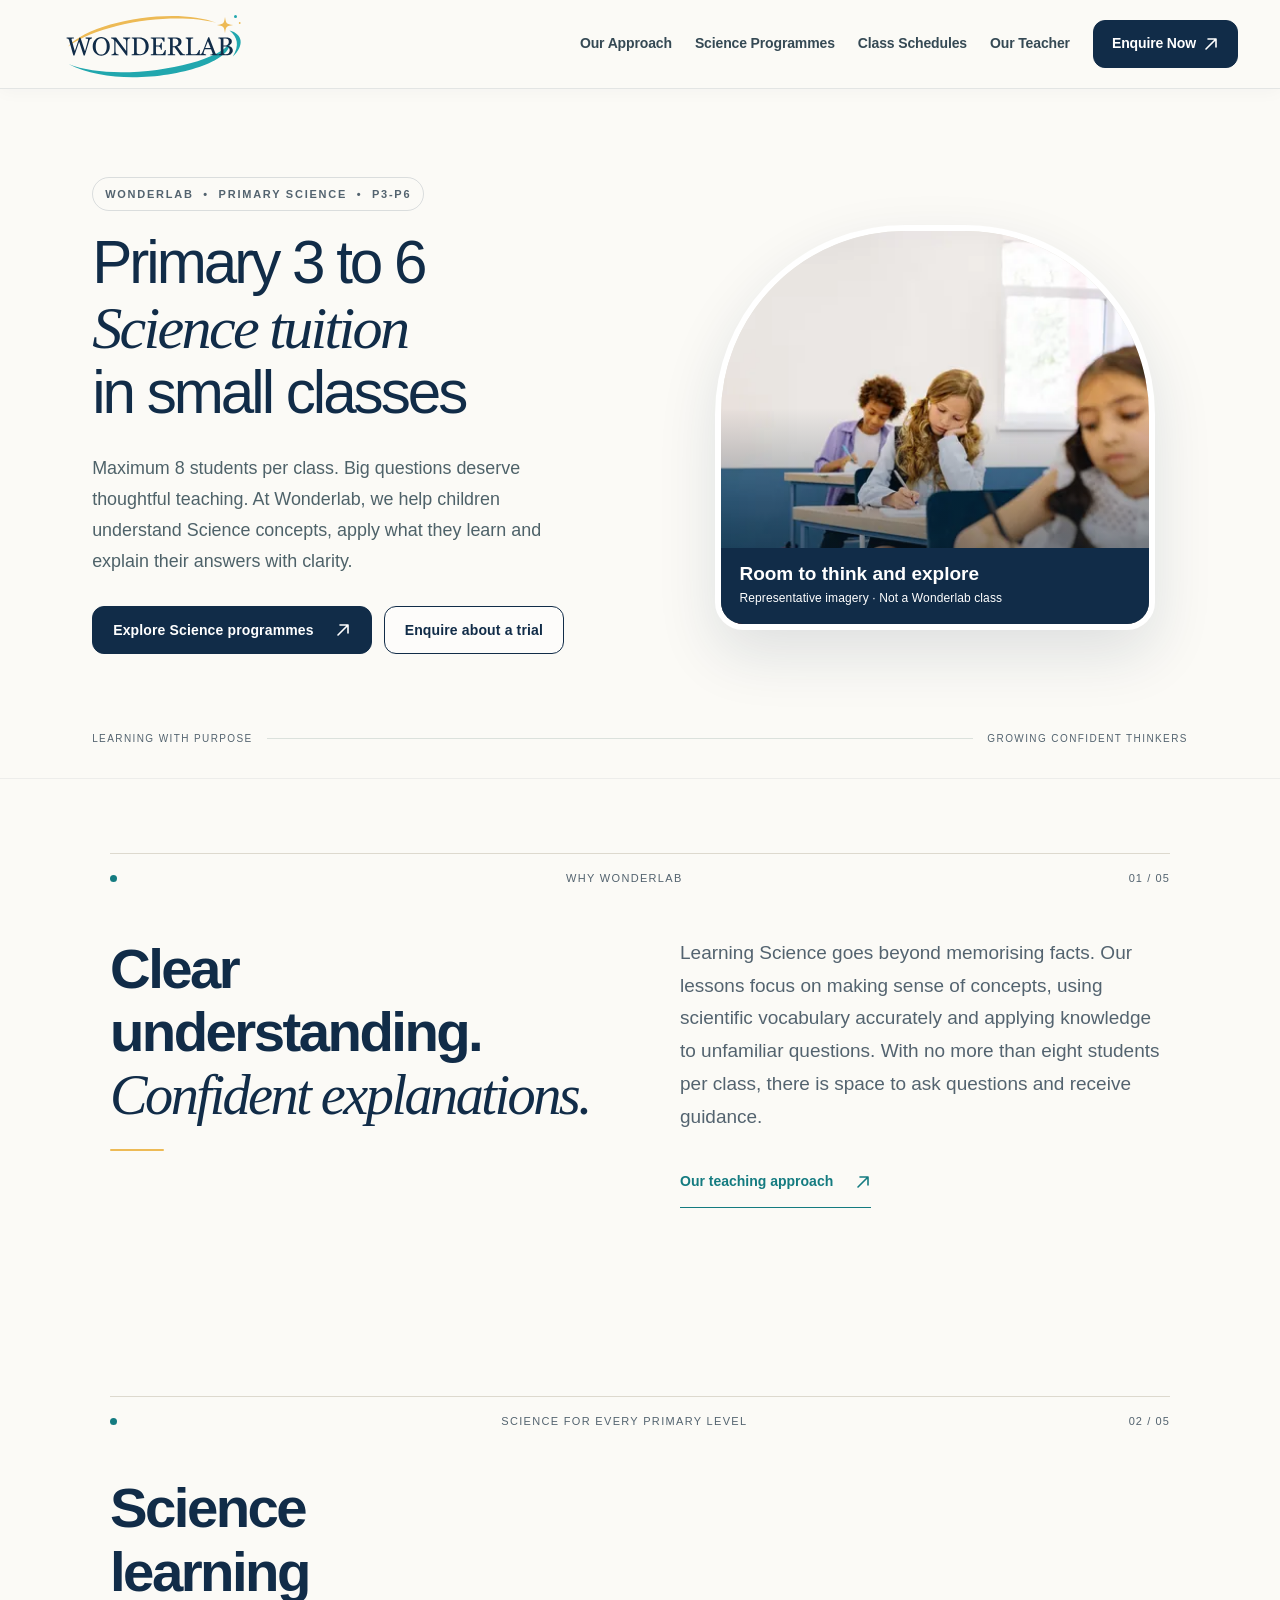
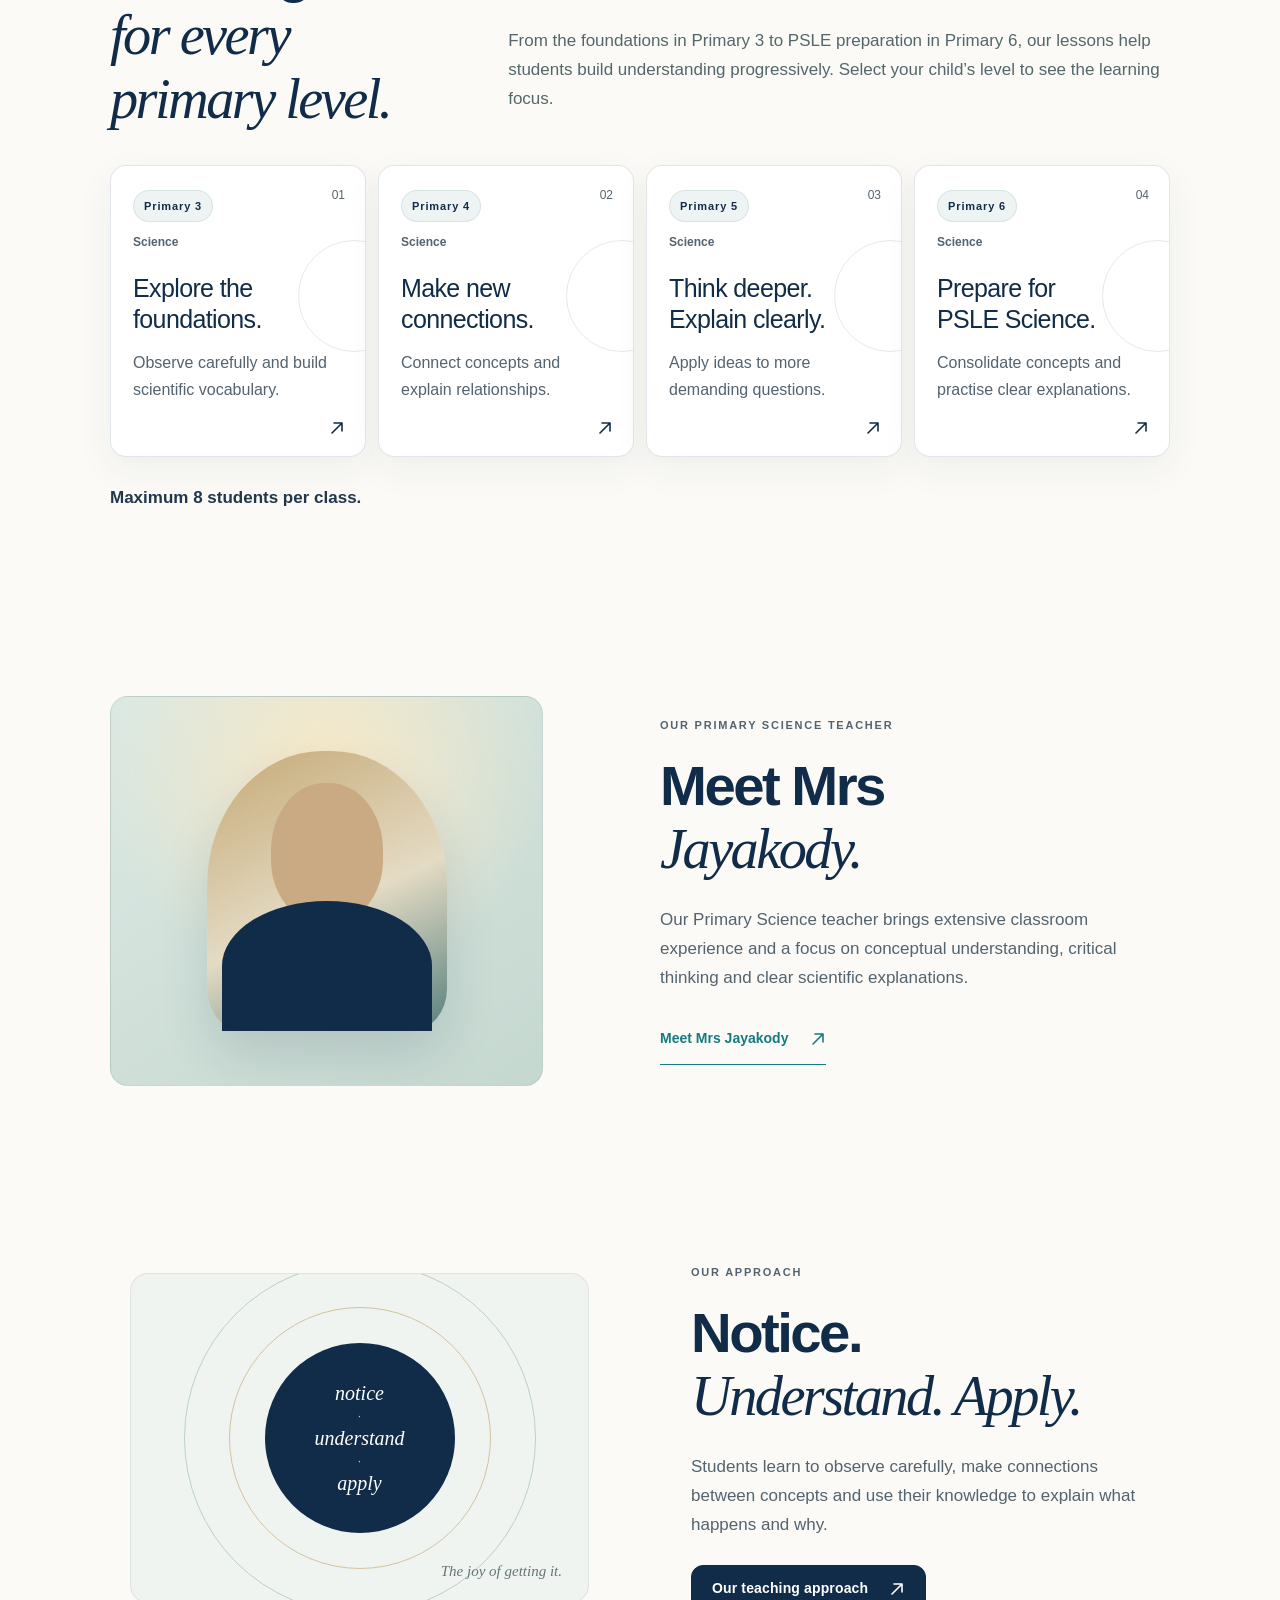
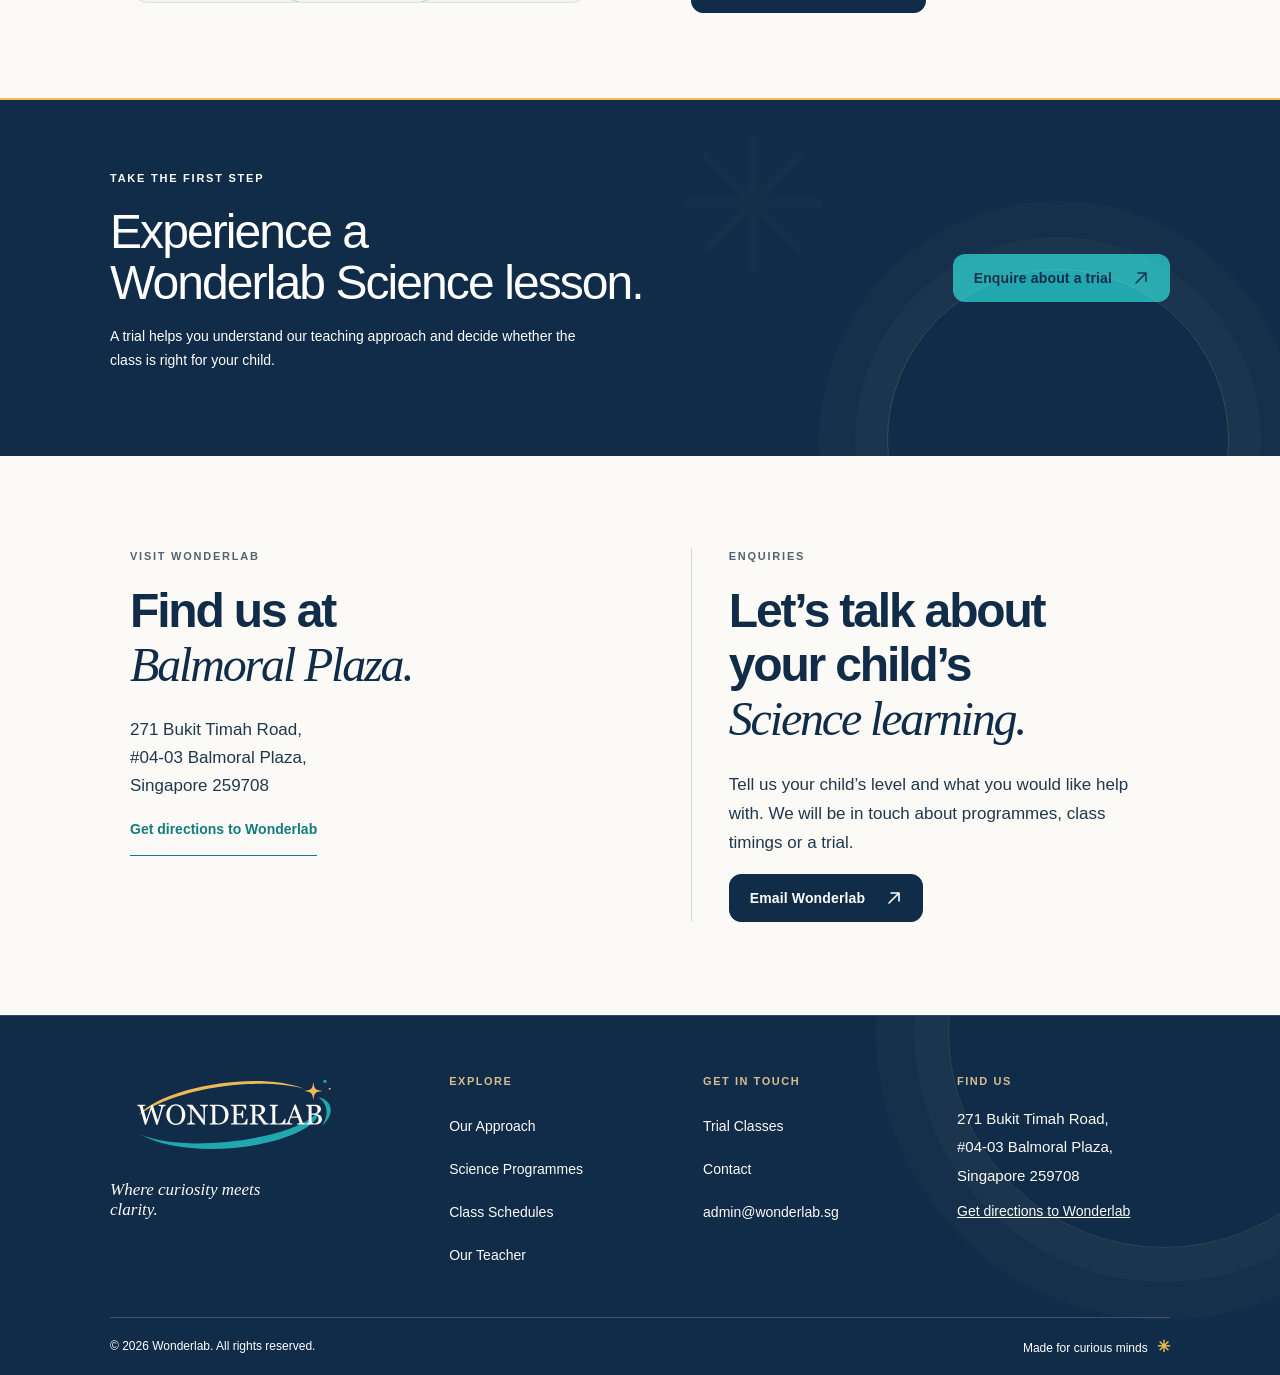
==== commit c8ba0b84: "Release Science website with approved oval branding" ====
--- a/index.html
+++ b/index.html
@@ -1,86 +1,61 @@
 <!doctype html>
 <html lang="en-SG">
 <head>
-  <meta charset="utf-8"><meta http-equiv="Content-Security-Policy" content="default-src 'self'; base-uri 'self'; object-src 'none'; script-src 'self'; style-src 'self' 'unsafe-inline' https://fonts.googleapis.com; font-src 'self' https://fonts.gstatic.com; img-src 'self' data:; connect-src 'self' https://api.web3forms.com; form-action 'self' https://api.web3forms.com"><meta name="referrer" content="strict-origin-when-cross-origin">
+  <meta charset="utf-8">
+  <meta http-equiv="Content-Security-Policy" content="default-src 'self'; base-uri 'self'; object-src 'none'; script-src 'self'; style-src 'self' 'unsafe-inline' https://fonts.googleapis.com; font-src 'self' https://fonts.gstatic.com; img-src 'self' data:; connect-src 'self' https://api.web3forms.com; form-action 'self' https://api.web3forms.com">
+  <meta name="referrer" content="strict-origin-when-cross-origin">
   <meta name="viewport" content="width=device-width, initial-scale=1">
-  <meta name="theme-color" content="#10283d">
-  <meta name="description" content="Explore Primary Maths and Science tuition in Singapore at Wonderlab for Primary 3 to 6. Discover our programmes, teaching approach, class schedule information and enquiry options.">
-  <meta property="og:site_name" content="Wonderlab"><meta property="og:title" content="Primary Maths &amp; Science Tuition Singapore | Wonderlab"><meta property="og:description" content="Explore Primary Maths and Science tuition in Singapore at Wonderlab for Primary 3 to 6. Discover our programmes, teaching approach, class schedule information and enquiry options."><meta property="og:type" content="website"><meta property="og:locale" content="en_SG"><title>Primary Maths &amp; Science Tuition Singapore | Wonderlab</title>
-<link rel="icon" href="assets/wonderlab-logo.jpeg" type="image/jpeg"><link rel="preconnect" href="https://fonts.googleapis.com">
-  <link rel="preconnect" href="https://fonts.gstatic.com" crossorigin>
-  <link href="https://fonts.googleapis.com/css2?family=DM+Sans:wght@400;500;600;700&family=Manrope:wght@400;500;600;700;800&display=swap" rel="stylesheet">
+  <meta name="theme-color" content="#112C48">
+  <meta name="description" content="Small-group Primary 3 to 6 Science tuition at Wonderlab, Balmoral Plaza. Maximum 8 students per class. Enquire about programmes and trials.">
+  <meta property="og:site_name" content="Wonderlab"><meta property="og:title" content="Primary Science Tuition P3-P6 Singapore | Wonderlab"><meta property="og:description" content="Small-group Primary 3 to 6 Science tuition at Wonderlab, Balmoral Plaza. Maximum 8 students per class. Enquire about programmes and trials."><meta property="og:type" content="website"><meta property="og:locale" content="en_SG">
+  <meta name="twitter:card" content="summary_large_image"><meta name="twitter:title" content="Primary Science Tuition P3-P6 Singapore | Wonderlab"><meta name="twitter:description" content="Small-group Primary 3 to 6 Science tuition at Wonderlab, Balmoral Plaza. Maximum 8 students per class. Enquire about programmes and trials."><title>Primary Science Tuition P3-P6 Singapore | Wonderlab</title>
+  <link rel="icon" href="assets/brand/wonderlab-favicon-primary.ico" sizes="any"><link rel="icon" href="assets/brand/wonderlab-icon-primary.svg" type="image/svg+xml" media="(prefers-color-scheme: light)"><link rel="icon" href="assets/brand/wonderlab-icon-light.svg" type="image/svg+xml" media="(prefers-color-scheme: dark)"><link rel="apple-touch-icon" href="assets/brand/wonderlab-icon-primary-180.png"><link rel="preconnect" href="https://fonts.googleapis.com"><link rel="preconnect" href="https://fonts.gstatic.com" crossorigin><link href="https://fonts.googleapis.com/css2?family=DM+Sans:wght@400;500;600;700&family=Manrope:wght@400;500;600;700;800&display=swap" rel="stylesheet">
   <link rel="stylesheet" href="assets/site.css"><link rel="stylesheet" href="assets/responsive.css"><link rel="stylesheet" href="assets/site-polish.css"><link rel="stylesheet" href="assets/premium.css"><link rel="stylesheet" href="assets/media.css">
-  <script defer src="assets/content.js"></script>
-  <script defer src="assets/site.js"></script>
-<script type="application/ld+json">{"@context":"https://schema.org","@type":"EducationalOrganization","name":"Wonderlab","description":"Primary Maths and Science tuition programmes for Primary 3 to 6 students in Singapore.","email":"admin@wonderlab.sg","areaServed":{"@type":"Country","name":"Singapore"},"address":{"@type":"PostalAddress","streetAddress":"271 Bukit Timah Road, #04-03, Balmoral Plaza","addressLocality":"Singapore","postalCode":"259708","addressCountry":"SG"}}</script></head>
+  <link rel="stylesheet" href="assets/phase2.css"><link rel="stylesheet" href="assets/phase3.css"><script defer src="assets/content.js"></script><script defer src="assets/site.js"></script>
+  <script type="application/ld+json">{"@context":"https://schema.org","@type":"EducationalOrganization","name":"Wonderlab","description":"Small-group Primary 3 to 6 Science tuition at Wonderlab, Balmoral Plaza. Maximum 8 students per class.","email":"admin@wonderlab.sg","areaServed":{"@type":"Country","name":"Singapore"},"address":{"@type":"PostalAddress","streetAddress":"271 Bukit Timah Road, #04-03 Balmoral Plaza","addressLocality":"Singapore","postalCode":"259708","addressCountry":"SG"}}</script>
+<link rel="canonical" href="https://wonderlab.sg/">
+<meta property="og:url" content="https://wonderlab.sg/">
+<meta property="og:image" content="https://wonderlab.sg/assets/brand/wonderlab-primary.png">
+<meta property="og:image:width" content="2160"><meta property="og:image:height" content="840">
+<meta property="og:image:alt" content="Wonderlab — Where curiosity meets clarity.">
+<meta name="twitter:image" content="https://wonderlab.sg/assets/brand/wonderlab-primary.png">
+<meta name="twitter:image:alt" content="Wonderlab — Where curiosity meets clarity.">
+</head>
 <body data-page="home">
-  <a class="skip-link" href="#main">Skip to content</a>
-  <header id="site-header"></header>
+  <a class="skip-link" href="#main">Skip to content</a><header id="site-header"></header>
   <main id="main">
     <section class="hero home-hero">
       <div class="hero-copy">
-        <p class="eyebrow">Wonderlab · Singapore</p>
-        <h1>Where curiosity<br><em>meets clarity.</em></h1>
-        <p class="lead">Explore Primary Maths and Science tuition in Singapore for Primary 3 to 6. Big questions deserve thoughtful teaching, and clear explanations help ideas make sense.</p>
-        <div class="button-row"><a class="button button-gold" href="programmes.html">Explore our programmes <span aria-hidden="true">↗</span></a><a class="button button-outline" href="trial-classes.html">Find out about trial classes</a></div>
-        <p class="hero-note"><span class="note-dot"></span> Maths & Science · Primary 3–6</p>
+        <p class="eyebrow">WONDERLAB &nbsp;•&nbsp; PRIMARY SCIENCE &nbsp;•&nbsp; P3-P6</p>
+        <h1>Primary 3 to 6<br><em>Science tuition</em><br>in small classes</h1>
+        <p class="lead">Maximum 8 students per class. Big questions deserve thoughtful teaching. At Wonderlab, we help children understand Science concepts, apply what they learn and explain their answers with clarity.</p>
+        <p class="hero-supporting" hidden data-approval="curriculum-owner">Explore Science through guided experiments linked to what pupils learn in school.</p>
+        <div class="button-row"><a class="button button-dark" href="programmes.html">Explore Science programmes <svg class="icon-arrow" viewBox="0 0 16 16" aria-hidden="true" focusable="false"><path d="M3 13 13 3M5 3h8v8"/></svg></a><a class="button button-outline" href="trial-classes.html">Enquire about a trial</a></div>
       </div>
-      <div class="hero-art hero-photo-wrap">
-        <figure class="hero-photo-frame">
-          <img src="assets/photos/pexels-science-class.jpg" alt="Two children explore a science experiment together. Representative stock imagery, not a Wonderlab class." width="1600" height="1067" fetchpriority="high" decoding="async">
-          <figcaption><span>Ask. Observe. Discover.</span><small>Representative education imagery</small></figcaption>
-        </figure>
-        <div class="hero-photo-note" aria-hidden="true"><span>01</span><b>Room to wonder</b><i>✳</i></div>
-        <span class="hero-photo-orbit" aria-hidden="true"></span>
-      </div>
+      <div class="hero-art hero-photo-wrap"><figure class="hero-photo-frame"><picture><source type="image/webp" srcset="assets/photos/pexels-classroom-learning-480.webp 480w, assets/photos/pexels-classroom-learning-960.webp 960w, assets/photos/pexels-classroom-learning-1600.webp 1600w" sizes="(max-width: 820px) 90vw, 440px"><img src="assets/photos/pexels-classroom-learning.jpg" alt="Children concentrate on written work in a classroom. Representative stock imagery, not a Wonderlab class." width="1600" height="1280" fetchpriority="high" decoding="async"></picture><figcaption><span>Room to think and explore</span><small>Representative imagery · Not a Wonderlab class</small></figcaption></figure><div class="hero-photo-note" aria-hidden="true"><span>01</span><b>Room to wonder</b><i>✳</i></div><span class="hero-photo-orbit" aria-hidden="true"></span></div>
       <div class="hero-bottom"><span>Learning with purpose</span><span class="hero-line"></span><span>Growing confident thinkers</span></div>
     </section>
     <section class="section intro-section">
-      <div class="section-label">A thoughtful way to learn <span>01 / 04</span></div>
-      <div class="intro-grid"><h2>Learning that starts<br>with a <em>why.</em></h2><div><p class="body-large">At Wonderlab, Maths and Science are more than facts to remember. They offer ways to make sense of the world—through clear explanations, meaningful connections and thoughtful questions.</p><a class="text-link" href="our-approach.html">Get to know our approach <span>→</span></a></div></div>
+      <div class="section-label">Why Wonderlab <span>01 / 05</span></div>
+      <div class="intro-grid"><h2>Clear understanding.<br><em>Confident explanations.</em></h2><div><p class="body-large">Learning Science goes beyond memorising facts. Our lessons focus on making sense of concepts, using scientific vocabulary accurately and applying knowledge to unfamiliar questions. With no more than eight students per class, there is space to ask questions and receive guidance.</p><a class="text-link" href="our-approach.html">Our teaching approach <svg class="icon-arrow" viewBox="0 0 16 16" aria-hidden="true" focusable="false"><path d="M3 13 13 3M5 3h8v8"/></svg></a></div></div>
     </section>
-    <section class="section cream-section">
-      <div class="section-label">Explore Maths & Science <span>02 / 04</span></div>
-      <div class="section-heading"><h2>Made for every<br><em>next step.</em></h2><p>Primary Maths and Science tuition for Primary 3 to 6, with programme details shared directly on enquiry.</p></div>
-      <div class="subject-spotlights"><article class="subject-spotlight maths"><img class="subject-spotlight-image" src="assets/photos/pexels-collaborative-learning.jpg" alt="Children work together at a classroom table. Representative stock image." width="1600" height="900" loading="lazy" decoding="async"><p class="eyebrow">Patterns · reasoning · confidence</p><h3>Primary Maths</h3><p>Explore Wonderlab’s Primary 3 to 6 Maths tuition. Ask us for current programme details.</p><span class="subject-symbol" aria-hidden="true">π</span></article><article class="subject-spotlight science"><img class="subject-spotlight-image" src="assets/photos/pexels-microscope-learning.jpg" alt="A teacher guides a child through a hands-on science activity. Representative stock image." width="1600" height="2400" loading="lazy" decoding="async"><p class="eyebrow">Concepts · observation · curiosity</p><h3>Primary Science</h3><p>Discover Primary Science tuition for Primary 3 to 6, with details shared directly on enquiry.</p><span class="subject-symbol" aria-hidden="true">✳</span></article></div>
+    <section class="section cream-section home-programmes">
+      <div class="section-label">Science for every primary level <span>02 / 05</span></div>
+      <div class="section-heading"><h2>Science learning<br><em>for every primary level.</em></h2><p>From the foundations in Primary 3 to PSLE preparation in Primary 6, our lessons help students build understanding progressively. Select your child’s level to see the learning focus.</p></div>
       <div class="grade-grid">
-        <a class="grade-card" href="programmes.html#primary-3"><span class="grade-index">01</span><span class="grade-pill">Primary 3</span><span class="grade-subjects">Maths &amp; Science</span><h3>Build a base<br>for discovery.</h3><span class="card-arrow">↗</span></a>
-        <a class="grade-card" href="programmes.html#primary-4"><span class="grade-index">02</span><span class="grade-pill">Primary 4</span><span class="grade-subjects">Maths &amp; Science</span><h3>Make connections<br>that click.</h3><span class="card-arrow">↗</span></a>
-        <a class="grade-card" href="programmes.html#primary-5"><span class="grade-index">03</span><span class="grade-pill">Primary 5</span><span class="grade-subjects">Maths &amp; Science</span><h3>Think deeper.<br>Explain clearly.</h3><span class="card-arrow">↗</span></a>
-        <a class="grade-card" href="programmes.html#primary-6"><span class="grade-index">04</span><span class="grade-pill">Primary 6</span><span class="grade-subjects">Maths &amp; Science</span><h3>Bring ideas<br>together.</h3><span class="card-arrow">↗</span></a>
+        <a class="grade-card" href="programmes.html#primary-3"><span class="grade-index">01</span><span class="grade-pill">Primary 3</span><span class="grade-subjects">Science</span><h3>Explore the<br>foundations.</h3><p class="grade-focus">Observe carefully and build scientific vocabulary.</p><svg class="icon-arrow card-arrow" viewBox="0 0 16 16" aria-hidden="true"><path d="M3 13 13 3M5 3h8v8"/></svg></a>
+        <a class="grade-card" href="programmes.html#primary-4"><span class="grade-index">02</span><span class="grade-pill">Primary 4</span><span class="grade-subjects">Science</span><h3>Make new<br>connections.</h3><p class="grade-focus">Connect concepts and explain relationships.</p><svg class="icon-arrow card-arrow" viewBox="0 0 16 16" aria-hidden="true"><path d="M3 13 13 3M5 3h8v8"/></svg></a>
+        <a class="grade-card" href="programmes.html#primary-5"><span class="grade-index">03</span><span class="grade-pill">Primary 5</span><span class="grade-subjects">Science</span><h3>Think deeper.<br>Explain clearly.</h3><p class="grade-focus">Apply ideas to more demanding questions.</p><svg class="icon-arrow card-arrow" viewBox="0 0 16 16" aria-hidden="true"><path d="M3 13 13 3M5 3h8v8"/></svg></a>
+        <a class="grade-card" href="programmes.html#primary-6"><span class="grade-index">04</span><span class="grade-pill">Primary 6</span><span class="grade-subjects">Science</span><h3>Prepare for<br>PSLE Science.</h3><p class="grade-focus">Consolidate concepts and practise clear explanations.</p><svg class="icon-arrow card-arrow" viewBox="0 0 16 16" aria-hidden="true"><path d="M3 13 13 3M5 3h8v8"/></svg></a>
       </div>
-      <p class="placeholder-note">Ask us for current Primary Maths and Science programme details.</p>
+      <p class="class-size-note">Maximum 8 students per class.</p>
     </section>
-    <section class="section approach-teaser"><div class="teaser-art"><div class="teaser-circle"><span>notice</span><b>→</b><span>understand</span><b>→</b><span>apply</span></div><span class="teaser-caption">The joy of getting it.</span></div><div class="teaser-copy"><p class="eyebrow">Our approach</p><h2>Clarity creates<br><em>confidence.</em></h2><p>We guide students to work through ideas carefully, understand concepts and explain their thinking across Maths and Science.</p><a class="button button-dark" href="our-approach.html">How we teach <span>↗</span></a></div></section>
-    <section class="section teacher-section"><div class="teacher-photo" role="img" aria-label="Illustrated placeholder, not a photograph of Mrs Jayakody"><div class="photo-shape" aria-hidden="true"></div><span class="photo-label">Illustration only · approved photo to be supplied</span></div><div class="teacher-copy"><p class="eyebrow">Meet your teacher</p><h2>Science, made<br><em>approachable.</em></h2><p>Meet Mrs Jayakody, the teacher guiding Wonderlab’s Primary Science learning. Her classroom is a place for thoughtful questions, clear explanations and the confidence to keep exploring.</p><p class="placeholder-note">Approved portrait to be supplied; the illustrated placeholder is not Mrs Jayakody’s photograph.</p><a class="text-link" href="our-teacher.html">Meet Mrs Jayakody <span>→</span></a></div></section>
-    <section class="section media-showcase" aria-labelledby="media-heading">
-      <div class="section-label">A closer look at learning <span>03 / 04</span></div>
-      <div class="media-heading-row"><div><p class="eyebrow">Wonder in the everyday</p><h2 id="media-heading">Learning is full<br>of <em>small discoveries.</em></h2></div><p>Representative stock scenes offer a glimpse of curiosity, careful thinking and shared learning. They do not depict Wonderlab students or classes.</p></div>
-      <div class="media-carousel" role="region" aria-roledescription="carousel" aria-label="Representative education photography" tabindex="0" data-carousel>
-        <div class="carousel-viewport"><div class="carousel-track">
-          <figure class="carousel-slide"><button class="media-open carousel-image-button" type="button" data-src="assets/photos/pexels-science-class.jpg" data-alt="Two children explore a science experiment together." data-caption="A close look at a classroom science experiment. Representative stock imagery, not a Wonderlab class."><img src="assets/photos/pexels-science-class.jpg" alt="Two children explore a science experiment together." width="1600" height="1067" loading="lazy" decoding="async"><span class="image-expand" aria-hidden="true">↗</span></button><figcaption><strong>Ask, observe, discover</strong><span>Representative stock imagery · MART PRODUCTION / Pexels</span></figcaption></figure>
-          <figure class="carousel-slide"><button class="media-open carousel-image-button" type="button" data-src="assets/photos/pexels-microscope-learning.jpg" data-alt="A teacher guides a child using a microscope." data-caption="A guided look through a microscope. Representative stock imagery, not a Wonderlab class."><img src="assets/photos/pexels-microscope-learning.jpg" alt="A teacher guides a child using a microscope." width="1600" height="2400" loading="lazy" decoding="async"><span class="image-expand" aria-hidden="true">↗</span></button><figcaption><strong>Look a little closer</strong><span>Representative stock imagery · Mikhail Nilov / Pexels</span></figcaption></figure>
-          <figure class="carousel-slide"><button class="media-open carousel-image-button" type="button" data-src="assets/photos/pexels-classroom-learning.jpg" data-alt="Children concentrate on written work in a classroom." data-caption="Quiet concentration at a classroom desk. Representative stock imagery, not a Wonderlab class."><img src="assets/photos/pexels-classroom-learning.jpg" alt="Children concentrate on written work in a classroom." width="1600" height="1280" loading="lazy" decoding="async"><span class="image-expand" aria-hidden="true">↗</span></button><figcaption><strong>Make space to think</strong><span>Representative stock imagery · Yan Krukau / Pexels</span></figcaption></figure>
-          <figure class="carousel-slide"><button class="media-open carousel-image-button" type="button" data-src="assets/photos/pexels-collaborative-learning.jpg" data-alt="Two children work together on a learning activity." data-caption="Working through a question together. Representative stock imagery, not a Wonderlab class."><img src="assets/photos/pexels-collaborative-learning.jpg" alt="Two children work together on a learning activity." width="1600" height="900" loading="lazy" decoding="async"><span class="image-expand" aria-hidden="true">↗</span></button><figcaption><strong>Think it through together</strong><span>Representative stock imagery · Artem Podrez / Pexels</span></figcaption></figure>
-          <figure class="carousel-slide"><button class="media-open carousel-image-button" type="button" data-src="assets/photos/pexels-teacher-guiding.jpg" data-alt="A teacher guides students as they work through a classroom problem." data-caption="A teacher works through a classroom question with students. Representative stock imagery, not a Wonderlab class."><img src="assets/photos/pexels-teacher-guiding.jpg" alt="A teacher guides students as they work through a classroom problem." width="1600" height="1067" loading="lazy" decoding="async"><span class="image-expand" aria-hidden="true">↗</span></button><figcaption><strong>Guidance along the way</strong><span>Representative stock imagery · Max Fischer / Pexels</span></figcaption></figure>
-        </div></div>
-        <div class="carousel-controls"><button class="carousel-arrow" type="button" data-carousel-prev aria-label="Previous image">←</button><div class="carousel-dots" aria-label="Choose an image"></div><button class="carousel-arrow" type="button" data-carousel-next aria-label="Next image">→</button><span class="carousel-status" aria-live="polite" aria-atomic="true"></span></div>
-      </div>
-      <div class="media-gallery-block"><div class="gallery-heading"><div><p class="eyebrow">Image gallery</p><h3>Moments of <em>learning.</em></h3></div><p>Representative stock imagery, not Wonderlab students or classes.</p></div>
-        <div class="media-gallery" aria-label="Representative education image gallery">
-          <figure class="gallery-item gallery-item-wide"><button class="media-open" type="button" data-src="assets/photos/pexels-science-class.jpg" data-alt="Two children explore a science experiment together." data-caption="Exploring a classroom experiment. Representative stock imagery, not a Wonderlab class."><img src="assets/photos/pexels-science-class.jpg" alt="Two children explore a science experiment together." width="1600" height="1067" loading="lazy" decoding="async"><span class="image-expand" aria-hidden="true">↗</span></button><figcaption>Curiosity in action · MART PRODUCTION / Pexels</figcaption></figure>
-          <figure class="gallery-item"><button class="media-open" type="button" data-src="assets/photos/pexels-microscope-learning.jpg" data-alt="A teacher guides a child using a microscope." data-caption="A closer look at a science activity. Representative stock imagery, not a Wonderlab class."><img src="assets/photos/pexels-microscope-learning.jpg" alt="A teacher guides a child using a microscope." width="1600" height="2400" loading="lazy" decoding="async"><span class="image-expand" aria-hidden="true">↗</span></button><figcaption>Look a little closer · Mikhail Nilov / Pexels</figcaption></figure>
-          <figure class="gallery-item"><button class="media-open" type="button" data-src="assets/photos/pexels-classroom-learning.jpg" data-alt="Children concentrate on written work in a classroom." data-caption="Focused classroom learning. Representative stock imagery, not a Wonderlab class."><img src="assets/photos/pexels-classroom-learning.jpg" alt="Children concentrate on written work in a classroom." width="1600" height="1280" loading="lazy" decoding="async"><span class="image-expand" aria-hidden="true">↗</span></button><figcaption>Room to focus · Yan Krukau / Pexels</figcaption></figure>
-          <figure class="gallery-item gallery-item-wide"><button class="media-open" type="button" data-src="assets/photos/pexels-collaborative-learning.jpg" data-alt="Two children work together on a learning activity." data-caption="Working through an activity together. Representative stock imagery, not a Wonderlab class."><img src="assets/photos/pexels-collaborative-learning.jpg" alt="Two children work together on a learning activity." width="1600" height="900" loading="lazy" decoding="async"><span class="image-expand" aria-hidden="true">↗</span></button><figcaption>Learning side by side · Artem Podrez / Pexels</figcaption></figure>
-        </div>
-      </div>
-      <div class="video-feature"><div class="video-placeholder" role="img" aria-label="Video placeholder. No approved Wonderlab video has been supplied."><img src="assets/photos/pexels-teacher-guiding.jpg" alt="" width="1600" height="1067" loading="lazy" decoding="async"><span class="video-placeholder-label">Video introduction<br><small>Approved Wonderlab footage to be supplied</small></span></div><div><p class="eyebrow">Featured media</p><h3>A view into <em>Wonderlab.</em></h3><p>No Wonderlab video has been supplied yet. This area is ready for an approved introduction video; it is not a player and has no play action until a real video source is provided.</p></div></div>
-    </section>
-    <section class="trial-band"><div><p class="eyebrow">Take the first step</p><h2>Come curious.<br>Leave clearer.</h2><p>Get in touch to ask about a trial class and find out whether Wonderlab is the right fit for your child.</p></div><a class="button button-gold" href="trial-classes.html">Explore trial classes <span>↗</span></a><span class="band-star" aria-hidden="true">✳</span></section>
-    <section class="section enquiry-section"><div><p class="eyebrow">Let’s start a conversation</p><h2>Every great question<br>starts <em>somewhere.</em></h2></div><div><p>Tell us what you’re looking for. We’ll be glad to share more about Wonderlab’s Primary Maths and Science programmes.</p><a class="button button-dark" href="contact.html">Enquire now <span>↗</span></a><p class="small-note">Email us at <a href="mailto:admin@wonderlab.sg">admin@wonderlab.sg</a></p></div></section>
+    <section class="section teacher-section"><div class="teacher-photo" role="img" aria-label="Illustration representing a teaching profile"><div class="photo-shape" aria-hidden="true"></div></div><div class="teacher-copy"><p class="eyebrow">Our Primary Science teacher</p><h2>Meet Mrs<br><em>Jayakody.</em></h2><p>Our Primary Science teacher brings extensive classroom experience and a focus on conceptual understanding, critical thinking and clear scientific explanations.</p><a class="text-link" href="our-teacher.html">Meet Mrs Jayakody <svg class="icon-arrow" viewBox="0 0 16 16" aria-hidden="true" focusable="false"><path d="M3 13 13 3M5 3h8v8"/></svg></a></div></section>
+    <section class="section approach-teaser"><div class="teaser-art"><div class="teaser-circle"><span>notice</span><b aria-hidden="true">·</b><span>understand</span><b aria-hidden="true">·</b><span>apply</span></div><span class="teaser-caption">The joy of getting it.</span></div><div class="teaser-copy"><p class="eyebrow">Our approach</p><h2>Notice.<br><em>Understand. Apply.</em></h2><p>Students learn to observe carefully, make connections between concepts and use their knowledge to explain what happens and why.</p><a class="button button-dark" href="our-approach.html">Our teaching approach <svg class="icon-arrow" viewBox="0 0 16 16" aria-hidden="true" focusable="false"><path d="M3 13 13 3M5 3h8v8"/></svg></a></div></section>
+    <section hidden data-approval="curriculum-owner" class="section experiment-section" aria-labelledby="experiments-heading"><div class="experiment-art" aria-hidden="true"><span class="experiment-orbit orbit-a"></span><span class="experiment-orbit orbit-b"></span><span class="experiment-core"></span><span class="experiment-dot dot-a"></span><span class="experiment-dot dot-b"></span><span class="experiment-dot dot-c"></span></div><div class="experiment-copy"><p class="eyebrow">Guided, hands-on learning</p><h2 id="experiments-heading">Science you can see<br><em>and explore.</em></h2><p>At Wonderlab, pupils do more than read about Science. Where suitable for the topic, they take part in guided, hands-on experiments and investigations aligned with the Singapore MOE Primary Science syllabus. They observe what happens, ask questions, discuss their findings and learn to explain scientific ideas using evidence.</p></div></section>
+    <section class="trial-band"><div><p class="eyebrow">Take the first step</p><h2>Experience a<br>Wonderlab Science lesson.</h2><p>A trial helps you understand our teaching approach and decide whether the class is right for your child.</p></div><a class="button button-gold" href="trial-classes.html">Enquire about a trial <svg class="icon-arrow" viewBox="0 0 16 16" aria-hidden="true" focusable="false"><path d="M3 13 13 3M5 3h8v8"/></svg></a><span class="band-star" aria-hidden="true">✳</span></section>
+    <section class="section home-location"><div><p class="eyebrow">Visit Wonderlab</p><h2>Find us at<br><em>Balmoral Plaza.</em></h2><address>271 Bukit Timah Road,<br>#04-03 Balmoral Plaza,<br>Singapore 259708</address><a class="text-link" href="https://www.google.com/maps/search/?api=1&amp;query=271%20Bukit%20Timah%20Road%20%2304-03%20Balmoral%20Plaza%20Singapore%20259708" target="_blank" rel="noopener noreferrer">Get directions to Wonderlab</a></div><div><p class="eyebrow">Enquiries</p><h2>Let’s talk about your child’s<br><em>Science learning.</em></h2><p>Tell us your child’s level and what you would like help with. We will be in touch about programmes, class timings or a trial.</p><a class="button button-dark" href="mailto:admin@wonderlab.sg">Email Wonderlab <svg class="icon-arrow" viewBox="0 0 16 16" aria-hidden="true" focusable="false"><path d="M3 13 13 3M5 3h8v8"/></svg></a></div></section>
   </main>
   <footer id="site-footer"></footer>
-  <dialog class="media-lightbox" id="media-lightbox" aria-labelledby="lightbox-title"><div class="lightbox-shell"><button class="lightbox-close" type="button" aria-label="Close image preview">×</button><img class="lightbox-image" src="assets/photos/pexels-science-class.jpg" alt=""><div class="lightbox-caption"><h2 id="lightbox-title">Image preview</h2><p></p></div></div></dialog>
-  <script defer src="assets/media.js"></script>
 </body>
 </html>
--- a/assets/site.css
+++ b/assets/site.css
@@ -1,3 +1,3 @@
-:root{--navy:#10283d;--navy2:#17364c;--gold:#d4ad67;--gold-light:#ead8ae;--teal:#4a8f87;--cream:#f7f4ec;--paper:#fffefa;--ink:#182c3a;--muted:#61717a;--line:#d9ddd7;--serif:Georgia,'Times New Roman',serif;--sans:'DM Sans',Arial,sans-serif;--display:Manrope,'DM Sans',sans-serif;--max:1240px}*{box-sizing:border-box}html{scroll-behavior:smooth;scroll-padding-top:96px}body{margin:0;background:var(--paper);color:var(--ink);font:16px/1.65 var(--sans);-webkit-font-smoothing:antialiased}a{color:inherit;text-decoration:none}button,input,select,textarea{font:inherit}button,a{-webkit-tap-highlight-color:transparent}a:focus-visible,button:focus-visible,input:focus-visible,select:focus-visible,textarea:focus-visible{outline:3px solid var(--teal);outline-offset:4px}.skip-link{position:absolute;left:1rem;top:-5rem;z-index:20;background:var(--gold-light);padding:.8rem 1rem}.skip-link:focus{top:1rem}.sr-only{position:absolute;width:1px;height:1px;padding:0;margin:-1px;overflow:hidden;clip:rect(0,0,0,0);white-space:nowrap;border:0}#site-header{position:sticky;top:0;z-index:10;background:rgba(255,254,250,.94);backdrop-filter:blur(16px);border-bottom:1px solid rgba(16,40,61,.08)}.nav-wrap{max-width:var(--max);margin:auto;padding:0 42px;height:82px;display:flex;align-items:center;justify-content:space-between}.brand{display:inline-flex;align-items:center;gap:11px;color:var(--navy)}.brand-mark{width:38px;height:38px;border:1px solid var(--gold);border-radius:50%;display:grid;place-items:center;color:var(--gold);font:700 20px var(--serif)}.brand-name{font:800 18px/1 var(--display);letter-spacing:-.06em}.brand-name span{display:block;font:600 8px/1.6 var(--sans);letter-spacing:.24em;color:var(--teal)}#primary-nav{display:flex;align-items:center;gap:26px}#primary-nav>a{font-size:12px;font-weight:600;color:#354954;transition:color .2s}#primary-nav>a:hover,#primary-nav>a[aria-current=page]{color:#957035}.nav-contact{border:1px solid var(--navy);padding:10px 16px;border-radius:2px}.nav-contact span{color:#b58a45;margin-left:8px}.menu-toggle{display:none;background:none;border:0}.hero{position:relative;max-width:var(--max);margin:auto;min-height:660px;padding:100px 7.2% 102px;display:grid;grid-template-columns:1.05fr .95fr;align-items:center;overflow:hidden;background:var(--paper)}.hero-copy{position:relative;z-index:1}.eyebrow{margin:0 0 20px;color:#71827e;text-transform:uppercase;font-size:10px;font-weight:700;letter-spacing:.2em}.hero h1,.page-hero h1{font:500 clamp(54px,6.8vw,88px)/.99 var(--display);letter-spacing:-.075em;color:var(--navy);margin:0 0 27px}.hero h1 em,.page-hero h1 em,h2 em{font-family:var(--serif);font-weight:400;color:#b2894b;letter-spacing:-.045em}.lead{max-width:500px;color:#596b74;font-size:17px;line-height:1.75}.button-row{display:flex;flex-wrap:wrap;gap:12px;margin:30px 0 24px}.button{min-height:48px;padding:13px 18px;display:inline-flex;align-items:center;justify-content:center;gap:19px;border:1px solid transparent;border-radius:2px;font-size:12px;font-weight:700;letter-spacing:.01em;transition:transform .22s,background .22s,color .22s,border-color .22s}.button:hover{transform:translateY(-3px)}.button span{font-size:17px;line-height:.7}.button-gold{background:var(--gold);color:var(--navy)}.button-gold:hover{background:#e1c486}.button-outline{border-color:#9da8a8;color:var(--navy)}.button-outline:hover{border-color:var(--navy);background:#f6f3ea}.button-dark{background:var(--navy);color:white}.button-dark:hover{background:var(--teal)}.button-outline-light{border-color:#9bb5b2;color:white}.button-outline-light:hover{background:#ffffff14}.hero-note{font-size:11px;color:var(--muted);letter-spacing:.04em}.note-dot{display:inline-block;width:7px;height:7px;border-radius:50%;background:var(--teal);margin-right:8px}.hero-art{height:430px;position:relative;display:grid;place-items:center}.art-orbit{position:absolute;border:1px solid #d7dfd8;border-radius:50%;animation:orbit 35s linear infinite}.orbit-one{width:390px;height:390px}.orbit-two{width:300px;height:300px;border-color:#e2d5b9;animation-duration:26s;animation-direction:reverse}.orbit-three{width:220px;height:220px;border-style:dashed;animation-duration:45s}.art-sun{width:142px;height:142px;background:#f3e5c7;border-radius:48% 52% 47% 53%;display:grid;place-items:center;color:#9f7c3f;font:italic 65px var(--serif);box-shadow:0 20px 60px #10283d12;animation:bob 5s ease-in-out infinite}.art-card{position:absolute;background:white;width:112px;height:116px;border:1px solid #e8e7df;box-shadow:0 15px 40px #10283d12;display:flex;align-items:center;justify-content:center;flex-direction:column;gap:7px}.art-card svg{width:49px;height:49px;fill:none;stroke:var(--teal);stroke-width:2;stroke-linecap:round;stroke-linejoin:round}.art-card span{font-size:9px;letter-spacing:.14em;text-transform:uppercase;color:#74827e}.card-leaf{top:32px;left:11% ;transform:rotate(-7deg)}.card-drop{right:0;top:145px;transform:rotate(5deg)}.card-drop svg{stroke:#b38a49}.card-atom{bottom:12px;left:18%;transform:rotate(4deg)}.spark{position:absolute;color:var(--gold);font-size:25px}.spark-a{top:45px;right:18%}.spark-b{bottom:80px;right:8%;color:var(--teal)}.art-caption{position:absolute;right:4%;bottom:20px;color:#697b7d;font:italic 18px/1.2 var(--serif);transform:rotate(-7deg)}.hero-bottom{position:absolute;bottom:31px;left:7.2%;right:7.2%;display:flex;gap:14px;align-items:center;text-transform:uppercase;letter-spacing:.15em;font-size:9px;color:#81908c}.hero-line{height:1px;background:#dbe1dc;flex:1}.section{padding:95px max(7.2%,calc((100% - 1060px)/2));}.section-label{display:flex;justify-content:space-between;border-top:1px solid var(--line);padding-top:15px;color:#74827e;text-transform:uppercase;letter-spacing:.15em;font-size:9px}.section-label span{letter-spacing:.1em}.intro-section{padding-top:77px;padding-bottom:112px}.intro-grid{display:grid;grid-template-columns:1fr 1fr;gap:80px;margin-top:50px;align-items:start}.section h2,.center-cta h2,.outcomes-title h2,.contact-info h2,.teacher-copy h2,.teacher-bio h2,.trial-intro h2{font:600 clamp(40px,5vw,64px)/1.08 var(--display);letter-spacing:-.065em;color:var(--navy);margin:0 0 24px}.body-large{font-size:19px;line-height:1.7;color:#3e535c;margin-top:0}.text-link{display:inline-flex;gap:22px;align-items:center;margin-top:12px;font-size:12px;font-weight:700;color:var(--navy);border-bottom:1px solid var(--gold);padding-bottom:8px}.text-link span{color:#b38a49;font-size:19px;transition:transform .2s}.text-link:hover span{transform:translateX(4px)}.cream-section{background:var(--cream)}.section-heading{display:flex;justify-content:space-between;align-items:end;gap:80px;margin:46px 0 34px}.section-heading h2{margin:0}.section-heading>p{max-width:330px;color:#63716f}.grade-grid{display:grid;grid-template-columns:repeat(4,1fr);gap:12px}.grade-card{position:relative;min-height:245px;padding:24px 22px;background:var(--paper);border:1px solid #ebe8de;transition:transform .25s,border .25s,box-shadow .25s}.grade-card:hover{transform:translateY(-5px);border-color:var(--gold);box-shadow:0 18px 35px #172c3510}.grade-index{position:absolute;top:20px;right:20px;color:#b5bcb6;font-size:10px}.grade-pill{display:inline-block;padding:6px 10px;border-radius:20px;background:#e6eeea;color:#286e69;font-size:9px;font-weight:700;letter-spacing:.08em}.grade-card h3{margin:28px 0 0;font:500 23px/1.22 var(--display);letter-spacing:-.04em;color:var(--navy)}.card-arrow{position:absolute;right:21px;bottom:16px;color:#b08b51;font-size:20px}.placeholder-note{font-size:11px;color:#77827e;margin-top:22px}.approach-teaser{display:grid;grid-template-columns:1fr 1fr;gap:10%;align-items:center;min-height:520px}.teaser-art{min-height:330px;background:#e9f0eb;position:relative;display:grid;place-items:center;overflow:hidden}.teaser-art:before,.teaser-art:after{content:'';position:absolute;border:1px solid #b9d0c8;border-radius:50%;width:350px;height:350px}.teaser-art:after{width:260px;height:260px;border-color:#d2c39e}.teaser-circle{position:relative;z-index:1;width:190px;height:190px;border-radius:50%;background:var(--navy);display:flex;flex-direction:column;align-items:center;justify-content:center;color:white;gap:3px;font:italic 20px/1.25 var(--serif)}.teaser-circle b{font:12px var(--sans);color:var(--gold)}.teaser-caption{position:absolute;bottom:22px;right:26px;font:italic 15px var(--serif);color:#617878}.teaser-copy h2{font-size:58px}.teaser-copy>p:not(.eyebrow){max-width:400px;color:#62736f;margin:0 0 25px}.teacher-section{background:#f1eee6;display:grid;grid-template-columns:.85fr 1fr;gap:11%;align-items:center}.teacher-photo{position:relative;min-height:390px;background:#d5e4dc;display:grid;place-items:center;overflow:hidden}.photo-shape{width:240px;height:280px;background:linear-gradient(155deg,#c5a975,#e4dbc4 55%,#577f7d);border-radius:48% 48% 15% 15%;display:grid;place-items:center;position:relative}.photo-shape:before{content:'';width:112px;height:140px;border-radius:48% 48% 45% 45%;background:#c9aa83;position:absolute;top:32px}.photo-shape:after{content:'';position:absolute;bottom:0;width:210px;height:130px;border-radius:60% 60% 0 0;background:var(--navy)}.photo-shape span{position:relative;z-index:1;font:italic 80px var(--serif);color:#fff7;mix-blend-mode:soft-light}.photo-label{position:absolute;bottom:15px;left:17px;color:white;font-size:9px;text-transform:uppercase;letter-spacing:.1em;z-index:1}.teacher-copy h2{font-size:54px}.teacher-copy>p:not(.eyebrow){color:#5e706f;max-width:460px}.teacher-copy .placeholder-note{font-size:10px}.trial-band{position:relative;overflow:hidden;background:var(--navy);color:white;padding:70px max(7.2%,calc((100% - 1060px)/2));display:flex;align-items:center;justify-content:space-between;gap:30px}.trial-band h2{font:500 48px/1.06 var(--display);letter-spacing:-.06em;margin:0 0 15px}.trial-band .eyebrow{color:#b9c9bd}.trial-band p:not(.eyebrow){color:#c2cece;max-width:470px;font-size:14px}.band-star{position:absolute;font-size:190px;right:35%;top:-50px;color:#ffffff08}.enquiry-section{display:grid;grid-template-columns:1fr 1fr;gap:12%;align-items:center}.enquiry-section>div:nth-child(2)>p{color:#667571;max-width:400px}.small-note{font-size:12px;margin-top:18px}.small-note a{border-bottom:1px solid var(--gold)}.page-hero{position:relative;background:var(--navy);color:white;min-height:405px;padding:95px max(7.2%,calc((100% - 1060px)/2)) 76px;overflow:hidden}.page-hero:after{content:'✳';position:absolute;right:12%;top:25px;color:#ffffff0c;font-size:300px;line-height:1}.page-hero .eyebrow{color:#c1c9b9}.page-hero h1{color:#fff;font-size:clamp(56px,7vw,84px);position:relative;z-index:1}.page-hero h1 em{color:var(--gold-light)}.page-hero .lead{color:#c8d2d0;max-width:520px}.page-hero-mark{position:absolute;bottom:24px;right:max(7.2%,calc((100% - 1060px)/2));font-size:9px;text-transform:uppercase;letter-spacing:.18em;color:#b6c3bf}.page-hero-mark span{color:var(--gold);margin:0 10px}.story-grid{display:grid;grid-template-columns:.8fr 1.2fr;gap:10%;margin-top:55px}.story-grid p:not(.body-large){color:#65736e}.steps-grid{display:grid;grid-template-columns:repeat(3,1fr);gap:15px;margin-top:40px}.step-card{background:var(--paper);padding:28px 26px 32px;min-height:230px;border-top:2px solid var(--gold)}.step-card>span{font-size:10px;letter-spacing:.12em;color:#9f8050}.step-card h3{font:600 28px var(--display);color:var(--navy);margin:28px 0 10px}.step-card p{font-size:13px;color:#697874}.outcomes-section{background:#e7eeea;padding:75px max(7.2%,calc((100% - 1060px)/2));display:grid;grid-template-columns:.8fr 1.2fr;gap:8%;align-items:center}.outcomes-title h2{font-size:51px}.outcomes-list p{margin:0;padding:18px 0;border-bottom:1px solid #c9d7d0;color:#334b50;font-size:14px}.outcomes-list span{color:#a3804a;font-size:10px;margin-right:24px}.center-cta{text-align:center;padding:88px 20px}.center-cta .eyebrow{margin-bottom:16px}.center-cta h2{font-size:48px;margin-bottom:27px}.programme-list{padding-bottom:80px}.programme-row{display:grid;grid-template-columns:.45fr 1.05fr 1.4fr 50px;gap:28px;align-items:center;padding:35px 0;border-bottom:1px solid #d9dbd2;scroll-margin-top:96px}.programme-level{color:#73817b;font-size:12px;line-height:1.1;text-transform:uppercase;letter-spacing:.1em}.programme-level strong{display:block;color:#af8951;font:500 62px/.95 var(--display);letter-spacing:-.07em}.programme-row .eyebrow{margin-bottom:7px;font-size:9px}.programme-row h2{font-size:30px;margin:0}.programme-row>p{font-size:12px;color:#65736e;margin:0}.circle-link{width:42px;height:42px;border:1px solid #b9c8bf;border-radius:50%;display:grid;place-items:center;color:#a17c44;transition:background .2s,color .2s}.circle-link:hover{background:var(--navy);color:white}.small-class-band{background:#dce9e2;padding:65px max(7.2%,calc((100% - 1060px)/2));display:grid;grid-template-columns:1fr 1fr;gap:10%;align-items:center}.small-class-band h2{font:600 45px/1.1 var(--display);letter-spacing:-.06em;color:var(--navy);margin:0}.small-class-band>p{color:#546967}.schedule-section{padding-bottom:90px}.schedule-notice{display:grid;grid-template-columns:100px 1fr;gap:36px;max-width:780px;margin:65px auto 45px;align-items:start}.notice-icon{width:82px;height:82px;border-radius:50%;display:grid;place-items:center;background:#e2ebe4;color:#b68d50;font-size:36px}.schedule-notice h2{font-size:46px;margin-bottom:15px}.schedule-notice>div>p:not(.eyebrow){color:#667470;max-width:500px;margin-bottom:25px}.schedule-levels{display:grid;grid-template-columns:repeat(4,1fr);border-top:1px solid #d9dcd3;border-bottom:1px solid #d9dcd3;padding:17px 0;text-align:center;color:#49605d;font-size:12px}.schedule-levels span+span{border-left:1px solid #d9dcd3}.schedule-section>.placeholder-note{text-align:center}.teacher-profile{display:grid;grid-template-columns:.85fr 1.15fr;gap:10%;align-items:center}.large-photo{min-height:480px}.large-photo .photo-shape{width:270px;height:320px}.teacher-bio h2{font-size:52px}.teacher-bio>p:not(.eyebrow){color:#63736f}.teacher-quote{margin:28px 0;padding:21px 26px;border-left:2px solid var(--gold);background:#f4f1e9;font:italic 20px/1.5 var(--serif);color:#526563}.trial-content{display:grid;grid-template-columns:.8fr 1.2fr;gap:12%}.trial-intro h2{font-size:50px}.trial-details .body-large{font-size:18px}.trial-facts{margin:35px 0;border-top:1px solid var(--line)}.trial-facts p{padding:15px 0;border-bottom:1px solid var(--line);font-size:13px;color:#536865;margin:0}.trial-facts span{font-size:10px;color:#a27c43;margin-right:18px}.contact-section{display:grid;grid-template-columns:.8fr 1.2fr;gap:12%}.contact-info h2{font-size:52px}.contact-item{margin-top:27px}.contact-item>span{display:block;text-transform:uppercase;letter-spacing:.15em;color:#89938b;font-size:9px;margin-bottom:5px}.contact-item>a,.contact-item address{font-style:normal;font-size:16px;color:var(--navy)}.contact-item>a{border-bottom:1px solid var(--gold)}.contact-form-wrap{background:var(--cream);padding:38px 40px}.contact-form-wrap .eyebrow{margin-bottom:8px}.contact-form-wrap h3{font:600 25px var(--display);color:var(--navy);margin:0 0 24px}form label{display:block;font-size:11px;font-weight:700;color:#435853;margin:15px 0 6px}form input,form select,form textarea{display:block;width:100%;border:1px solid #cbd2cb;background:#fffefa;padding:12px;color:var(--ink);border-radius:0}form textarea{resize:vertical}form button{margin-top:22px}.form-note{font-size:10px;color:#6e7c76;max-width:370px}.privacy-section{max-width:940px;margin:auto;padding-top:70px;padding-bottom:100px}.review-banner{background:#fff3dc;border:1px solid #e5cf9f;padding:16px 20px;display:flex;gap:15px;align-items:flex-start;margin-bottom:35px}.review-banner>span{width:24px;height:24px;border-radius:50%;background:#ad8244;color:white;display:grid;place-items:center;font-weight:700;flex:none}.review-banner strong{font-size:13px;color:#654f2d}.review-banner p{margin:3px 0 0;font-size:11px;color:#806b46}.privacy-section h2{font-size:30px}.privacy-section h3{font:600 20px var(--display);margin-top:32px}.privacy-section p,.privacy-section li{font-size:14px;color:#5f6f6a}.privacy-section li{padding:4px 0}.privacy-section a:not(.button){border-bottom:1px solid var(--gold)}#site-footer{background:#0b2031;color:#d2dcda;padding:0 max(7.2%,calc((100% - 1060px)/2))}.footer-main{padding:60px 0 43px;display:grid;grid-template-columns:1.4fr 1fr 1fr 1fr;gap:40px}.brand-light{color:white}.brand-light .brand-mark{color:var(--gold)}.brand-light .brand-name span{color:#9ac0b3}.footer-brand>p{font:italic 17px var(--serif);color:#9eafab;margin-top:19px}.footer-heading{margin:0 0 15px!important;color:#9fb3ae!important;font-size:9px!important;font-weight:700;letter-spacing:.17em;text-transform:uppercase}.footer-col,.footer-address{display:flex;flex-direction:column;align-items:flex-start}.footer-col a,.footer-address address{font-style:normal;font-size:11px;line-height:2.1;color:#d1dbd7}.footer-col a:hover,.footer-bottom a:hover{color:var(--gold-light)}.footer-bottom{min-height:58px;border-top:1px solid #ffffff20;display:flex;align-items:center;justify-content:space-between;gap:20px;font-size:9px;color:#9dafaa}.footer-bottom a{color:#d4ddda}.footer-bottom b{font-size:16px;color:var(--gold);margin-left:6px}.review-tag{font-size:8px;color:#e5c981;border:1px solid #88764b;padding:3px 5px;margin-left:5px}.reveal{opacity:0;transform:translateY(18px);transition:opacity .65s ease,transform .65s ease}.reveal.is-visible{opacity:1;transform:translateY(0)}@keyframes orbit{to{transform:rotate(360deg)}}@keyframes bob{0%,100%{transform:translateY(0)}50%{transform:translateY(-9px)}}@media(max-width:1000px){.nav-wrap{padding:0 25px}#primary-nav{gap:15px}#primary-nav>a{font-size:11px}.hero{padding-left:5%;padding-right:5%}.hero-art{transform:scale(.85)}.section{padding-left:6%;padding-right:6%}.grade-card{padding:20px 16px}.footer-main{gap:22px}}@media(max-width:760px){html{scroll-padding-top:76px}.nav-wrap{height:72px;padding:0 22px}.menu-toggle{display:flex;width:40px;height:40px;flex-direction:column;gap:5px;align-items:center;justify-content:center;cursor:pointer}.menu-toggle span:not(.sr-only){height:1px;width:21px;background:var(--navy)}#primary-nav{display:none;position:absolute;top:71px;left:0;right:0;background:var(--paper);padding:12px 22px 22px;border-bottom:1px solid var(--line);flex-direction:column;align-items:stretch;gap:0}#primary-nav.is-open{display:flex}#primary-nav>a{padding:12px 0;font-size:13px;border-bottom:1px solid #e6e7e0}.nav-contact{border:0;padding:12px 0!important}.hero{padding:64px 7% 76px;grid-template-columns:1fr;min-height:auto}.hero h1{font-size:clamp(54px,14vw,76px)}.hero-art{height:340px;transform:scale(.82);margin:-2px -25px -20px}.hero-bottom{left:7%;right:7%;bottom:22px;font-size:7px}.section{padding:68px 7%}.intro-grid,.story-grid,.approach-teaser,.teacher-section,.enquiry-section,.outcomes-section,.trial-content,.contact-section,.teacher-profile{grid-template-columns:1fr;gap:30px}.intro-grid{margin-top:35px}.section-heading{display:block;margin-top:35px}.section-heading>p{margin-top:15px}.grade-grid{grid-template-columns:repeat(2,1fr)}.grade-card{min-height:205px}.approach-teaser{padding-top:60px;padding-bottom:60px}.teaser-art{min-height:290px;order:2}.teaser-copy h2,.teacher-copy h2{font-size:47px}.teacher-section{gap:34px}.teacher-photo{min-height:320px}.teacher-copy{padding-bottom:6px}.trial-band{padding:52px 7%;display:block}.trial-band h2{font-size:41px}.trial-band .button{margin-top:10px}.page-hero{min-height:390px;padding:72px 7% 70px}.page-hero h1{font-size:clamp(54px,13vw,72px)}.page-hero-mark{right:7%;font-size:8px}.steps-grid{grid-template-columns:1fr;gap:10px}.step-card{min-height:190px}.step-card h3{margin-top:17px}.outcomes-section{padding:58px 7%}.outcomes-title h2{font-size:44px}.programme-row{grid-template-columns:62px 1fr 40px;gap:15px;padding:26px 0}.programme-row>p{grid-column:2/4;grid-row:2;margin-top:-6px}.programme-row h2{font-size:25px}.programme-level strong{font-size:50px}.small-class-band{padding:52px 7%;grid-template-columns:1fr;gap:12px}.small-class-band h2{font-size:39px}.schedule-notice{grid-template-columns:55px 1fr;gap:16px;margin:46px 0 32px}.notice-icon{width:50px;height:50px;font-size:24px}.schedule-notice h2{font-size:36px}.schedule-levels{grid-template-columns:repeat(2,1fr);gap:12px}.schedule-levels span{padding:8px}.schedule-levels span+span{border:0}.schedule-levels span:nth-child(even){border-left:1px solid #d9dcd3}.large-photo{min-height:365px}.teacher-bio h2,.contact-info h2,.trial-intro h2{font-size:44px}.contact-form-wrap{padding:28px 22px}.center-cta{padding:65px 18px}.center-cta h2{font-size:39px}.footer-main{grid-template-columns:1fr 1fr;gap:30px 20px;padding:45px 0 32px}.footer-brand{grid-column:1/-1}.footer-bottom{padding:16px 0;align-items:flex-start;flex-direction:column;gap:8px}.privacy-section{padding-top:45px;padding-bottom:70px}}@media(max-width:380px){.button-row{flex-direction:column;align-items:stretch}.hero-art{transform:scale(.7);margin-left:-45px;margin-right:-45px}.grade-card h3{font-size:20px}.grade-card{min-height:190px;padding:17px 13px}.page-hero h1{font-size:51px}}@media(prefers-reduced-motion:reduce){*,*::before,*::after{scroll-behavior:auto!important;animation-duration:.01ms!important;animation-iteration-count:1!important;transition-duration:.01ms!important}.reveal{opacity:1;transform:none}}
+:root{--navy:#112C48;--navy2:#20384D;--gold:#EDBA55;--gold-light:#EDBA55;--teal:#147B80;--cream:#FBFAF6;--paper:#FBFAF6;--ink:#20384D;--muted:#53636F;--line:#d9ddd7;--serif:Georgia,'Times New Roman',serif;--sans:'DM Sans',Arial,sans-serif;--display:Manrope,'DM Sans',sans-serif;--max:1240px}*{box-sizing:border-box}html{scroll-behavior:smooth;scroll-padding-top:96px}body{margin:0;background:var(--paper);color:var(--ink);font:16px/1.65 var(--sans);-webkit-font-smoothing:antialiased}a{color:inherit;text-decoration:none}button,input,select,textarea{font:inherit}button,a{-webkit-tap-highlight-color:transparent}a:focus-visible,button:focus-visible,input:focus-visible,select:focus-visible,textarea:focus-visible{outline:3px solid var(--teal);outline-offset:4px}.skip-link{position:absolute;left:1rem;top:-5rem;z-index:20;background:var(--gold-light);padding:.8rem 1rem}.skip-link:focus{top:1rem}.sr-only{position:absolute;width:1px;height:1px;padding:0;margin:-1px;overflow:hidden;clip:rect(0,0,0,0);white-space:nowrap;border:0}#site-header{position:sticky;top:0;z-index:10;background:rgba(255,254,250,.94);backdrop-filter:blur(16px);border-bottom:1px solid rgba(16,40,61,.08)}.nav-wrap{max-width:var(--max);margin:auto;padding:0 42px;height:82px;display:flex;align-items:center;justify-content:space-between}.brand{display:inline-flex;align-items:center;gap:11px;color:var(--navy)}.brand-mark{width:38px;height:38px;border:1px solid var(--gold);border-radius:50%;display:grid;place-items:center;color:var(--gold);font:700 20px var(--serif)}.brand-name{font:800 18px/1 var(--display);letter-spacing:-.06em}.brand-name span{display:block;font:600 8px/1.6 var(--sans);letter-spacing:.24em;color:var(--teal)}#primary-nav{display:flex;align-items:center;gap:26px}#primary-nav>a{font-size:12px;font-weight:600;color:#354954;transition:color .2s}#primary-nav>a:hover,#primary-nav>a[aria-current=page]{color:#957035}.nav-contact{border:1px solid var(--navy);padding:10px 16px;border-radius:2px}.nav-contact span{color:#b58a45;margin-left:8px}.menu-toggle{display:none;background:none;border:0}.hero{position:relative;max-width:var(--max);margin:auto;min-height:660px;padding:100px 7.2% 102px;display:grid;grid-template-columns:1.05fr .95fr;align-items:center;overflow:hidden;background:var(--paper)}.hero-copy{position:relative;z-index:1}.eyebrow{margin:0 0 20px;color:#71827e;text-transform:uppercase;font-size:10px;font-weight:700;letter-spacing:.2em}.hero h1,.page-hero h1{font:500 clamp(54px,6.8vw,88px)/.99 var(--display);letter-spacing:-.075em;color:var(--navy);margin:0 0 27px}.hero h1 em,.page-hero h1 em,h2 em{font-family:var(--serif);font-weight:400;color:#b2894b;letter-spacing:-.045em}.lead{max-width:500px;color:#596b74;font-size:17px;line-height:1.75}.button-row{display:flex;flex-wrap:wrap;gap:12px;margin:30px 0 24px}.button{min-height:48px;padding:13px 18px;display:inline-flex;align-items:center;justify-content:center;gap:19px;border:1px solid transparent;border-radius:2px;font-size:12px;font-weight:700;letter-spacing:.01em;transition:transform .22s,background .22s,color .22s,border-color .22s}.button:hover{transform:translateY(-3px)}.button span{font-size:17px;line-height:.7}.button-gold{background:var(--gold);color:var(--navy)}.button-gold:hover{background:#e1c486}.button-outline{border-color:#9da8a8;color:var(--navy)}.button-outline:hover{border-color:var(--navy);background:#f6f3ea}.button-dark{background:var(--navy);color:white}.button-dark:hover{background:var(--teal)}.button-outline-light{border-color:#9bb5b2;color:white}.button-outline-light:hover{background:#ffffff14}.hero-note{font-size:11px;color:var(--muted);letter-spacing:.04em}.note-dot{display:inline-block;width:7px;height:7px;border-radius:50%;background:var(--teal);margin-right:8px}.hero-art{height:430px;position:relative;display:grid;place-items:center}.art-orbit{position:absolute;border:1px solid #d7dfd8;border-radius:50%;animation:orbit 35s linear infinite}.orbit-one{width:390px;height:390px}.orbit-two{width:300px;height:300px;border-color:#e2d5b9;animation-duration:26s;animation-direction:reverse}.orbit-three{width:220px;height:220px;border-style:dashed;animation-duration:45s}.art-sun{width:142px;height:142px;background:#f3e5c7;border-radius:48% 52% 47% 53%;display:grid;place-items:center;color:#9f7c3f;font:italic 65px var(--serif);box-shadow:0 20px 60px #10283d12;animation:bob 5s ease-in-out infinite}.art-card{position:absolute;background:white;width:112px;height:116px;border:1px solid #e8e7df;box-shadow:0 15px 40px #10283d12;display:flex;align-items:center;justify-content:center;flex-direction:column;gap:7px}.art-card svg{width:49px;height:49px;fill:none;stroke:var(--teal);stroke-width:2;stroke-linecap:round;stroke-linejoin:round}.art-card span{font-size:9px;letter-spacing:.14em;text-transform:uppercase;color:#74827e}.card-leaf{top:32px;left:11% ;transform:rotate(-7deg)}.card-drop{right:0;top:145px;transform:rotate(5deg)}.card-drop svg{stroke:#b38a49}.card-atom{bottom:12px;left:18%;transform:rotate(4deg)}.spark{position:absolute;color:var(--gold);font-size:25px}.spark-a{top:45px;right:18%}.spark-b{bottom:80px;right:8%;color:var(--teal)}.art-caption{position:absolute;right:4%;bottom:20px;color:#697b7d;font:italic 18px/1.2 var(--serif);transform:rotate(-7deg)}.hero-bottom{position:absolute;bottom:31px;left:7.2%;right:7.2%;display:flex;gap:14px;align-items:center;text-transform:uppercase;letter-spacing:.15em;font-size:9px;color:#81908c}.hero-line{height:1px;background:#dbe1dc;flex:1}.section{padding:95px max(7.2%,calc((100% - 1060px)/2));}.section-label{display:flex;justify-content:space-between;border-top:1px solid var(--line);padding-top:15px;color:#74827e;text-transform:uppercase;letter-spacing:.15em;font-size:9px}.section-label span{letter-spacing:.1em}.intro-section{padding-top:77px;padding-bottom:112px}.intro-grid{display:grid;grid-template-columns:1fr 1fr;gap:80px;margin-top:50px;align-items:start}.section h2,.center-cta h2,.outcomes-title h2,.contact-info h2,.teacher-copy h2,.teacher-bio h2,.trial-intro h2{font:600 clamp(40px,5vw,64px)/1.08 var(--display);letter-spacing:-.065em;color:var(--navy);margin:0 0 24px}.body-large{font-size:19px;line-height:1.7;color:#3e535c;margin-top:0}.text-link{display:inline-flex;gap:22px;align-items:center;margin-top:12px;font-size:12px;font-weight:700;color:var(--navy);border-bottom:1px solid var(--gold);padding-bottom:8px}.text-link span{color:#b38a49;font-size:19px;transition:transform .2s}.text-link:hover span{transform:translateX(4px)}.cream-section{background:var(--cream)}.section-heading{display:flex;justify-content:space-between;align-items:end;gap:80px;margin:46px 0 34px}.section-heading h2{margin:0}.section-heading>p{max-width:330px;color:#63716f}.grade-grid{display:grid;grid-template-columns:repeat(4,1fr);gap:12px}.grade-card{position:relative;min-height:245px;padding:24px 22px;background:var(--paper);border:1px solid #ebe8de;transition:transform .25s,border .25s,box-shadow .25s}.grade-card:hover{transform:translateY(-5px);border-color:var(--gold);box-shadow:0 18px 35px #172c3510}.grade-index{position:absolute;top:20px;right:20px;color:#b5bcb6;font-size:10px}.grade-pill{display:inline-block;padding:6px 10px;border-radius:20px;background:#e6eeea;color:#286e69;font-size:9px;font-weight:700;letter-spacing:.08em}.grade-card h3{margin:28px 0 0;font:500 23px/1.22 var(--display);letter-spacing:-.04em;color:var(--navy)}.card-arrow{position:absolute;right:21px;bottom:16px;color:#b08b51;font-size:20px}.placeholder-note{font-size:11px;color:#77827e;margin-top:22px}.approach-teaser{display:grid;grid-template-columns:1fr 1fr;gap:10%;align-items:center;min-height:520px}.teaser-art{min-height:330px;background:#e9f0eb;position:relative;display:grid;place-items:center;overflow:hidden}.teaser-art:before,.teaser-art:after{content:'';position:absolute;border:1px solid #b9d0c8;border-radius:50%;width:350px;height:350px}.teaser-art:after{width:260px;height:260px;border-color:#d2c39e}.teaser-circle{position:relative;z-index:1;width:190px;height:190px;border-radius:50%;background:var(--navy);display:flex;flex-direction:column;align-items:center;justify-content:center;color:white;gap:3px;font:italic 20px/1.25 var(--serif)}.teaser-circle b{font:12px var(--sans);color:var(--gold)}.teaser-caption{position:absolute;bottom:22px;right:26px;font:italic 15px var(--serif);color:#617878}.teaser-copy h2{font-size:58px}.teaser-copy>p:not(.eyebrow){max-width:400px;color:#62736f;margin:0 0 25px}.teacher-section{background:#f1eee6;display:grid;grid-template-columns:.85fr 1fr;gap:11%;align-items:center}.teacher-photo{position:relative;min-height:390px;background:#d5e4dc;display:grid;place-items:center;overflow:hidden}.photo-shape{width:240px;height:280px;background:linear-gradient(155deg,#c5a975,#e4dbc4 55%,#577f7d);border-radius:48% 48% 15% 15%;display:grid;place-items:center;position:relative}.photo-shape:before{content:'';width:112px;height:140px;border-radius:48% 48% 45% 45%;background:#c9aa83;position:absolute;top:32px}.photo-shape:after{content:'';position:absolute;bottom:0;width:210px;height:130px;border-radius:60% 60% 0 0;background:var(--navy)}.photo-shape span{position:relative;z-index:1;font:italic 80px var(--serif);color:#fff7;mix-blend-mode:soft-light}.photo-label{position:absolute;bottom:15px;left:17px;color:white;font-size:9px;text-transform:uppercase;letter-spacing:.1em;z-index:1}.teacher-copy h2{font-size:54px}.teacher-copy>p:not(.eyebrow){color:#5e706f;max-width:460px}.teacher-copy .placeholder-note{font-size:10px}.trial-band{position:relative;overflow:hidden;background:var(--navy);color:white;padding:70px max(7.2%,calc((100% - 1060px)/2));display:flex;align-items:center;justify-content:space-between;gap:30px}.trial-band h2{font:500 48px/1.06 var(--display);letter-spacing:-.06em;margin:0 0 15px}.trial-band .eyebrow{color:#b9c9bd}.trial-band p:not(.eyebrow){color:#c2cece;max-width:470px;font-size:14px}.band-star{position:absolute;font-size:190px;right:35%;top:-50px;color:#ffffff08}.enquiry-section{display:grid;grid-template-columns:1fr 1fr;gap:12%;align-items:center}.enquiry-section>div:nth-child(2)>p{color:#667571;max-width:400px}.small-note{font-size:12px;margin-top:18px}.small-note a{border-bottom:1px solid var(--gold)}.page-hero{position:relative;background:var(--navy);color:white;min-height:405px;padding:95px max(7.2%,calc((100% - 1060px)/2)) 76px;overflow:hidden}.page-hero:after{content:'✳';position:absolute;right:12%;top:25px;color:#ffffff0c;font-size:300px;line-height:1}.page-hero .eyebrow{color:#c1c9b9}.page-hero h1{color:#fff;font-size:clamp(56px,7vw,84px);position:relative;z-index:1}.page-hero h1 em{color:var(--gold-light)}.page-hero .lead{color:#c8d2d0;max-width:520px}.page-hero-mark{position:absolute;bottom:24px;right:max(7.2%,calc((100% - 1060px)/2));font-size:9px;text-transform:uppercase;letter-spacing:.18em;color:#b6c3bf}.page-hero-mark span{color:var(--gold);margin:0 10px}.story-grid{display:grid;grid-template-columns:.8fr 1.2fr;gap:10%;margin-top:55px}.story-grid p:not(.body-large){color:#65736e}.steps-grid{display:grid;grid-template-columns:repeat(3,1fr);gap:15px;margin-top:40px}.step-card{background:var(--paper);padding:28px 26px 32px;min-height:230px;border-top:2px solid var(--gold)}.step-card>span{font-size:10px;letter-spacing:.12em;color:#9f8050}.step-card h3{font:600 28px var(--display);color:var(--navy);margin:28px 0 10px}.step-card p{font-size:13px;color:#697874}.outcomes-section{background:#e7eeea;padding:75px max(7.2%,calc((100% - 1060px)/2));display:grid;grid-template-columns:.8fr 1.2fr;gap:8%;align-items:center}.outcomes-title h2{font-size:51px}.outcomes-list p{margin:0;padding:18px 0;border-bottom:1px solid #c9d7d0;color:#334b50;font-size:14px}.outcomes-list span{color:#a3804a;font-size:10px;margin-right:24px}.center-cta{text-align:center;padding:88px 20px}.center-cta .eyebrow{margin-bottom:16px}.center-cta h2{font-size:48px;margin-bottom:27px}.programme-list{padding-bottom:80px}.programme-row{display:grid;grid-template-columns:.45fr 1.05fr 1.4fr 50px;gap:28px;align-items:center;padding:35px 0;border-bottom:1px solid #d9dbd2;scroll-margin-top:96px}.programme-level{color:#73817b;font-size:12px;line-height:1.1;text-transform:uppercase;letter-spacing:.1em}.programme-level strong{display:block;color:#af8951;font:500 62px/.95 var(--display);letter-spacing:-.07em}.programme-row .eyebrow{margin-bottom:7px;font-size:9px}.programme-row h2{font-size:30px;margin:0}.programme-row>p{font-size:12px;color:#65736e;margin:0}.circle-link{width:42px;height:42px;border:1px solid #b9c8bf;border-radius:50%;display:grid;place-items:center;color:#a17c44;transition:background .2s,color .2s}.circle-link:hover{background:var(--navy);color:white}.small-class-band{background:#dce9e2;padding:65px max(7.2%,calc((100% - 1060px)/2));display:grid;grid-template-columns:1fr 1fr;gap:10%;align-items:center}.small-class-band h2{font:600 45px/1.1 var(--display);letter-spacing:-.06em;color:var(--navy);margin:0}.small-class-band>p{color:#546967}.schedule-section{padding-bottom:90px}.schedule-notice{display:grid;grid-template-columns:100px 1fr;gap:36px;max-width:780px;margin:65px auto 45px;align-items:start}.notice-icon{width:82px;height:82px;border-radius:50%;display:grid;place-items:center;background:#e2ebe4;color:#b68d50;font-size:36px}.schedule-notice h2{font-size:46px;margin-bottom:15px}.schedule-notice>div>p:not(.eyebrow){color:#667470;max-width:500px;margin-bottom:25px}.schedule-levels{display:grid;grid-template-columns:repeat(4,1fr);border-top:1px solid #d9dcd3;border-bottom:1px solid #d9dcd3;padding:17px 0;text-align:center;color:#49605d;font-size:12px}.schedule-levels span+span{border-left:1px solid #d9dcd3}.schedule-section>.placeholder-note{text-align:center}.teacher-profile{display:grid;grid-template-columns:.85fr 1.15fr;gap:10%;align-items:center}.large-photo{min-height:480px}.large-photo .photo-shape{width:270px;height:320px}.teacher-bio h2{font-size:52px}.teacher-bio>p:not(.eyebrow){color:#63736f}.teacher-quote{margin:28px 0;padding:21px 26px;border-left:2px solid var(--gold);background:#f4f1e9;font:italic 20px/1.5 var(--serif);color:#526563}.trial-content{display:grid;grid-template-columns:.8fr 1.2fr;gap:12%}.trial-intro h2{font-size:50px}.trial-details .body-large{font-size:18px}.trial-facts{margin:35px 0;border-top:1px solid var(--line)}.trial-facts p{padding:15px 0;border-bottom:1px solid var(--line);font-size:13px;color:#536865;margin:0}.trial-facts span{font-size:10px;color:#a27c43;margin-right:18px}.contact-section{display:grid;grid-template-columns:.8fr 1.2fr;gap:12%}.contact-info h2{font-size:52px}.contact-item{margin-top:27px}.contact-item>span{display:block;text-transform:uppercase;letter-spacing:.15em;color:#89938b;font-size:9px;margin-bottom:5px}.contact-item>a,.contact-item address{font-style:normal;font-size:16px;color:var(--navy)}.contact-item>a{border-bottom:1px solid var(--gold)}.contact-form-wrap{background:var(--cream);padding:38px 40px}.contact-form-wrap .eyebrow{margin-bottom:8px}.contact-form-wrap h3{font:600 25px var(--display);color:var(--navy);margin:0 0 24px}form label{display:block;font-size:11px;font-weight:700;color:#435853;margin:15px 0 6px}form input,form select,form textarea{display:block;width:100%;border:1px solid #cbd2cb;background:#FBFAF6;padding:12px;color:var(--ink);border-radius:0}form textarea{resize:vertical}form button{margin-top:22px}.form-note{font-size:10px;color:#6e7c76;max-width:370px}.privacy-section{max-width:940px;margin:auto;padding-top:70px;padding-bottom:100px}.review-banner{background:#fff3dc;border:1px solid #e5cf9f;padding:16px 20px;display:flex;gap:15px;align-items:flex-start;margin-bottom:35px}.review-banner>span{width:24px;height:24px;border-radius:50%;background:#ad8244;color:white;display:grid;place-items:center;font-weight:700;flex:none}.review-banner strong{font-size:13px;color:#654f2d}.review-banner p{margin:3px 0 0;font-size:11px;color:#806b46}.privacy-section h2{font-size:30px}.privacy-section h3{font:600 20px var(--display);margin-top:32px}.privacy-section p,.privacy-section li{font-size:14px;color:#5f6f6a}.privacy-section li{padding:4px 0}.privacy-section a:not(.button){border-bottom:1px solid var(--gold)}#site-footer{background:#0b2031;color:#d2dcda;padding:0 max(7.2%,calc((100% - 1060px)/2))}.footer-main{padding:60px 0 43px;display:grid;grid-template-columns:1.4fr 1fr 1fr 1fr;gap:40px}.brand-light{color:white}.brand-light .brand-mark{color:var(--gold)}.brand-light .brand-name span{color:#9ac0b3}.footer-brand>p{font:italic 17px var(--serif);color:#9eafab;margin-top:19px}.footer-heading{margin:0 0 15px!important;color:#9fb3ae!important;font-size:9px!important;font-weight:700;letter-spacing:.17em;text-transform:uppercase}.footer-col,.footer-address{display:flex;flex-direction:column;align-items:flex-start}.footer-col a,.footer-address address{font-style:normal;font-size:11px;line-height:2.1;color:#d1dbd7}.footer-col a:hover,.footer-bottom a:hover{color:var(--gold-light)}.footer-bottom{min-height:58px;border-top:1px solid #ffffff20;display:flex;align-items:center;justify-content:space-between;gap:20px;font-size:9px;color:#9dafaa}.footer-bottom a{color:#d4ddda}.footer-bottom b{font-size:16px;color:var(--gold);margin-left:6px}.review-tag{font-size:8px;color:#e5c981;border:1px solid #88764b;padding:3px 5px;margin-left:5px}.reveal{opacity:0;transform:translateY(18px);transition:opacity .65s ease,transform .65s ease}.reveal.is-visible{opacity:1;transform:translateY(0)}@keyframes orbit{to{transform:rotate(360deg)}}@keyframes bob{0%,100%{transform:translateY(0)}50%{transform:translateY(-9px)}}@media(max-width:1000px){.nav-wrap{padding:0 25px}#primary-nav{gap:15px}#primary-nav>a{font-size:11px}.hero{padding-left:5%;padding-right:5%}.hero-art{transform:scale(.85)}.section{padding-left:6%;padding-right:6%}.grade-card{padding:20px 16px}.footer-main{gap:22px}}@media(max-width:760px){html{scroll-padding-top:76px}.nav-wrap{height:72px;padding:0 22px}.menu-toggle{display:flex;width:40px;height:40px;flex-direction:column;gap:5px;align-items:center;justify-content:center;cursor:pointer}.menu-toggle span:not(.sr-only){height:1px;width:21px;background:var(--navy)}#primary-nav{display:none;position:absolute;top:71px;left:0;right:0;background:var(--paper);padding:12px 22px 22px;border-bottom:1px solid var(--line);flex-direction:column;align-items:stretch;gap:0}#primary-nav.is-open{display:flex}#primary-nav>a{padding:12px 0;font-size:13px;border-bottom:1px solid #e6e7e0}.nav-contact{border:0;padding:12px 0!important}.hero{padding:64px 7% 76px;grid-template-columns:1fr;min-height:auto}.hero h1{font-size:clamp(54px,14vw,76px)}.hero-art{height:340px;transform:scale(.82);margin:-2px -25px -20px}.hero-bottom{left:7%;right:7%;bottom:22px;font-size:7px}.section{padding:68px 7%}.intro-grid,.story-grid,.approach-teaser,.teacher-section,.enquiry-section,.outcomes-section,.trial-content,.contact-section,.teacher-profile{grid-template-columns:1fr;gap:30px}.intro-grid{margin-top:35px}.section-heading{display:block;margin-top:35px}.section-heading>p{margin-top:15px}.grade-grid{grid-template-columns:repeat(2,1fr)}.grade-card{min-height:205px}.approach-teaser{padding-top:60px;padding-bottom:60px}.teaser-art{min-height:290px;order:2}.teaser-copy h2,.teacher-copy h2{font-size:47px}.teacher-section{gap:34px}.teacher-photo{min-height:320px}.teacher-copy{padding-bottom:6px}.trial-band{padding:52px 7%;display:block}.trial-band h2{font-size:41px}.trial-band .button{margin-top:10px}.page-hero{min-height:390px;padding:72px 7% 70px}.page-hero h1{font-size:clamp(54px,13vw,72px)}.page-hero-mark{right:7%;font-size:8px}.steps-grid{grid-template-columns:1fr;gap:10px}.step-card{min-height:190px}.step-card h3{margin-top:17px}.outcomes-section{padding:58px 7%}.outcomes-title h2{font-size:44px}.programme-row{grid-template-columns:62px 1fr 40px;gap:15px;padding:26px 0}.programme-row>p{grid-column:2/4;grid-row:2;margin-top:-6px}.programme-row h2{font-size:25px}.programme-level strong{font-size:50px}.small-class-band{padding:52px 7%;grid-template-columns:1fr;gap:12px}.small-class-band h2{font-size:39px}.schedule-notice{grid-template-columns:55px 1fr;gap:16px;margin:46px 0 32px}.notice-icon{width:50px;height:50px;font-size:24px}.schedule-notice h2{font-size:36px}.schedule-levels{grid-template-columns:repeat(2,1fr);gap:12px}.schedule-levels span{padding:8px}.schedule-levels span+span{border:0}.schedule-levels span:nth-child(even){border-left:1px solid #d9dcd3}.large-photo{min-height:365px}.teacher-bio h2,.contact-info h2,.trial-intro h2{font-size:44px}.contact-form-wrap{padding:28px 22px}.center-cta{padding:65px 18px}.center-cta h2{font-size:39px}.footer-main{grid-template-columns:1fr 1fr;gap:30px 20px;padding:45px 0 32px}.footer-brand{grid-column:1/-1}.footer-bottom{padding:16px 0;align-items:flex-start;flex-direction:column;gap:8px}.privacy-section{padding-top:45px;padding-bottom:70px}}@media(max-width:380px){.button-row{flex-direction:column;align-items:stretch}.hero-art{transform:scale(.7);margin-left:-45px;margin-right:-45px}.grade-card h3{font-size:20px}.grade-card{min-height:190px;padding:17px 13px}.page-hero h1{font-size:51px}}@media(prefers-reduced-motion:reduce){*,*::before,*::after{scroll-behavior:auto!important;animation-duration:.01ms!important;animation-iteration-count:1!important;transition-duration:.01ms!important}.reveal{opacity:1;transform:none}}
 
 .form-note[data-state="success"]{color:#286e69;font-weight:600}.form-note[data-state="error"]{color:#9b4b40;font-weight:600}.form-note[data-state="sending"]{color:#49605d}.contact-form-wrap button:disabled{opacity:.72;cursor:wait;transform:none}
--- a/assets/site-polish.css
+++ b/assets/site-polish.css
@@ -1,14 +1,14 @@
 /* Shared visual refinement: premium colour, readable type, and restrained motion. */
 :root {
-  --navy: #10283d;
-  --navy2: #1a3b4d;
-  --gold: #bd9c63;
-  --gold-light: #ead8ae;
-  --teal: #47796f;
-  --cream: #f8f5ed;
-  --paper: #fffdfa;
-  --ink: #1b303b;
-  --muted: #586a6d;
+  --navy: #112C48;
+  --navy2: #20384D;
+  --gold: #EDBA55;
+  --gold-light: #EDBA55;
+  --teal: #147B80;
+  --cream: #FBFAF6;
+  --paper: #FBFAF6;
+  --ink: #20384D;
+  --muted: #53636F;
   --line: #ddd9ce;
   --max: 1240px;
 }
@@ -96,7 +96,7 @@
   background: linear-gradient(135deg, #edf2ed 0%, #e1ebe4 100%);
 }
 .grade-card {
-  background: #fffefa;
+  background: #FBFAF6;
   border-color: #e4dfd2;
   box-shadow: 0 5px 16px rgba(16, 40, 61, .025);
 }
@@ -168,7 +168,55 @@
 .privacy-section h3 { font-size: 22px; }
 .privacy-section p, .privacy-section li { font-size: 16px; line-height: 1.75; }
 
-#site-footer { background: linear-gradient(115deg, #0b2031 0%, #10283d 72%, #15364a 100%); }
+/* Phase 1 Science content layout and approved colour treatment. */
+.hero h1 em, h2 em { color: var(--navy); }
+.page-hero h1 em, .trial-band h2 em { color: var(--paper); }
+.icon-arrow { width: 16px; height: 16px; flex: 0 0 16px; fill: none; stroke: currentColor; stroke-width: 1.6; stroke-linecap: round; stroke-linejoin: round; }
+.nav-contact .icon-arrow { margin-left: 7px; }
+.hero-supporting { max-width: 48ch; margin: 18px 0 0; color: var(--ink); font-size: 15px; line-height: 1.6; }
+.class-size-note { margin: 26px 0 0; color: var(--ink); font-weight: 700; }
+.grade-card { position: relative; }
+.grade-card .card-arrow { position: absolute; right: 20px; bottom: 20px; color: var(--navy); }
+.programme-list { padding-top: 76px; padding-bottom: 88px; }
+.programme-intro { display: grid; grid-template-columns: 1fr 1fr; align-items: end; gap: 48px; margin: 38px 0 30px; }
+.programme-intro h2 { margin: 0; color: var(--navy); font: 600 clamp(32px,4vw,48px)/1.08 var(--display); letter-spacing: -.05em; }
+.programme-intro p { max-width: 58ch; margin: 0; color: var(--ink); }
+.programme-level-grid { display: grid; grid-template-columns: repeat(2,minmax(0,1fr)); gap: 18px; }
+.programme-level-card { min-width: 0; padding: 27px; border: 1px solid rgba(17,44,72,.13); border-radius: 16px; background: #fff; box-shadow: 0 12px 32px rgba(17,44,72,.055); scroll-margin-top: 100px; }
+.programme-level-card h3 { margin: 0 0 12px; color: var(--navy); font: 600 24px/1.2 var(--display); }
+.programme-level-card > p:not(.eyebrow) { color: var(--ink); }
+.programme-level-card .text-link { gap: 10px; }
+.experiment-section { display: grid; grid-template-columns: .9fr 1.1fr; align-items: center; gap: clamp(40px,8vw,110px); max-width: 1240px; margin-inline: auto; background: var(--cream); }
+.experiment-art { position: relative; width: min(100%,380px); aspect-ratio: 1; margin: auto; border-radius: 50%; background: radial-gradient(circle at 52% 48%,#fff 0 8%,transparent 8.5%),radial-gradient(circle at 52% 48%,rgba(33,167,174,.12) 0 24%,transparent 24.5%),radial-gradient(circle at 52% 48%,rgba(237,186,85,.17) 0 42%,transparent 42.5%); }
+.experiment-orbit { position: absolute; inset: 15%; border: 1px solid rgba(17,44,72,.26); border-radius: 50%; }
+.experiment-orbit.orbit-a { transform: rotate(32deg) scaleX(.62); }
+.experiment-orbit.orbit-b { transform: rotate(-32deg) scaleX(.62); border-color: rgba(20,123,128,.42); }
+.experiment-core { position: absolute; inset: 46%; border-radius: 50%; background: var(--gold); box-shadow: 0 0 0 12px rgba(237,186,85,.15); }
+.experiment-dot { position: absolute; width: 13px; height: 13px; border-radius: 50%; background: var(--teal); }
+.experiment-dot.dot-a { top: 22%; left: 50%; }
+.experiment-dot.dot-b { bottom: 27%; left: 24%; background: var(--navy); }
+.experiment-dot.dot-c { right: 23%; bottom: 26%; background: var(--gold); }
+.experiment-copy h2 { margin: 0 0 20px; color: var(--navy); font: 600 clamp(34px,4.5vw,54px)/1.08 var(--display); letter-spacing: -.055em; }
+.experiment-copy > p:last-child { max-width: 62ch; margin: 0; color: var(--ink); }
+.home-location { display: grid; grid-template-columns: 1fr 1fr; gap: 10%; max-width: 1240px; margin-inline: auto; }
+.home-location h2 { font-size: clamp(30px,4vw,48px); }
+.home-location address { margin: 0 0 12px; color: var(--ink); font-style: normal; }
+.home-location .text-link { margin: 0 0 26px; }
+.home-location > div + div { padding-left: 8%; border-left: 1px solid var(--line); }
+.contact-item .text-link { margin-top: 12px; }
+.contact-form-wrap { align-self: start; }
+.contact-form-wrap h3 { margin-bottom: 12px; }
+#site-header { background: rgba(251,250,246,.96); }
+.brand-logo { background: transparent; }
+@media (max-width: 760px) {
+  .programme-intro, .home-location { grid-template-columns: 1fr; gap: 20px; }
+  .programme-level-grid { grid-template-columns: minmax(0,1fr); }
+  .experiment-section { grid-template-columns: minmax(0,1fr); gap: 26px; }
+  .experiment-art { width: min(76vw,290px); }
+  .home-location > div + div { padding: 25px 0 0; border-left: 0; border-top: 1px solid var(--line); }
+}
+
+#site-footer { background: linear-gradient(115deg, #112C48 0%, #112C48 72%, #20384D 100%); }
 .footer-main { gap: clamp(22px, 3.2vw, 42px); }
 .footer-heading { font-size: 11px !important; letter-spacing: .14em; }
 .footer-col a, .footer-address address { font-size: 13px; line-height: 1.9; }
--- a/assets/premium.css
+++ b/assets/premium.css
@@ -1,13 +1,13 @@
 /* Wonderlab visual layer: expressive composition, original diagrams and premium interactions. */
 :root {
-  --wl-midnight: #10283d;
-  --wl-ink: #193543;
-  --wl-jade: #3f776f;
-  --wl-jade-deep: #245e5a;
-  --wl-ivory: #fbf8f1;
-  --wl-champagne: #eee4cf;
-  --wl-amber: #d2a45a;
-  --wl-coral: #c96e58;
+  --wl-midnight: #112C48;
+  --wl-ink: #20384D;
+  --wl-jade: #147B80;
+  --wl-jade-deep: #112C48;
+  --wl-ivory: #FBFAF6;
+  --wl-champagne: #FBFAF6;
+  --wl-amber: #EDBA55;
+  --wl-coral: #21A7AE;
   --wl-line: rgba(16, 40, 61, .12);
   --wl-shadow: 0 24px 64px rgba(16, 40, 61, .1);
   --wl-radius: 18px;
@@ -55,7 +55,7 @@
   max-width: none; min-height: 690px; padding-inline: max(7.2%, calc((100% - 1240px) / 2));
   background:
     radial-gradient(ellipse at 77% 45%, rgba(63, 119, 111, .11), transparent 23rem),
-    linear-gradient(145deg, #fffefa 0%, #f6f1e6 100%);
+    linear-gradient(145deg, #FBFAF6 0%, #f6f1e6 100%);
   border-bottom: 1px solid rgba(16, 40, 61, .06);
 }
 .hero-copy { max-width: 610px; }
@@ -131,7 +131,6 @@
 .subject-spotlight { position:relative; min-height:215px; padding:28px 30px; overflow:hidden; border:1px solid rgba(16,40,61,.08); border-radius:var(--wl-radius); box-shadow:0 12px 30px rgba(16,40,61,.06); }
 .subject-spotlight h3 { margin:0 0 8px; color:var(--wl-midnight); font:600 26px/1.15 var(--display); letter-spacing:-.04em; }
 .subject-spotlight p { max-width:38ch; margin:0; color:#53666b; font-size:15px; }
-.subject-spotlight.maths { background:linear-gradient(130deg,#e1ece7,#f3f2e8); }
 .subject-spotlight.science { background:linear-gradient(130deg,#f3e8d4,#fbf6eb); }
 .subject-symbol { position:absolute; right:22px; bottom:4px; color:rgba(16,40,61,.12); font:italic 92px/1 Georgia,serif; }
 .subject-spotlight::after { position:absolute; right:-30px; top:-54px; width:180px; height:180px; border:1px solid rgba(16,40,61,.12); border-radius:50%; box-shadow:0 0 0 18px rgba(255,255,255,.12),0 0 0 38px rgba(16,40,61,.035); content:""; }
@@ -156,7 +155,7 @@
 .outcomes-section { position:relative; overflow:hidden; background:linear-gradient(115deg,#deebe4,#edf1e8); }
 .outcomes-section::after { position:absolute; right:-100px; top:-130px; width:360px; height:360px; border:1px solid rgba(16,40,61,.08); border-radius:50%; box-shadow:0 0 0 28px rgba(16,40,61,.025),0 0 0 58px rgba(16,40,61,.02); content:""; }
 
-.schedule-notice { max-width:900px; padding:clamp(26px,4vw,44px); border:1px solid rgba(16,40,61,.1); border-radius:20px; background:linear-gradient(135deg,#fffefa,#f5f0e3); box-shadow:var(--wl-shadow); }
+.schedule-notice { max-width:900px; padding:clamp(26px,4vw,44px); border:1px solid rgba(16,40,61,.1); border-radius:20px; background:linear-gradient(135deg,#FBFAF6,#f5f0e3); box-shadow:var(--wl-shadow); }
 .schedule-levels { border-color:rgba(16,40,61,.13); border-radius:12px; background:rgba(255,255,255,.45); }
 .notice-icon { box-shadow:0 8px 22px rgba(63,119,111,.1); }
 
@@ -178,7 +177,7 @@
 form button { border-radius:6px; cursor:pointer; }
 .form-note[data-state] { border-radius:0 8px 8px 0; animation:status-in .24s ease both; }
 
-.privacy-section { margin-top:40px; margin-bottom:56px; padding:clamp(28px,5vw,58px); border:1px solid rgba(16,40,61,.09); border-radius:20px; background:linear-gradient(145deg,#fffefa,#f7f3e9); box-shadow:0 16px 48px rgba(16,40,61,.065); }
+.privacy-section { margin-top:40px; margin-bottom:56px; padding:clamp(28px,5vw,58px); border:1px solid rgba(16,40,61,.09); border-radius:20px; background:linear-gradient(145deg,#FBFAF6,#f7f3e9); box-shadow:0 16px 48px rgba(16,40,61,.065); }
 .privacy-section > h2 { padding-bottom:16px; border-bottom:1px solid var(--wl-line); }
 .privacy-section ul { padding:18px 24px; border-radius:12px; background:#edf2ed; }
 .review-banner { border-radius:10px; }
--- a/assets/media.css
+++ b/assets/media.css
@@ -6,7 +6,7 @@
 .hero-photo-frame img { display:block; width:100%; height:100%; object-fit:cover; object-position:center 38%; }
 .hero-photo-frame figcaption { position:absolute; z-index:1; right:24px; bottom:22px; left:24px; display:flex; flex-direction:column; gap:3px; color:#fff; font:600 19px/1.25 var(--display); }
 .hero-photo-frame figcaption small { color:#e7e8df; font:500 10px/1.5 var(--sans); letter-spacing:.11em; text-transform:uppercase; }
-.hero-photo-note { position:absolute; z-index:2; right:0; bottom:6%; display:flex; align-items:center; gap:10px; padding:13px 17px; border:1px solid rgba(16,40,61,.08); border-radius:999px; background:#fffefa; box-shadow:0 12px 34px rgba(16,40,61,.11); color:var(--navy); font-size:11px; }
+.hero-photo-note { position:absolute; z-index:2; right:0; bottom:6%; display:flex; align-items:center; gap:10px; padding:13px 17px; border:1px solid rgba(16,40,61,.08); border-radius:999px; background:#FBFAF6; box-shadow:0 12px 34px rgba(16,40,61,.11); color:var(--navy); font-size:11px; }
 .hero-photo-note span { color:var(--wl-jade); font:700 11px var(--display); }
 .hero-photo-note i { color:var(--wl-amber); font-style:normal; }
 .hero-photo-orbit { position:absolute; z-index:-1; top:4%; right:1%; width:94%; aspect-ratio:1; border:1px solid rgba(210,164,90,.45); border-radius:50%; }
@@ -14,7 +14,6 @@
 .subject-spotlight .eyebrow,.subject-spotlight h3,.subject-spotlight>p:not(.eyebrow) { margin-right:25px; margin-left:25px; }
 .subject-spotlight .eyebrow { margin-top:22px; }
 .subject-spotlight-image { display:block; width:100%; height:190px; object-fit:cover; }
-.subject-spotlight.maths .subject-spotlight-image { object-position:center 54%; }
 .subject-spotlight.science .subject-spotlight-image { object-position:center 43%; }
 .subject-symbol { top:188px; }
 
@@ -22,7 +21,7 @@
 .media-heading-row,.gallery-heading { display:flex; align-items:end; justify-content:space-between; gap:40px; margin:40px 0 32px; }
 .media-heading-row h2 { margin:0; color:var(--navy); font:500 clamp(40px,5vw,66px)/1.02 var(--display); letter-spacing:-.065em; }
 .media-heading-row>p,.gallery-heading>p { max-width:390px; margin:0 0 7px; color:#596b74; font-size:15px; }
-.media-carousel { max-width:1080px; margin:0 auto; padding:14px; border:1px solid rgba(16,40,61,.12); border-radius:24px; background:#fffefa; box-shadow:0 28px 80px rgba(16,40,61,.09); outline:none; }
+.media-carousel { max-width:1080px; margin:0 auto; padding:14px; border:1px solid rgba(16,40,61,.12); border-radius:24px; background:#FBFAF6; box-shadow:0 28px 80px rgba(16,40,61,.09); outline:none; }
 .media-carousel:focus-visible { outline:3px solid var(--wl-coral); outline-offset:4px; }
 .carousel-viewport { overflow:hidden; border-radius:15px; }
 .carousel-track { display:flex; transition:transform .5s cubic-bezier(.2,.75,.25,1); will-change:transform; touch-action:pan-y; }
@@ -57,8 +56,8 @@
 .gallery-item img { display:block; width:100%; height:100%; object-fit:cover; transition:transform .6s; }
 .gallery-item figcaption { padding:9px 2px 0; color:#718079; font-size:11px; }
 
-.video-feature { display:grid; grid-template-columns:minmax(0,1.1fr) minmax(250px,.8fr); align-items:center; gap:52px; max-width:1080px; margin:94px auto 0; padding:30px; border:1px solid rgba(16,40,61,.12); border-radius:24px; background:#fffefa; }
-.video-placeholder { position:relative; min-height:280px; overflow:hidden; display:flex; align-items:end; padding:24px; border-radius:16px; background:#10283d; isolation:isolate; }
+.video-feature { display:grid; grid-template-columns:minmax(0,1.1fr) minmax(250px,.8fr); align-items:center; gap:52px; max-width:1080px; margin:94px auto 0; padding:30px; border:1px solid rgba(16,40,61,.12); border-radius:24px; background:#FBFAF6; }
+.video-placeholder { position:relative; min-height:280px; overflow:hidden; display:flex; align-items:end; padding:24px; border-radius:16px; background:#112C48; isolation:isolate; }
 .video-placeholder::after { position:absolute; z-index:-1; inset:0; background:linear-gradient(180deg,rgba(16,40,61,.05),rgba(16,40,61,.82)); content:""; }
 .video-placeholder img { position:absolute; z-index:-2; inset:0; width:100%; height:100%; object-fit:cover; }
 .video-placeholder-label { color:white; font:600 17px/1.4 var(--display); }
@@ -80,25 +79,24 @@
 .editorial-photo,.schedule-photo,.teacher-context-photo,.trial-context-photo,.contact-context-photo,.privacy-context-photo { overflow:hidden; border:8px solid #fff; border-radius:22px; background:#e5e6dc; box-shadow:0 22px 64px rgba(16,40,61,.12); }
 .editorial-photo img,.schedule-photo img,.teacher-context-photo img,.trial-context-photo img,.contact-context-photo img,.privacy-context-photo img { display:block; width:100%; height:100%; max-height:440px; object-fit:cover; }
 .editorial-photo img { height:400px; }
-.editorial-photo figcaption,.schedule-photo figcaption,.teacher-context-photo figcaption,.trial-context-photo figcaption,.contact-context-photo figcaption,.privacy-context-photo figcaption { padding:9px 12px 10px; background:#fffefa; color:#6d7b75; font-size:10px; line-height:1.45; }
+.editorial-photo figcaption,.schedule-photo figcaption,.teacher-context-photo figcaption,.trial-context-photo figcaption,.contact-context-photo figcaption,.privacy-context-photo figcaption { padding:9px 12px 10px; background:#FBFAF6; color:#6d7b75; font-size:10px; line-height:1.45; }
 .image-story-copy h2 { margin:0 0 18px; color:var(--navy); font:500 clamp(38px,4.5vw,58px)/1.02 var(--display); letter-spacing:-.06em; }
 .image-story-copy h2 em { color:#a47e43; font-family:var(--serif); font-weight:400; }
 .image-story-copy>p:not(.eyebrow) { color:#586a72; }
 .learning-steps-inline { display:flex; flex-wrap:wrap; gap:10px; margin-top:24px; }
-.learning-steps-inline span { display:flex; align-items:center; gap:8px; padding:9px 12px; border:1px solid var(--wl-line); border-radius:999px; background:#fffefa; color:var(--navy); font-size:12px; }
+.learning-steps-inline span { display:flex; align-items:center; gap:8px; padding:9px 12px; border:1px solid var(--wl-line); border-radius:999px; background:#FBFAF6; color:var(--navy); font-size:12px; }
 .learning-steps-inline b { color:var(--wl-jade); font-size:10px; }
 
 .subject-feature-section { background:linear-gradient(130deg,#f6f1e6,#fbf8f1); }
 .subject-feature-section .section-heading { display:flex; align-items:end; justify-content:space-between; gap:36px; }
 .subject-feature-section .section-heading>p { max-width:360px; }
 .subject-feature-grid { display:grid; grid-template-columns:repeat(2,minmax(0,1fr)); gap:20px; margin-top:36px; }
-.subject-feature-card { overflow:hidden; border:1px solid rgba(16,40,61,.1); border-radius:20px; background:#fffefa; box-shadow:0 14px 45px rgba(16,40,61,.07); }
+.subject-feature-card { overflow:hidden; border:1px solid rgba(16,40,61,.1); border-radius:20px; background:#FBFAF6; box-shadow:0 14px 45px rgba(16,40,61,.07); }
 .subject-feature-card figure img { display:block; width:100%; height:270px; object-fit:cover; }
 .subject-feature-card figure figcaption { padding:8px 18px; color:#73807b; font-size:10px; }
 .subject-feature-card>div { padding:8px 24px 23px; }
 .subject-feature-card h3 { margin:0 0 8px; color:var(--navy); font:600 27px var(--display); }
 .subject-feature-card>div>p:last-child { margin:0; color:#5f706e; font-size:14px; }
-.subject-feature-maths { border-top:4px solid var(--wl-amber); }
 .subject-feature-science { border-top:4px solid var(--wl-jade); }
 
 .schedule-photo { display:grid; grid-template-columns:minmax(180px,.62fr) minmax(0,1fr); align-items:center; gap:18px; max-width:880px; margin:0 auto 42px; }
--- a/assets/phase2.css
+++ b/assets/phase2.css
@@ -0,0 +1,102 @@
+/* Final shared refinements; keep the existing design layers intact. */
+:root { --turquoise: #21A7AE; }
+body { background: var(--cream); color: var(--ink); }
+img { max-width: 100%; }
+main > *, .nav-wrap > *, .footer-main > *, .section > * { min-width: 0; }
+h1, h2, h3 { overflow-wrap: break-word; }
+.section h2, .section h3, .center-cta h2, .outcomes-title h2,
+.contact-info h2, .teacher-bio h2, h2 em, h3 em { color: var(--navy); }
+.page-hero { background: var(--navy); }
+.page-hero h1, .page-hero h1 em, .trial-band h2, .trial-band h2 em { color: #fff; }
+.cream-section, .teacher-section, .outcomes-section, .small-class-band,
+.contact-form-wrap { background: var(--cream); }
+.eyebrow, .section-label, .lead, .body-large, .grade-index, .grade-subjects,
+.hero-bottom, .step-card p, .step-card > span, .contact-item > span,
+.teacher-focus-list, .teacher-copy > p:not(.eyebrow), .teaser-copy > p:not(.eyebrow),
+.story-grid p:not(.body-large), .outcomes-list span { color: var(--muted); }
+.page-hero .eyebrow, .page-hero .lead, .page-hero-mark,
+.trial-band .eyebrow, .trial-band p:not(.eyebrow) { color: #fff; }
+.button-dark, #primary-nav .nav-contact { background: var(--navy); color: #fff !important; border-color: var(--navy); }
+.button-dark:hover, #primary-nav .nav-contact:hover { background: var(--navy2); }
+.button-gold { background: var(--turquoise); color: var(--navy); }
+.button-gold:hover { background: #38b4bb; }
+.button-outline { border-color: var(--navy); color: var(--navy); }
+.button, .text-link, .level-nav a { min-height: 44px; }
+.text-link { color: var(--teal); border-bottom-color: currentColor; }
+a:focus-visible, button:focus-visible { outline: 3px solid var(--turquoise); outline-offset: 4px; }
+#primary-nav > a { min-height: 44px; display: inline-flex; align-items: center; }
+#primary-nav > a:hover, #primary-nav > a[aria-current="page"] { color: var(--teal); text-decoration: underline; text-underline-offset: 6px; }
+#primary-nav .nav-contact { box-shadow: none; }
+#primary-nav .nav-contact:focus-visible { outline-color: var(--turquoise); }
+.icon-arrow { width: 16px; height: 16px; flex: 0 0 16px; fill: none; stroke: currentColor; stroke-width: 1.6; stroke-linecap: round; stroke-linejoin: round; }
+.hero.home-hero h1 { font-size: clamp(42px, 4.7vw, 64px); line-height: 1.08; letter-spacing: -.05em; }
+.hero-supporting { font-size: 16px; }
+.hero.home-hero { background: var(--cream); }
+.grade-card { padding-bottom: 52px; }
+.grade-focus { margin: 14px 0 0; color: var(--muted); font-size: 16px; line-height: 1.55; }
+.grade-card h3 { margin-top: 20px; }
+.grade-pill { color: var(--navy); background: #edf4f3; }
+.level-nav { display: flex; flex-wrap: wrap; gap: 10px; margin: 0 0 26px; }
+.level-nav a { display: inline-flex; align-items: center; padding: 8px 18px; border: 1px solid var(--navy); border-radius: 999px; color: var(--navy); }
+.level-nav a:hover { background: var(--navy); color: #fff; }
+.programme-level-card { display: flex; flex-direction: column; padding: clamp(22px, 3vw, 32px); }
+.programme-level-card .eyebrow { margin-bottom: 12px; color: var(--teal); }
+.programme-level-card h3 { line-height: 1.3; }
+.programme-level-card .programme-audience { margin: 0; font-weight: 600; }
+.programme-level-card .programme-format { margin-top: auto; padding-top: 16px; border-top: 1px solid var(--line); color: var(--muted); font-size: 16px; }
+.programme-level-card .text-link { align-self: flex-start; }
+.programme-enquiry { margin-top: 28px; }
+.programme-enquiry a { color: var(--teal); text-decoration: underline; text-underline-offset: 3px; }
+.footer-col a, .footer-address > a { display: block; padding-block: 9px; font-size: 14px; line-height: 1.8; }
+.footer-address address { font-size: 15px; }
+.footer-address > a { color: #fff; text-decoration: underline; }
+.footer-bottom { color: #fff; }
+.method-line { flex-wrap: wrap; }
+.method-line span { white-space: nowrap; }
+.hero-photo-frame figcaption small { font-size: 12px; letter-spacing: .03em; }
+.hero-photo-frame figcaption { right: 0; bottom: 0; left: 0; padding: 14px 18px; background: var(--navy); color: #fff; }
+.hero-photo-frame figcaption small { color: #fff; }
+.editorial-photo figcaption, .schedule-photo figcaption, .teacher-context-photo figcaption,
+.trial-context-photo figcaption, .contact-context-photo figcaption { color: var(--muted); font-size: 13px; line-height: 1.55; }
+picture { display: block; }
+.hero-photo-frame picture { height: 100%; }
+.hero-photo-note { display: none; } /* Keep the decorative badge from covering the stock-image disclosure. */
+@media (max-width: 1000px) {
+  .nav-wrap { height: 74px; padding-inline: 22px; }
+  .brand-logo { width: 150px; }
+  .menu-toggle { display: flex; width: 44px; height: 44px; flex: 0 0 44px; flex-direction: column; align-items: center; justify-content: center; gap: 5px; padding: 0; cursor: pointer; }
+  .menu-toggle span:not(.sr-only) { display: block; width: 21px; height: 1px; background: var(--navy); }
+  #primary-nav { position: absolute; inset: 73px 0 auto; display: flex; flex-direction: column; align-items: stretch; gap: 0; padding: 12px 22px 22px; background: var(--cream); border-bottom: 1px solid var(--line); visibility: hidden; opacity: 0; max-height: 0; overflow: hidden; pointer-events: none; }
+  #primary-nav.is-open { visibility: visible; opacity: 1; max-height: calc(100dvh - 74px); overflow-y: auto; transform: none; pointer-events: auto; }
+  #primary-nav > a { padding: 12px 0; font-size: 16px; }
+  #primary-nav .nav-contact { align-self: flex-start; padding: 12px 18px !important; margin-top: 12px; }
+  .menu-toggle[aria-expanded="true"] span:first-child { transform: translateY(3px) rotate(45deg); }
+  .menu-toggle[aria-expanded="true"] span:nth-child(2) { transform: translateY(-3px) rotate(-45deg); }
+}
+@media (max-width: 820px) {
+  .section { padding-block: 44px; }
+  .hero.home-hero { padding-top: 42px; }
+  .page-hero h1 { font-size: clamp(34px, 7.5vw, 52px); line-height: 1.1; letter-spacing: -.04em; }
+  .hero.home-hero h1 { font-size: clamp(34px, 8vw, 48px); }
+  .trial-band { flex-direction: column; align-items: flex-start; gap: 18px; }
+  .trial-band h2 { font-size: clamp(32px, 7vw, 44px); }
+  .section h2, .center-cta h2, .teacher-copy h2 { font-size: clamp(30px, 7vw, 42px); }
+  .intro-grid, .section-heading { margin-top: 26px; }
+  .hero-photo-wrap { max-width: 420px; }
+}
+@media (max-width: 520px) {
+  .grade-grid { grid-template-columns: minmax(0, 1fr); }
+  .grade-card { min-height: 0; padding: 22px 22px 48px; }
+  .grade-card h3 { font-size: 24px; }
+  .grade-card h3 br { display: none; }
+  .grade-index { right: 22px; top: 22px; }
+  .grade-pill, .grade-subjects { font-size: 12px; }
+  .programme-intro { margin-top: 26px; }
+  .hero-bottom { font-size: 9px; letter-spacing: .04em; }
+  .hero-photo-note { max-width: 100%; }
+  .level-nav a { flex: 1 1 calc(50% - 10px); justify-content: center; padding-inline: 10px; }
+  .teacher-photo { min-height: 240px; }
+}
+@media (prefers-reduced-motion: reduce) {
+  .reveal, .hero h1, .page-hero h1 { opacity: 1; transform: none; }
+}
--- a/assets/phase3.css
+++ b/assets/phase3.css
@@ -0,0 +1,120 @@
+/* Approved oval branding and premium visual refinement. */
+:root { --brand-radius: 16px; --brand-shadow: 0 12px 36px rgb(17 44 72 / 6%); }
+body { line-height: 1.65; }
+::selection { background: #EDBA55; color: #112C48; }
+#site-header { background: #FBFAF6; border-bottom: 1px solid rgb(17 44 72 / 10%); box-shadow: 0 3px 16px rgb(17 44 72 / 3%); }
+.nav-wrap { max-width: 1280px; height: 88px; }
+.brand-logo { width: 216px; height: auto; object-fit: contain; flex-shrink: 0; }
+#primary-nav { gap: clamp(16px, 1.8vw, 25px); }
+#primary-nav > a { font-weight: 600; letter-spacing: -.01em; }
+#primary-nav > a:not(.nav-contact)::after { background: var(--teal); }
+#primary-nav > a:hover, #primary-nav > a[aria-current="page"] { text-decoration: none; }
+.button, .hero .button, #primary-nav .nav-contact { border-radius: 12px; min-height: 48px; padding: 13px 20px; font-weight: 700; box-shadow: none; }
+.button:hover { transform: translateY(-1px); }
+.button-dark, #primary-nav .nav-contact { background: var(--navy); }
+.button-dark:hover, #primary-nav .nav-contact:hover { background: var(--navy2); }
+.button-gold, .hero .button-gold { background: #21A7AE; color: #112C48; }
+.button-gold:hover, .hero .button-gold:hover { background: #38B4BB; }
+.button-outline { background: transparent; }
+.button-outline:hover { background: #fff; }
+.button .icon-arrow { margin-left: 2px; }
+a:focus-visible, button:focus-visible, #primary-nav .nav-contact:focus-visible { outline: 3px solid #147B80; outline-offset: 4px; }
+.trial-band a:focus-visible, #site-footer a:focus-visible { outline-color: #FBFAF6; }
+.hero.home-hero { padding-block: 76px 88px; column-gap: 3%; }
+.hero.home-hero h1 { font-size: clamp(42px, 4.7vw, 64px); letter-spacing: -.05em; }
+.hero h1, .page-hero h1 { animation: none; }
+.hero .lead, .hero-supporting { max-width: 49ch; }
+.hero .eyebrow { background: transparent; border-color: rgb(17 44 72 / 14%); padding: 8px 12px; }
+.hero-photo-frame { transform: none; border-width: 6px; box-shadow: 0 24px 60px rgb(17 44 72 / 12%); }
+.hero-photo-frame figcaption { padding: 14px 18px 17px; }
+.hero-photo-frame figcaption small { text-transform: none; letter-spacing: .01em; line-height: 1.5; }
+.hero-bottom { color: var(--muted); }
+.section-label { letter-spacing: .12em; }
+.section-label::before { background: var(--teal); box-shadow: none; }
+.section h2, .center-cta h2, .outcomes-title h2, .teacher-copy h2,
+.contact-info h2, .teacher-bio h2, .trial-intro h2 { letter-spacing: -.045em; line-height: 1.12; }
+.section h3 { letter-spacing: -.025em; }
+.intro-section { background: #FBFAF6; }
+.intro-grid > h2::after { width: 54px; height: 2px; background: var(--gold); }
+.grade-card, .programme-level-card, .step-card { border: 1px solid rgb(17 44 72 / 12%); border-radius: var(--brand-radius); box-shadow: var(--brand-shadow); background: #fff; }
+.grade-card { transition: border-color .2s ease, box-shadow .2s ease, transform .2s ease; }
+.grade-card:hover { transform: translateY(-2px); border-color: var(--teal); box-shadow: 0 16px 40px rgb(17 44 72 / 9%); }
+.grade-card h3 { line-height: 1.24; }
+.grade-focus { font-size: 16px; }
+.programme-level-card .eyebrow { color: var(--teal); font-weight: 700; }
+.programme-level-card h3 { font-size: clamp(24px, 2.3vw, 29px); line-height: 1.2; }
+.programme-level-card:target { border-color: var(--teal); box-shadow: 0 0 0 2px rgb(20 123 128 / 16%), var(--brand-shadow); }
+.level-nav a { border-color: rgb(17 44 72 / 26%); font-size: 15px; font-weight: 600; }
+.level-nav a:hover { background: var(--navy); }
+.teaser-art { background: #f0f4f1; border: 1px solid rgb(17 44 72 / 8%); }
+.teaser-circle { box-shadow: none; }
+.teacher-photo, .large-photo { box-shadow: none; }
+.teacher-focus-list { padding-left: 0; }
+.teacher-focus-list li { padding: 10px 0 10px 20px; }
+.teacher-focus-list li::before { content: ""; top: 1.25em; left: 2px; width: 6px; height: 6px; background: var(--teal); border-radius: 50%; }
+.experiment-art { max-width: 340px; }
+.experiment-copy h2 { letter-spacing: -.045em; }
+.trial-band { background: #112C48; border-top: 2px solid #EDBA55; }
+.trial-band h2 { letter-spacing: -.04em; }
+.band-star { opacity: .45; }
+.page-hero { background: #112C48; }
+.page-hero h1 { font-size: clamp(42px, 5.2vw, 68px); line-height: 1.1; letter-spacing: -.045em; }
+.page-hero-art { border-color: rgb(251 250 246 / 16%); box-shadow: none; }
+.page-hero-art svg { animation: none; }
+.page-hero::after { animation: none; opacity: .5; }
+.art-chip { color: #FBFAF6; background: #112C48; border-color: rgb(251 250 246 / 25%); }
+.editorial-photo, .schedule-photo, .teacher-context-photo, .trial-context-photo,
+.contact-context-photo { border-radius: var(--brand-radius); border-width: 5px; box-shadow: var(--brand-shadow); }
+.teacher-context-photo { max-width: 420px; }
+.teacher-context-photo img { width: 100%; height: auto; max-height: none; aspect-ratio: 1; object-fit: cover; object-position: center bottom; }
+.home-location > div + div { border-color: rgb(17 44 72 / 16%); }
+#site-footer { background: #112C48; border-top: 1px solid rgb(251 250 246 / 15%); }
+.footer-main { padding-block: 56px 40px; }
+.footer-brand > p { color: #FBFAF6; font-size: 17px; max-width: 20ch; }
+.brand-light .brand-logo { width: 240px; height: auto; }
+.footer-heading { color: #FBFAF6; font-weight: 700; }
+.footer-col a, .footer-address address, .footer-address > a { color: #FBFAF6; }
+.footer-col a { font-size: 14px; }
+.footer-col a:hover, .footer-address > a:hover { color: #fff; text-decoration: underline; text-underline-offset: 4px; }
+.footer-bottom { border-color: rgb(251 250 246 / 20%); }
+@media (max-width: 1000px) {
+  .nav-wrap { height: 78px; }
+  .brand-logo { width: 180px; }
+  #primary-nav { top: 77px; gap: 0; border-radius: 0 0 16px 16px; }
+  #primary-nav.is-open { max-height: calc(100dvh - 78px); }
+  .menu-toggle { background: transparent; box-shadow: inset 0 0 0 1px rgb(17 44 72 / 20%); }
+}
+@media (max-width: 820px) {
+  html { scroll-padding-top: 94px; }
+  .hero.home-hero { padding: 42px 22px 66px; row-gap: 12px; }
+  .hero.home-hero h1 { font-size: clamp(36px, 8vw, 48px); }
+  .hero .lead { font-size: 17px; }
+  .hero .eyebrow { font-size: 10px; letter-spacing: .1em; }
+  .hero-photo-wrap { min-height: 0; }
+  .page-hero h1 { font-size: clamp(36px, 7.5vw, 52px); }
+  .page-hero { padding-block: 44px 30px; }
+  .page-hero-art { width: min(100%, 290px); }
+  .section { padding-block: 44px; }
+  .section h2 { font-size: clamp(30px, 6.8vw, 42px); }
+  .programme-level-card { scroll-margin-top: 100px; }
+  .footer-main { padding-block: 40px 30px; gap: 28px 22px; }
+}
+@media (max-width: 520px) {
+  .hero.home-hero h1 { font-size: clamp(34px, 9.8vw, 42px); }
+  .hero-photo-wrap { height: 310px; }
+  .hero-photo-frame { width: min(100%, 330px); height: 100%; }
+  .hero-bottom { font-size: 8px; }
+  .hero .button, .button-row .button { width: 100%; }
+  .button-row { gap: 10px; }
+  .programme-level-card h3 { font-size: 25px; }
+  .page-hero-art { width: min(100%, 260px); }
+  .trial-band { padding-block: 38px; }
+}
+@media (prefers-reduced-motion: reduce) {
+  *, *::before, *::after { animation: none !important; transition: none !important; scroll-behavior: auto !important; }
+  .reveal { opacity: 1; transform: none; }
+}
+
+/* Keep approval-gated content hidden even when a component defines display:grid. */
+[hidden] { display: none !important; }
+.brand-logo { background: transparent; }
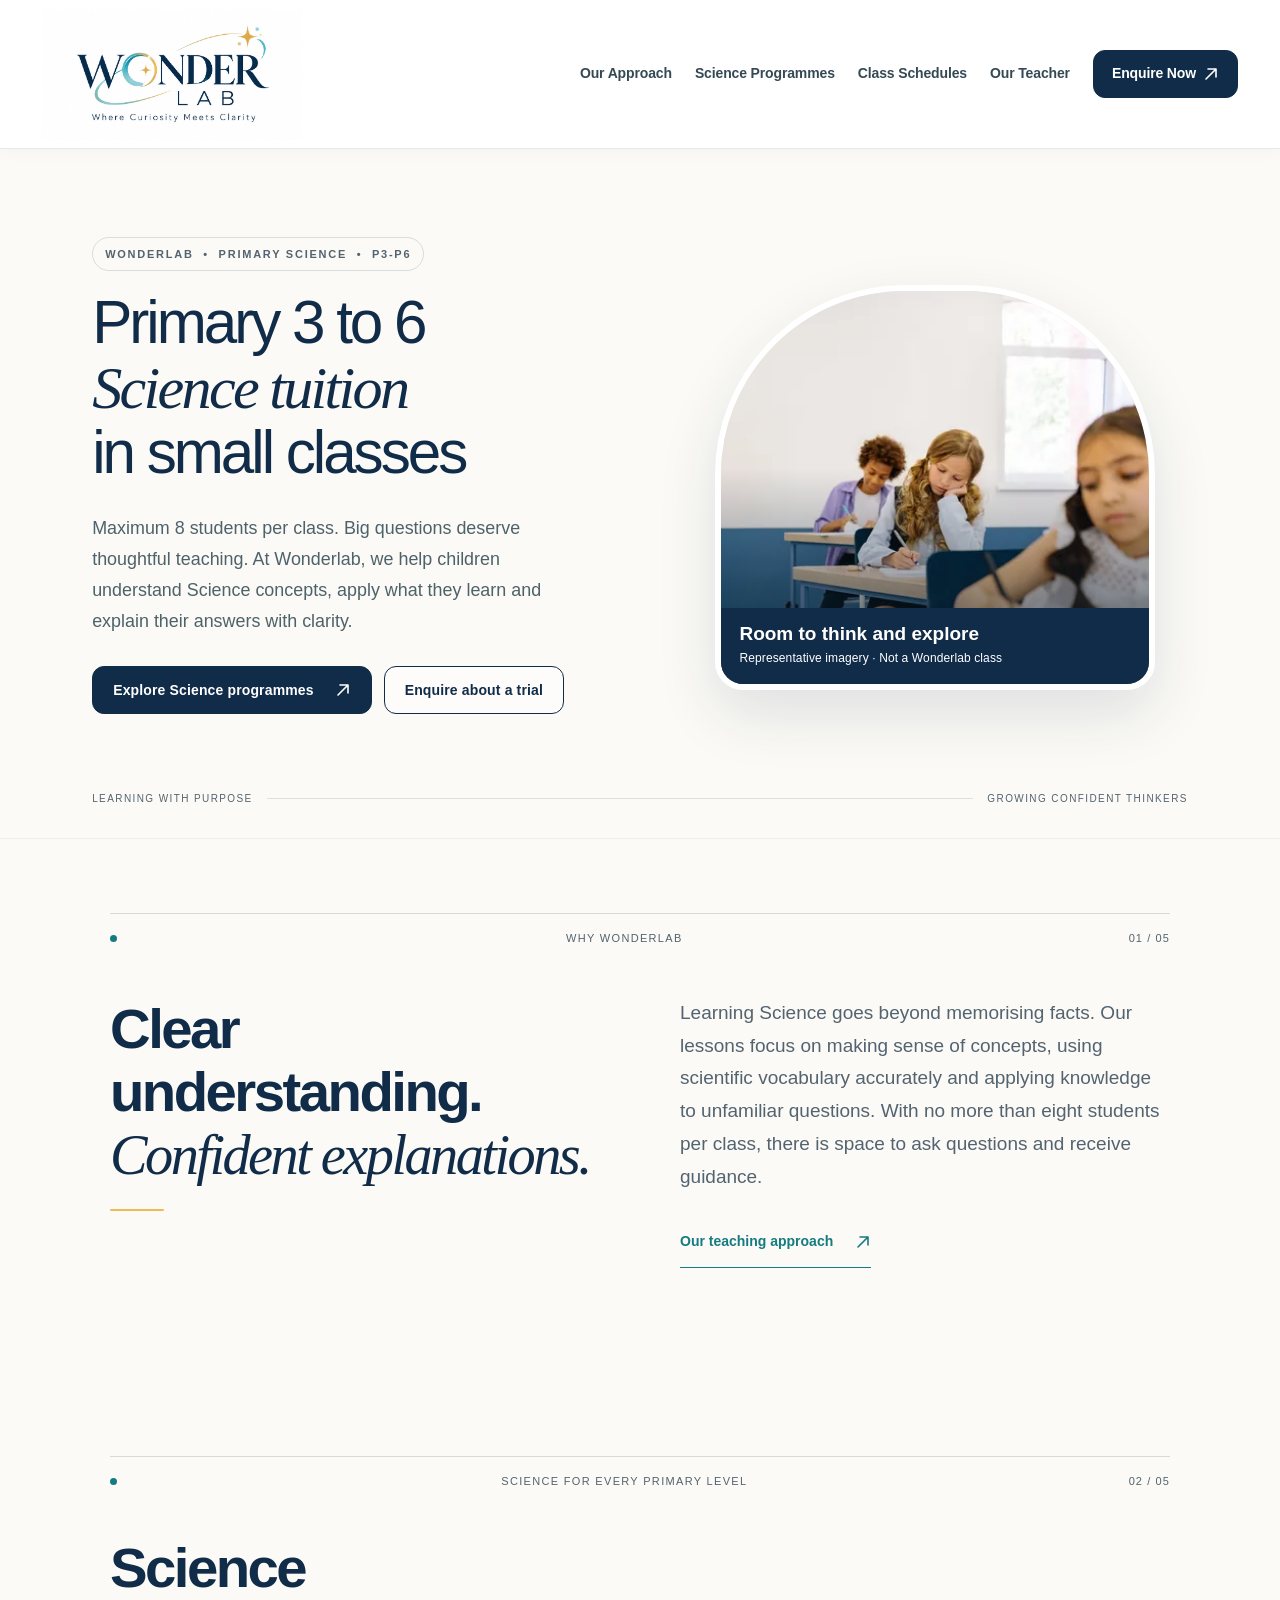
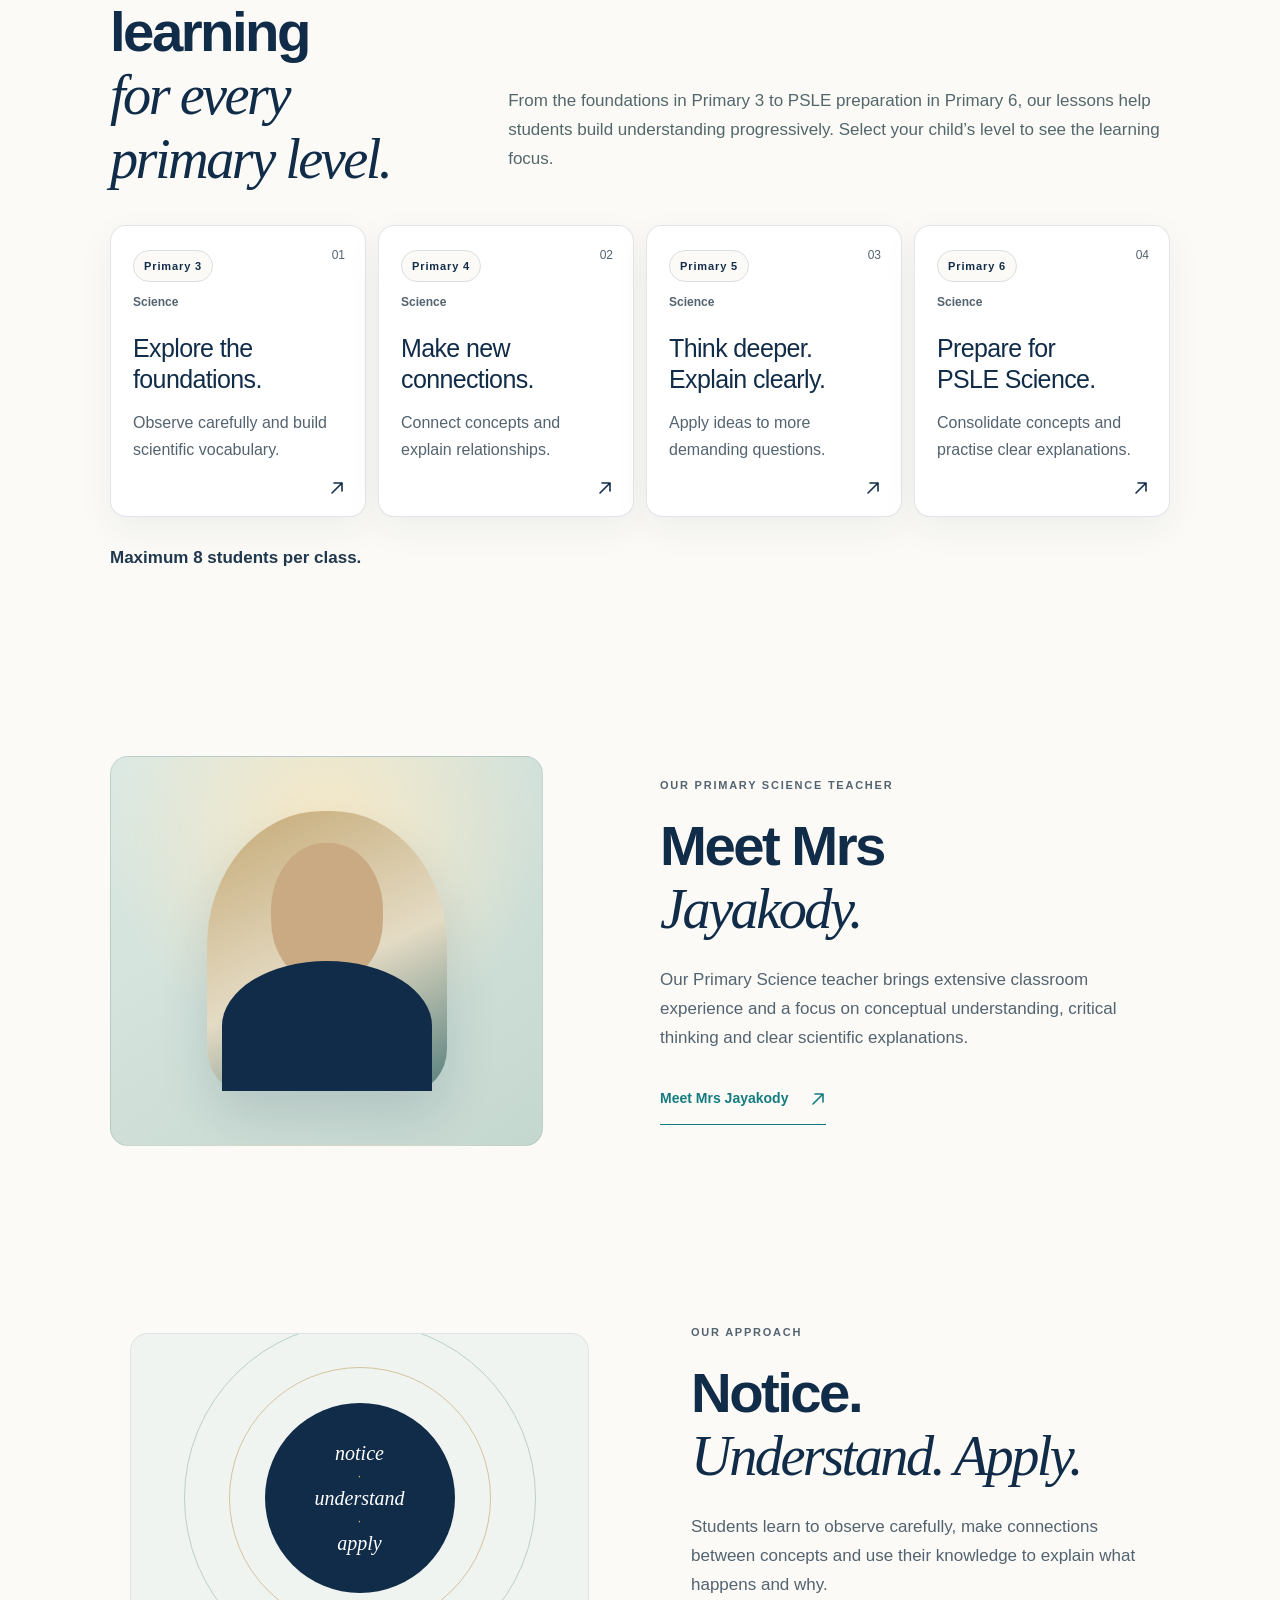
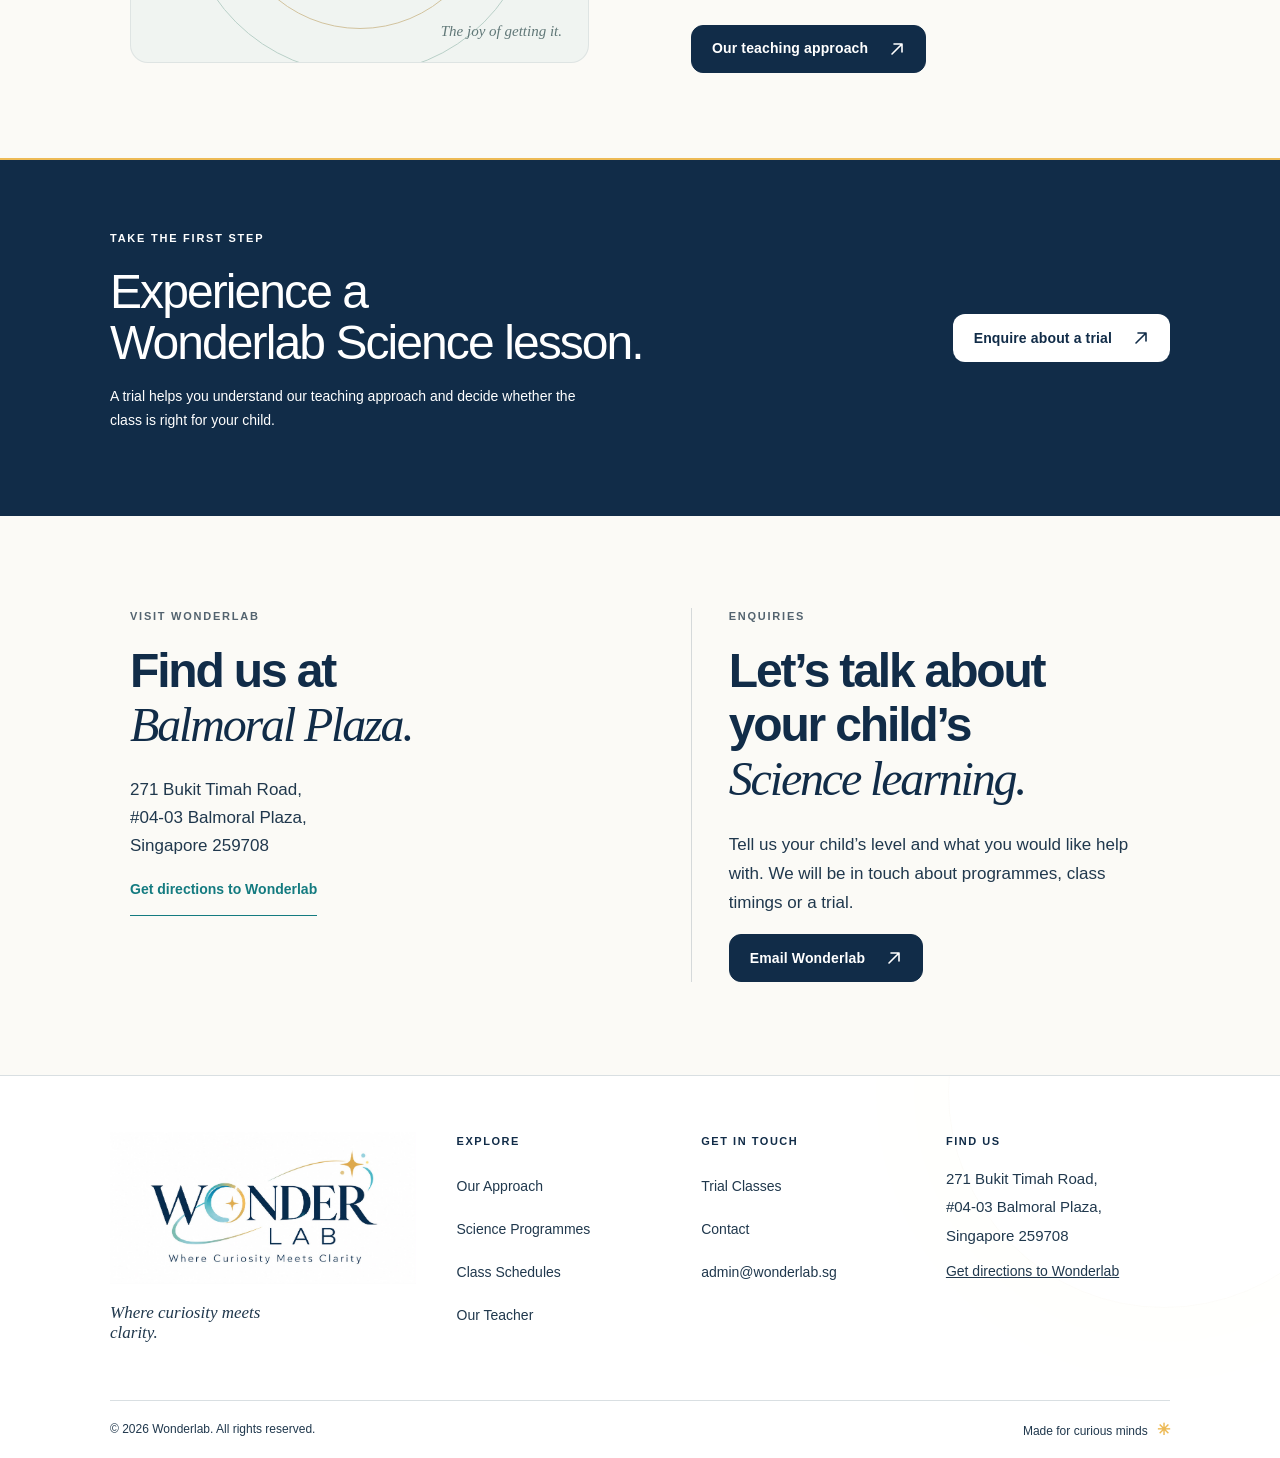
==== commit 6a20d878: "Restore original Wonderlab logo and refine mobile layouts" ====
--- a/index.html
+++ b/index.html
@@ -9,17 +9,18 @@
   <meta name="description" content="Small-group Primary 3 to 6 Science tuition at Wonderlab, Balmoral Plaza. Maximum 8 students per class. Enquire about programmes and trials.">
   <meta property="og:site_name" content="Wonderlab"><meta property="og:title" content="Primary Science Tuition P3-P6 Singapore | Wonderlab"><meta property="og:description" content="Small-group Primary 3 to 6 Science tuition at Wonderlab, Balmoral Plaza. Maximum 8 students per class. Enquire about programmes and trials."><meta property="og:type" content="website"><meta property="og:locale" content="en_SG">
   <meta name="twitter:card" content="summary_large_image"><meta name="twitter:title" content="Primary Science Tuition P3-P6 Singapore | Wonderlab"><meta name="twitter:description" content="Small-group Primary 3 to 6 Science tuition at Wonderlab, Balmoral Plaza. Maximum 8 students per class. Enquire about programmes and trials."><title>Primary Science Tuition P3-P6 Singapore | Wonderlab</title>
-  <link rel="icon" href="assets/brand/wonderlab-favicon-primary.ico" sizes="any"><link rel="icon" href="assets/brand/wonderlab-icon-primary.svg" type="image/svg+xml" media="(prefers-color-scheme: light)"><link rel="icon" href="assets/brand/wonderlab-icon-light.svg" type="image/svg+xml" media="(prefers-color-scheme: dark)"><link rel="apple-touch-icon" href="assets/brand/wonderlab-icon-primary-180.png"><link rel="preconnect" href="https://fonts.googleapis.com"><link rel="preconnect" href="https://fonts.gstatic.com" crossorigin><link href="https://fonts.googleapis.com/css2?family=DM+Sans:wght@400;500;600;700&family=Manrope:wght@400;500;600;700;800&display=swap" rel="stylesheet">
-  <link rel="stylesheet" href="assets/site.css"><link rel="stylesheet" href="assets/responsive.css"><link rel="stylesheet" href="assets/site-polish.css"><link rel="stylesheet" href="assets/premium.css"><link rel="stylesheet" href="assets/media.css">
-  <link rel="stylesheet" href="assets/phase2.css"><link rel="stylesheet" href="assets/phase3.css"><script defer src="assets/content.js"></script><script defer src="assets/site.js"></script>
+  <link rel="preconnect" href="https://fonts.googleapis.com"><link rel="preconnect" href="https://fonts.gstatic.com" crossorigin><link href="https://fonts.googleapis.com/css2?family=DM+Sans:wght@400;500;600;700&family=Manrope:wght@400;500;600;700;800&display=swap" rel="stylesheet">
+  <link rel="stylesheet" href="assets/site.css"><link rel="stylesheet" href="assets/responsive.css"><link rel="stylesheet" href="assets/site-polish.css"><link rel="stylesheet" href="assets/premium.css?v=uma-original-1"><link rel="stylesheet" href="assets/media.css">
+  <link rel="stylesheet" href="assets/phase2.css"><link rel="stylesheet" href="assets/phase3.css?v=uma-original-1"><link rel="stylesheet" href="assets/original-brand.css?v=uma-final-visual-2"><script defer src="assets/content.js"></script><script defer src="assets/site.js?v=uma-original-1"></script>
   <script type="application/ld+json">{"@context":"https://schema.org","@type":"EducationalOrganization","name":"Wonderlab","description":"Small-group Primary 3 to 6 Science tuition at Wonderlab, Balmoral Plaza. Maximum 8 students per class.","email":"admin@wonderlab.sg","areaServed":{"@type":"Country","name":"Singapore"},"address":{"@type":"PostalAddress","streetAddress":"271 Bukit Timah Road, #04-03 Balmoral Plaza","addressLocality":"Singapore","postalCode":"259708","addressCountry":"SG"}}</script>
 <link rel="canonical" href="https://wonderlab.sg/">
 <meta property="og:url" content="https://wonderlab.sg/">
-<meta property="og:image" content="https://wonderlab.sg/assets/brand/wonderlab-primary.png">
-<meta property="og:image:width" content="2160"><meta property="og:image:height" content="840">
+<meta property="og:image" content="https://wonderlab.sg/assets/brand/original/wonderlabLogo.jpeg">
+<meta property="og:image:width" content="1774"><meta property="og:image:height" content="887">
 <meta property="og:image:alt" content="Wonderlab — Where curiosity meets clarity.">
-<meta name="twitter:image" content="https://wonderlab.sg/assets/brand/wonderlab-primary.png">
+<meta name="twitter:image" content="https://wonderlab.sg/assets/brand/original/wonderlabLogo.jpeg">
 <meta name="twitter:image:alt" content="Wonderlab — Where curiosity meets clarity.">
+<link rel="icon" href="assets/brand/original/favicon-original.ico" sizes="any"><link rel="icon" href="assets/brand/original/favicon-original-32.png" type="image/png" sizes="32x32"><link rel="apple-touch-icon" href="assets/brand/original/favicon-original-180.png">
 </head>
 <body data-page="home">
   <a class="skip-link" href="#main">Skip to content</a><header id="site-header"></header>
@@ -43,10 +44,10 @@
       <div class="section-label">Science for every primary level <span>02 / 05</span></div>
       <div class="section-heading"><h2>Science learning<br><em>for every primary level.</em></h2><p>From the foundations in Primary 3 to PSLE preparation in Primary 6, our lessons help students build understanding progressively. Select your child’s level to see the learning focus.</p></div>
       <div class="grade-grid">
-        <a class="grade-card" href="programmes.html#primary-3"><span class="grade-index">01</span><span class="grade-pill">Primary 3</span><span class="grade-subjects">Science</span><h3>Explore the<br>foundations.</h3><p class="grade-focus">Observe carefully and build scientific vocabulary.</p><svg class="icon-arrow card-arrow" viewBox="0 0 16 16" aria-hidden="true"><path d="M3 13 13 3M5 3h8v8"/></svg></a>
-        <a class="grade-card" href="programmes.html#primary-4"><span class="grade-index">02</span><span class="grade-pill">Primary 4</span><span class="grade-subjects">Science</span><h3>Make new<br>connections.</h3><p class="grade-focus">Connect concepts and explain relationships.</p><svg class="icon-arrow card-arrow" viewBox="0 0 16 16" aria-hidden="true"><path d="M3 13 13 3M5 3h8v8"/></svg></a>
-        <a class="grade-card" href="programmes.html#primary-5"><span class="grade-index">03</span><span class="grade-pill">Primary 5</span><span class="grade-subjects">Science</span><h3>Think deeper.<br>Explain clearly.</h3><p class="grade-focus">Apply ideas to more demanding questions.</p><svg class="icon-arrow card-arrow" viewBox="0 0 16 16" aria-hidden="true"><path d="M3 13 13 3M5 3h8v8"/></svg></a>
-        <a class="grade-card" href="programmes.html#primary-6"><span class="grade-index">04</span><span class="grade-pill">Primary 6</span><span class="grade-subjects">Science</span><h3>Prepare for<br>PSLE Science.</h3><p class="grade-focus">Consolidate concepts and practise clear explanations.</p><svg class="icon-arrow card-arrow" viewBox="0 0 16 16" aria-hidden="true"><path d="M3 13 13 3M5 3h8v8"/></svg></a>
+        <a class="grade-card" href="programmes.html#primary-3"><span class="grade-index">01</span><span class="grade-pill">Primary 3</span><span class="grade-subjects">Science</span><h3>Explore the<br> foundations.</h3><p class="grade-focus">Observe carefully and build scientific vocabulary.</p><svg class="icon-arrow card-arrow" viewBox="0 0 16 16" aria-hidden="true"><path d="M3 13 13 3M5 3h8v8"/></svg></a>
+        <a class="grade-card" href="programmes.html#primary-4"><span class="grade-index">02</span><span class="grade-pill">Primary 4</span><span class="grade-subjects">Science</span><h3>Make new<br> connections.</h3><p class="grade-focus">Connect concepts and explain relationships.</p><svg class="icon-arrow card-arrow" viewBox="0 0 16 16" aria-hidden="true"><path d="M3 13 13 3M5 3h8v8"/></svg></a>
+        <a class="grade-card" href="programmes.html#primary-5"><span class="grade-index">03</span><span class="grade-pill">Primary 5</span><span class="grade-subjects">Science</span><h3>Think deeper.<br> Explain clearly.</h3><p class="grade-focus">Apply ideas to more demanding questions.</p><svg class="icon-arrow card-arrow" viewBox="0 0 16 16" aria-hidden="true"><path d="M3 13 13 3M5 3h8v8"/></svg></a>
+        <a class="grade-card" href="programmes.html#primary-6"><span class="grade-index">04</span><span class="grade-pill">Primary 6</span><span class="grade-subjects">Science</span><h3>Prepare for<br> PSLE Science.</h3><p class="grade-focus">Consolidate concepts and practise clear explanations.</p><svg class="icon-arrow card-arrow" viewBox="0 0 16 16" aria-hidden="true"><path d="M3 13 13 3M5 3h8v8"/></svg></a>
       </div>
       <p class="class-size-note">Maximum 8 students per class.</p>
     </section>
--- a/assets/premium.css
+++ b/assets/premium.css
@@ -88,7 +88,7 @@
 .photo-shape { box-shadow: 0 24px 50px rgba(16,40,61,.13); }
 .photo-label { left: 20px; bottom: 18px; padding: 7px 10px; border: 1px solid rgba(255,255,255,.28); border-radius: 999px; background: rgba(16,40,61,.62); font-size: 10px; letter-spacing: .08em; }
 .teacher-copy .placeholder-note { max-width: 45ch; }
-.trial-band { background: radial-gradient(ellipse at 90% 25%, rgba(63,119,111,.55), transparent 28rem), linear-gradient(115deg,#0c2235,#15384a); }
+.trial-band { background: #112C48; }
 .trial-band::after { position: absolute; right: 4%; bottom: -155px; width: 340px; height: 340px; border: 1px solid rgba(238,228,207,.16); border-radius: 50%; box-shadow: 0 0 0 32px rgba(238,228,207,.025), 0 0 0 68px rgba(238,228,207,.02); content: ""; pointer-events: none; }
 .small-class-band { background: linear-gradient(112deg,#dce9e1,#edf1e9); }
 .small-class-band::after { width: 1px; background: rgba(16,40,61,.13); }
--- a/assets/phase3.css
+++ b/assets/phase3.css
@@ -43,7 +43,7 @@
 .grade-focus { font-size: 16px; }
 .programme-level-card .eyebrow { color: var(--teal); font-weight: 700; }
 .programme-level-card h3 { font-size: clamp(24px, 2.3vw, 29px); line-height: 1.2; }
-.programme-level-card:target { border-color: var(--teal); box-shadow: 0 0 0 2px rgb(20 123 128 / 16%), var(--brand-shadow); }
+.programme-level-card:target { border-color: var(--navy); box-shadow: var(--brand-shadow); }
 .level-nav a { border-color: rgb(17 44 72 / 26%); font-size: 15px; font-weight: 600; }
 .level-nav a:hover { background: var(--navy); }
 .teaser-art { background: #f0f4f1; border: 1px solid rgb(17 44 72 / 8%); }
--- a/assets/original-brand.css
+++ b/assets/original-brand.css
@@ -0,0 +1,87 @@
+/* Uma's supplied JPEG is authoritative. Preserve the complete image and its white canvas. */
+:root { --header-height: 148px; }
+html { scroll-padding-top: calc(var(--header-height) + 20px); }
+#site-header { background: #fff; backdrop-filter: none; }
+.nav-wrap { height: var(--header-height); }
+.brand, .brand-light { flex-shrink: 0; }
+.brand-logo, .brand-light .brand-logo {
+  display: block; width: 260px; max-width: 100%; height: auto;
+  object-fit: contain; background: #fff; opacity: 1; filter: none; mix-blend-mode: normal;
+}
+#site-footer { background: #fff; border-top: 1px solid #d9dfe2; color: #112C48; }
+#site-footer .brand { display: block; width: 100%; max-width: 340px; }
+#site-footer .brand-logo { width: 100%; max-width: 340px; }
+#site-footer .footer-brand > p, #site-footer .footer-col a,
+#site-footer .footer-address address, #site-footer .footer-address > a,
+#site-footer .footer-bottom, #site-footer .footer-bottom a { color: #20384D; }
+#site-footer .footer-heading { color: #112C48 !important; }
+#site-footer .footer-bottom { border-color: #d9dfe2; }
+#site-footer a:hover { color: #147B80; }
+#site-footer a:focus-visible { outline-color: #147B80; }
+.footer-main { grid-template-columns: 1.5fr 1fr 1fr 1.1fr; }
+.footer-brand { min-width: 0; }
+
+/* No coloured halo or foreground ornament over cards / trial content. */
+.programme-level-card:target { border-color: #112C48; box-shadow: 0 10px 28px rgb(17 44 72 / 6%); }
+.programme-level-card { scroll-margin-top: 0; }
+.grade-card:hover, .grade-card:focus-visible { border-color: #112C48; box-shadow: 0 10px 28px rgb(17 44 72 / 6%); outline-color: #112C48; }
+.grade-card::before, .trial-band::after { content: none; }
+.grade-pill { background: #FBFAF6; color: #112C48; border-color: #d9dfe2; }
+.trial-band { isolation: isolate; background: #112C48; }
+.trial-band .band-star { display: none; }
+.trial-band .button-gold { background: #fff; color: #112C48; }
+.trial-details > .button { background: #112C48; color: #fff; }
+.trial-details > .button:hover { background: #20384D; }
+
+@media (max-width: 1000px) {
+  :root { --header-height: 124px; }
+  .brand-logo, .brand-light .brand-logo { width: 220px; }
+  #primary-nav { top: calc(var(--header-height) - 1px); background: #fff; }
+  #primary-nav.is-open { max-height: calc(100dvh - var(--header-height)); }
+}
+@media (max-width: 820px) {
+  .reveal { opacity: 1; transform: none; transition: none; }
+  .footer-main { grid-template-columns: minmax(0, .9fr) minmax(0, 1.1fr); gap: 24px 20px; }
+  .footer-brand, .footer-address { grid-column: 1 / -1; }
+  .footer-brand > p { max-width: none; }
+  .trial-band { gap: 16px; align-items: stretch; }
+  .trial-band h2 { margin: 0; font-size: clamp(30px, 8vw, 38px); }
+  .trial-band p:not(.eyebrow) { margin: 12px 0 0; }
+  .trial-band .button { width: 100%; margin-top: 0; }
+}
+@media (max-width: 520px) {
+  .nav-wrap { padding-inline: 16px; }
+  .footer-main > .footer-col { grid-column: 1 / -1; }
+  .section { padding: 36px 20px; }
+  .section-label { gap: 8px; }
+  .section-heading, .programme-intro { margin-top: 24px; }
+  .programme-intro { gap: 16px; margin-bottom: 24px; }
+  .programme-level-grid { gap: 16px; }
+  .programme-level-card { padding: 20px; }
+  .programme-level-card .eyebrow { margin: 0 0 8px; }
+  .programme-level-card h3 { margin: 0 0 12px; font-size: 24px; line-height: 1.25; }
+  .programme-level-card > p { margin: 8px 0; }
+  .programme-level-card .programme-format { margin: 12px 0 4px; padding-top: 14px; }
+  .programme-level-card .text-link { align-self: stretch; justify-content: space-between; margin-top: 12px; }
+  .level-nav { gap: 10px; }
+  .level-nav a { min-width: 0; padding-inline: 8px; }
+  .grade-grid { gap: 16px; }
+  .grade-card { display: grid; grid-template-columns: minmax(0,1fr) auto; gap: 8px 12px; padding: 20px; min-height: 0; }
+  .grade-card .grade-pill { grid-column: 1; grid-row: 1; justify-self: start; }
+  .grade-card .grade-index { position: static; grid-column: 2; grid-row: 1; justify-self: end; }
+  .grade-card .grade-subjects { grid-column: 1 / -1; grid-row: 2; margin: 0; }
+  .grade-card h3 { grid-column: 1 / -1; grid-row: 3; margin: 6px 0; font-size: 24px; }
+  .grade-card .grade-focus { grid-column: 1; grid-row: 4; margin: 0; }
+  .grade-card .card-arrow { position: static; grid-column: 2; grid-row: 4; align-self: end; }
+  body[data-page="trial"] .page-hero-art { display: none; }
+  body[data-page="trial"] .page-hero { padding: 32px 20px 24px; }
+  body[data-page="trial"] .page-hero h1 { font-size: clamp(34px, 9vw, 40px); margin-bottom: 18px; }
+  body[data-page="trial"] .page-hero > .lead { margin: 0 0 20px; }
+  .trial-content { gap: 20px; padding-block: 36px; }
+  .trial-intro h2 { margin: 0; font-size: 32px; }
+  .trial-details .body-large { margin: 0 0 18px; font-size: 17px; }
+  .trial-context-photo { margin: 18px 0; }
+  .trial-context-photo img { height: auto; max-height: none; aspect-ratio: 4 / 3; object-fit: cover; }
+  .trial-details > .button { display: flex; width: 100%; min-height: 48px; }
+  .trial-band { padding: 32px 20px; }
+}
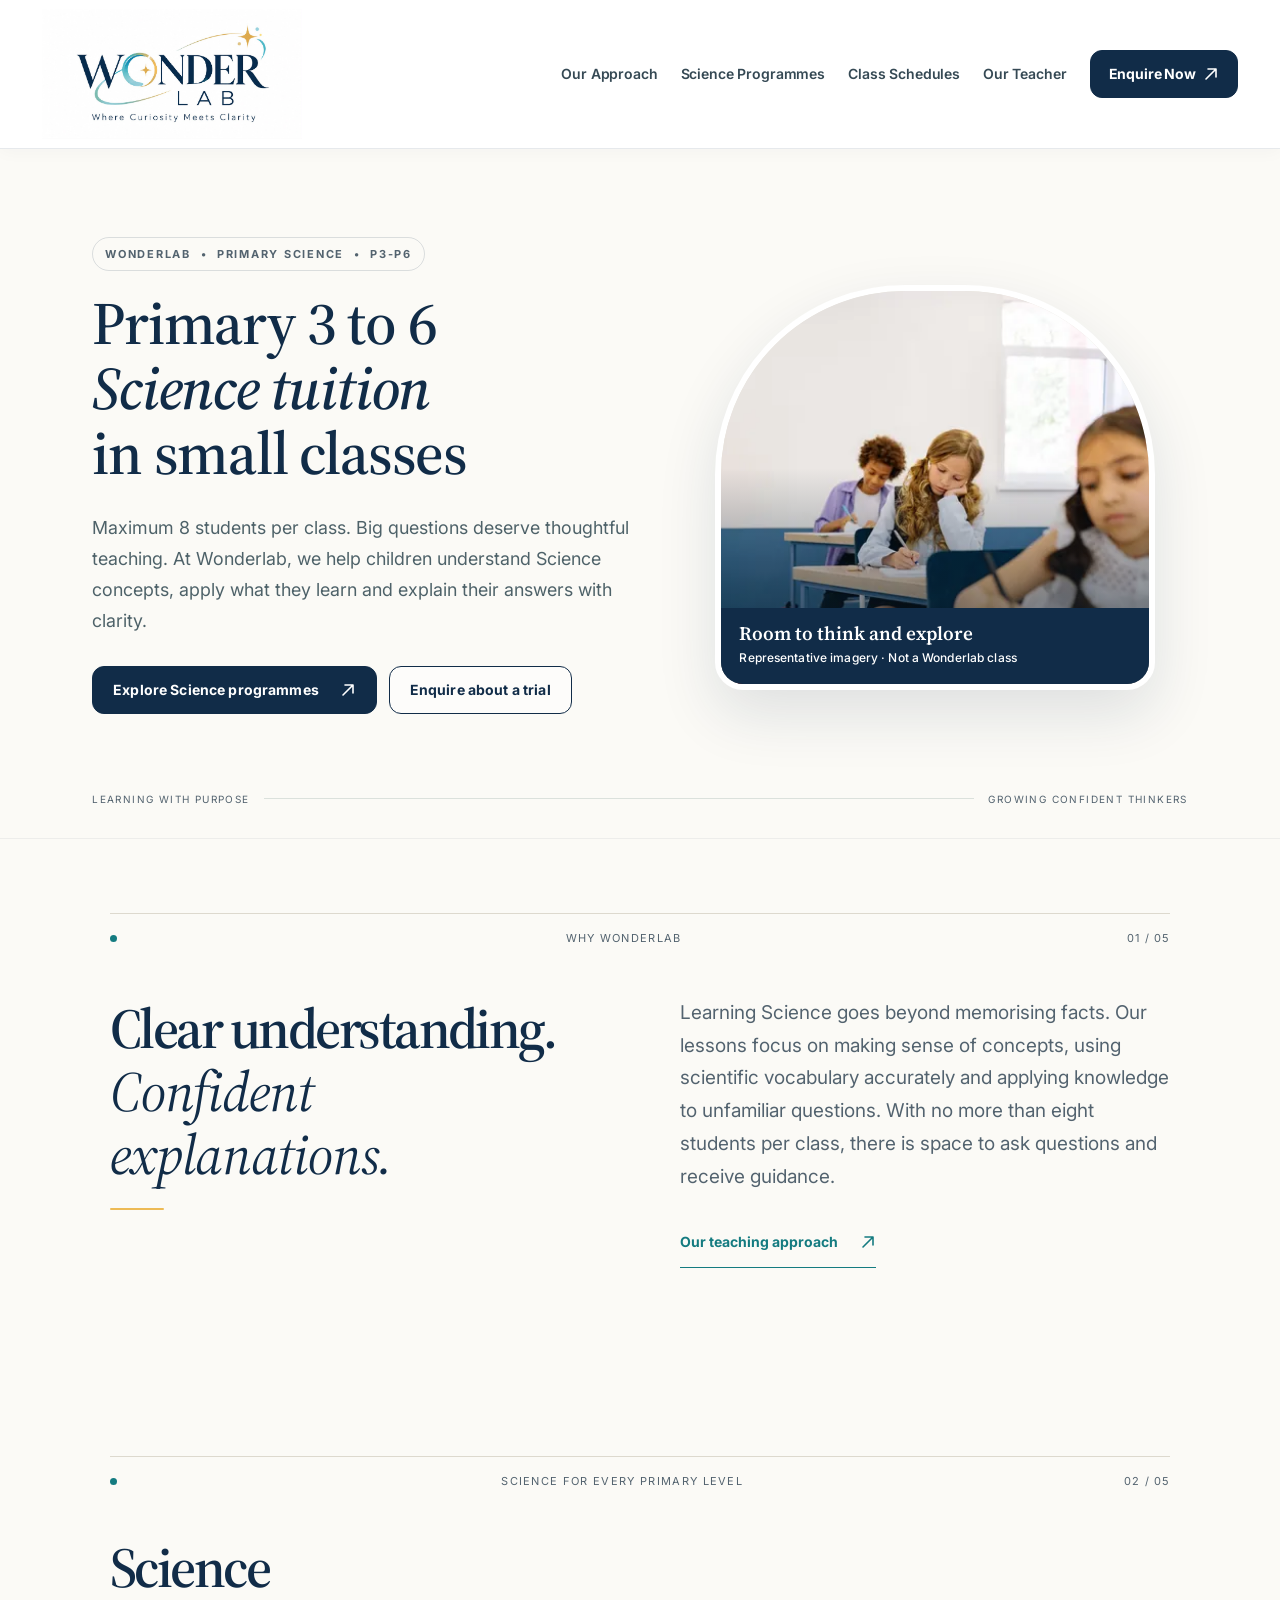
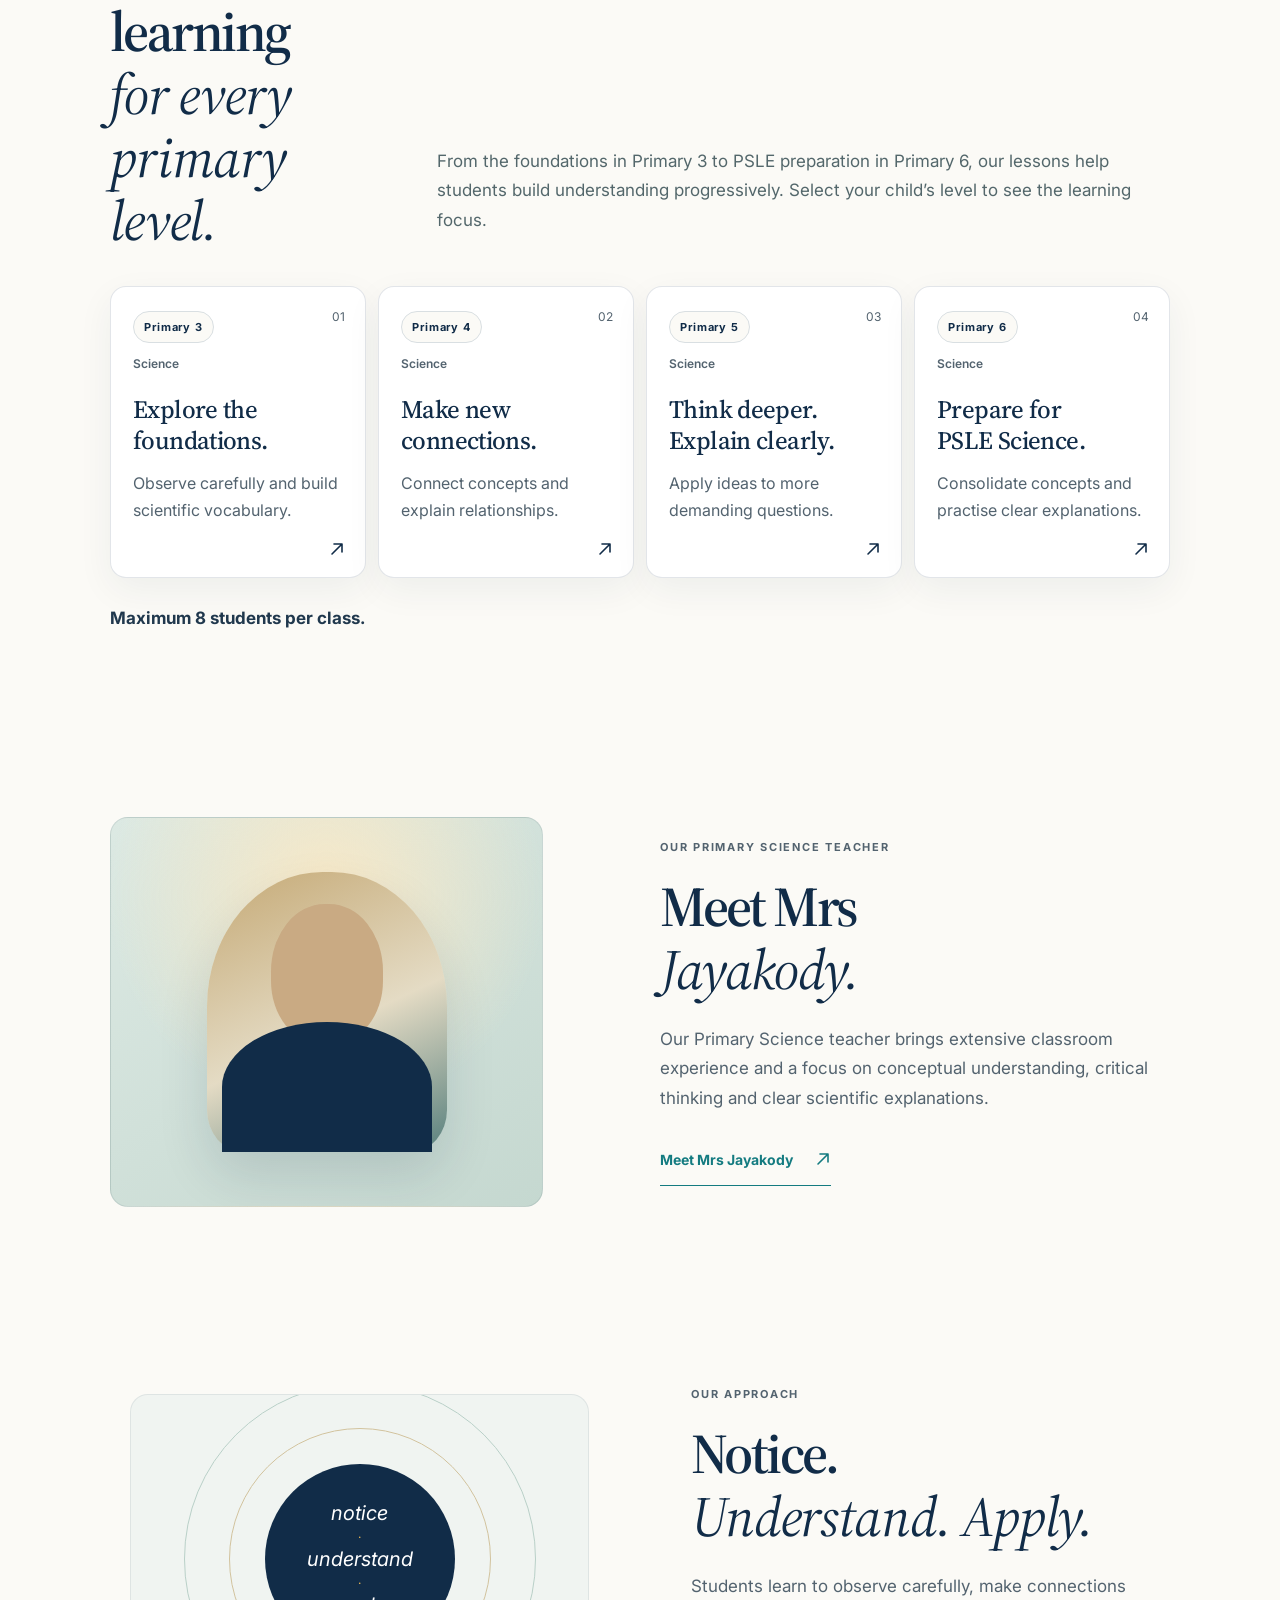
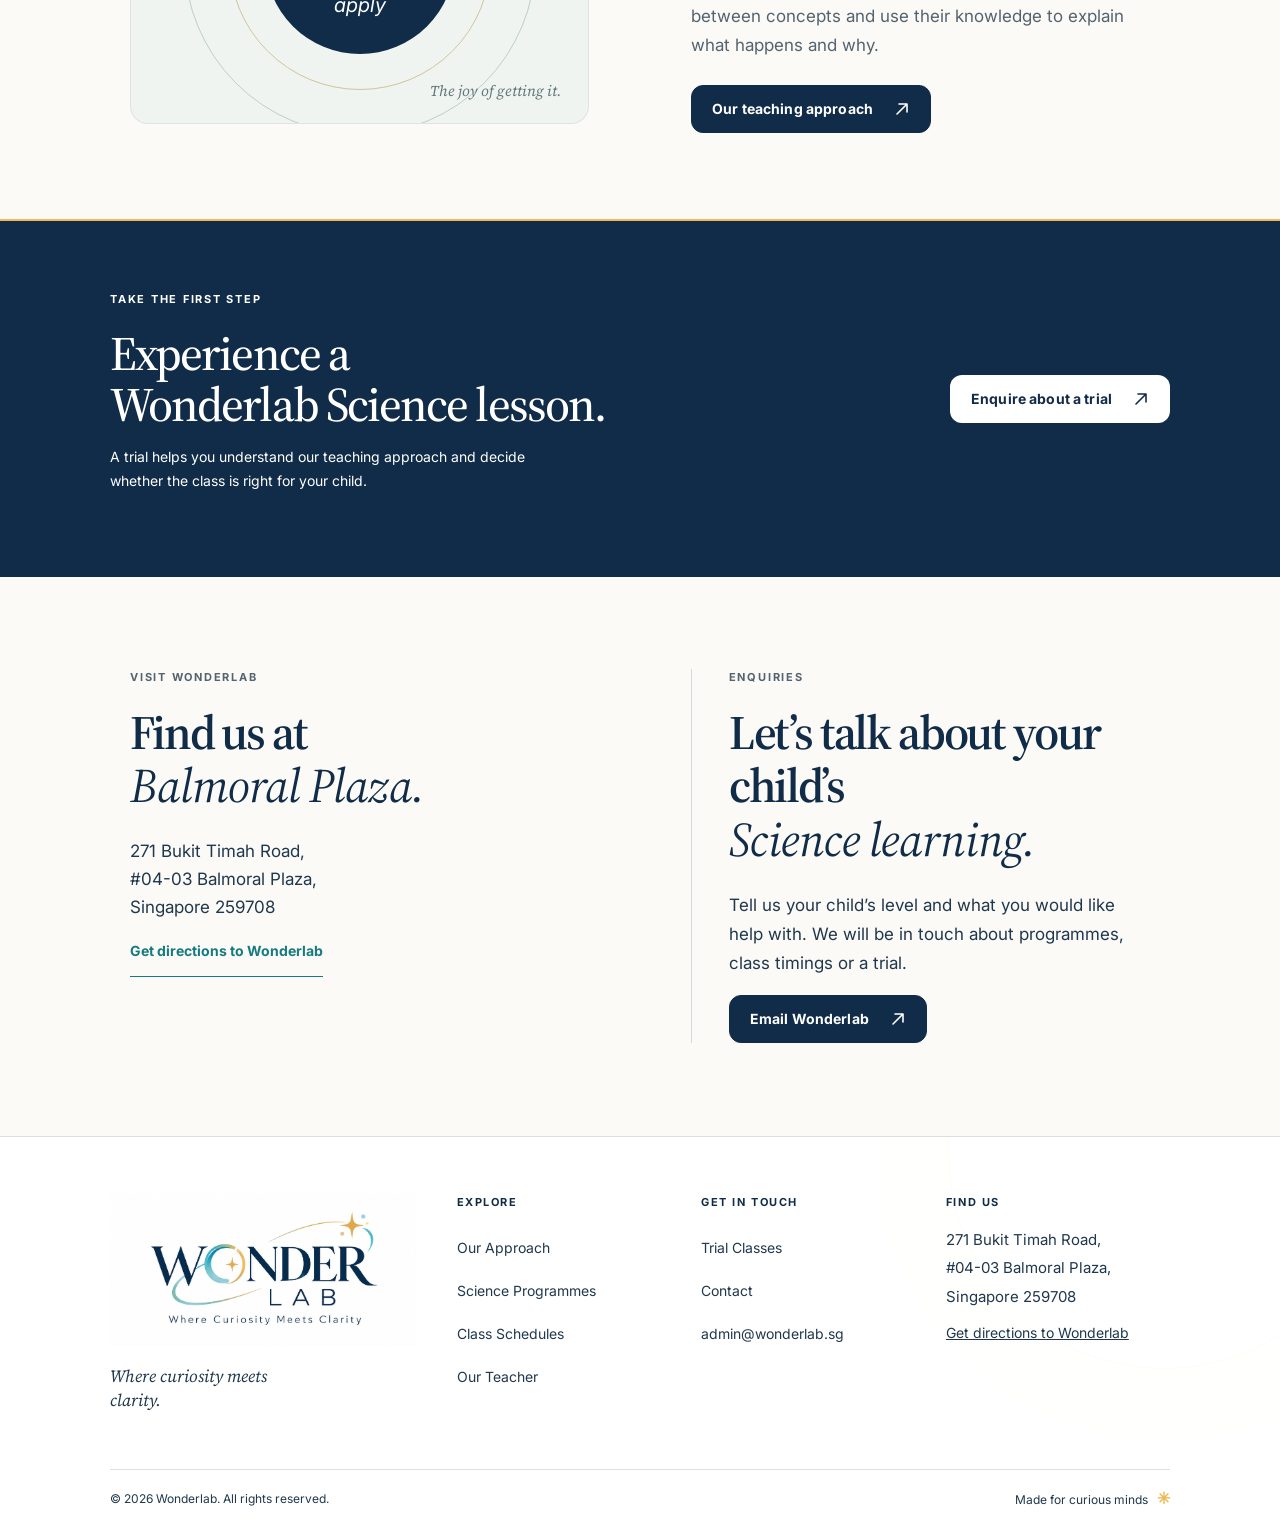
==== commit 43471322: "Update Wonderlab typography to Source Serif 4 and Inter" ====
--- a/index.html
+++ b/index.html
@@ -9,7 +9,7 @@
   <meta name="description" content="Small-group Primary 3 to 6 Science tuition at Wonderlab, Balmoral Plaza. Maximum 8 students per class. Enquire about programmes and trials.">
   <meta property="og:site_name" content="Wonderlab"><meta property="og:title" content="Primary Science Tuition P3-P6 Singapore | Wonderlab"><meta property="og:description" content="Small-group Primary 3 to 6 Science tuition at Wonderlab, Balmoral Plaza. Maximum 8 students per class. Enquire about programmes and trials."><meta property="og:type" content="website"><meta property="og:locale" content="en_SG">
   <meta name="twitter:card" content="summary_large_image"><meta name="twitter:title" content="Primary Science Tuition P3-P6 Singapore | Wonderlab"><meta name="twitter:description" content="Small-group Primary 3 to 6 Science tuition at Wonderlab, Balmoral Plaza. Maximum 8 students per class. Enquire about programmes and trials."><title>Primary Science Tuition P3-P6 Singapore | Wonderlab</title>
-  <link rel="preconnect" href="https://fonts.googleapis.com"><link rel="preconnect" href="https://fonts.gstatic.com" crossorigin><link href="https://fonts.googleapis.com/css2?family=DM+Sans:wght@400;500;600;700&family=Manrope:wght@400;500;600;700;800&display=swap" rel="stylesheet">
+
   <link rel="stylesheet" href="assets/site.css"><link rel="stylesheet" href="assets/responsive.css"><link rel="stylesheet" href="assets/site-polish.css"><link rel="stylesheet" href="assets/premium.css?v=uma-original-1"><link rel="stylesheet" href="assets/media.css">
   <link rel="stylesheet" href="assets/phase2.css"><link rel="stylesheet" href="assets/phase3.css?v=uma-original-1"><link rel="stylesheet" href="assets/original-brand.css?v=uma-final-visual-2"><script defer src="assets/content.js"></script><script defer src="assets/site.js?v=uma-original-1"></script>
   <script type="application/ld+json">{"@context":"https://schema.org","@type":"EducationalOrganization","name":"Wonderlab","description":"Small-group Primary 3 to 6 Science tuition at Wonderlab, Balmoral Plaza. Maximum 8 students per class.","email":"admin@wonderlab.sg","areaServed":{"@type":"Country","name":"Singapore"},"address":{"@type":"PostalAddress","streetAddress":"271 Bukit Timah Road, #04-03 Balmoral Plaza","addressLocality":"Singapore","postalCode":"259708","addressCountry":"SG"}}</script>
@@ -21,7 +21,7 @@
 <meta name="twitter:image" content="https://wonderlab.sg/assets/brand/original/wonderlabLogo.jpeg">
 <meta name="twitter:image:alt" content="Wonderlab — Where curiosity meets clarity.">
 <link rel="icon" href="assets/brand/original/favicon-original.ico" sizes="any"><link rel="icon" href="assets/brand/original/favicon-original-32.png" type="image/png" sizes="32x32"><link rel="apple-touch-icon" href="assets/brand/original/favicon-original-180.png">
-</head>
+<link rel="preload" href="assets/fonts/source-serif-4-roman-variable.woff2" as="font" type="font/woff2" crossorigin><link rel="preload" href="assets/fonts/source-serif-4-italic-variable.woff2" as="font" type="font/woff2" crossorigin><link rel="preload" href="assets/fonts/inter-roman-variable.woff2" as="font" type="font/woff2" crossorigin><link rel="stylesheet" href="assets/typography.css?v=uma-20261113-3"></head>
 <body data-page="home">
   <a class="skip-link" href="#main">Skip to content</a><header id="site-header"></header>
   <main id="main">
--- a/assets/typography.css
+++ b/assets/typography.css
@@ -0,0 +1,68 @@
+/* Uma's approved typography. Original logo artwork is an image and is untouched. */
+@font-face {
+  font-family: "Source Serif 4";
+  src: url("fonts/source-serif-4-roman-variable.woff2") format("woff2");
+  font-style: normal;
+  font-weight: 200 900;
+  font-display: swap;
+}
+@font-face {
+  font-family: "Source Serif 4";
+  src: url("fonts/source-serif-4-italic-variable.woff2") format("woff2");
+  font-style: italic;
+  font-weight: 200 900;
+  font-display: swap;
+}
+@font-face {
+  font-family: "Inter";
+  src: url("fonts/inter-roman-variable.woff2") format("woff2");
+  font-style: normal;
+  font-weight: 100 900;
+  font-display: swap;
+}
+@font-face {
+  font-family: "Inter";
+  src: url("fonts/inter-italic-variable.woff2") format("woff2");
+  font-style: italic;
+  font-weight: 100 900;
+  font-display: swap;
+}
+:root {
+  --serif: "Source Serif 4", Georgia, serif;
+  --sans: "Inter", Arial, sans-serif;
+  --display: var(--serif);
+}
+body, button, input, select, textarea {
+  font-family: var(--sans);
+  font-optical-sizing: auto;
+}
+h1, h2, h3, h4, h5, h6,
+.art-caption, .teaser-caption, .teacher-quote,
+.page-hero-art .art-number, .subject-symbol,
+.hero-photo-frame figcaption, .carousel-slide figcaption strong {
+  font-family: var(--serif);
+  font-optical-sizing: auto;
+}
+/* Keep existing size hierarchy and emphasis; retire the old sans-serif tracking. */
+body h1, body h2, body h3, body h4, body h5, body h6,
+body h1 em, body h2 em, body h3 em {
+  letter-spacing: -0.02em;
+}
+body .hero h1, body .hero.home-hero h1, body .page-hero h1,
+body .hero h1 em, body .page-hero h1 em {
+  font-family: "Source Serif 4", Georgia, serif;
+  font-optical-sizing: auto;
+  font-weight: 550;
+  font-variation-settings: "opsz" 48, "wght" 550;
+  letter-spacing: -0.02em;
+}
+/* UI text and labels stay sans serif, even where legacy rules use --display. */
+#primary-nav, .button, .eyebrow, .section-label, .footer-heading,
+.hero-photo-frame figcaption small, .hero-photo-note span,
+.video-placeholder-label, .teaser-circle, .art-chip {
+  font-family: var(--sans);
+  font-optical-sizing: auto;
+}
+
+/* Reserve the existing header height before the shared navigation is inserted. */
+#site-header { min-height: calc(var(--header-height) + 1px); }
